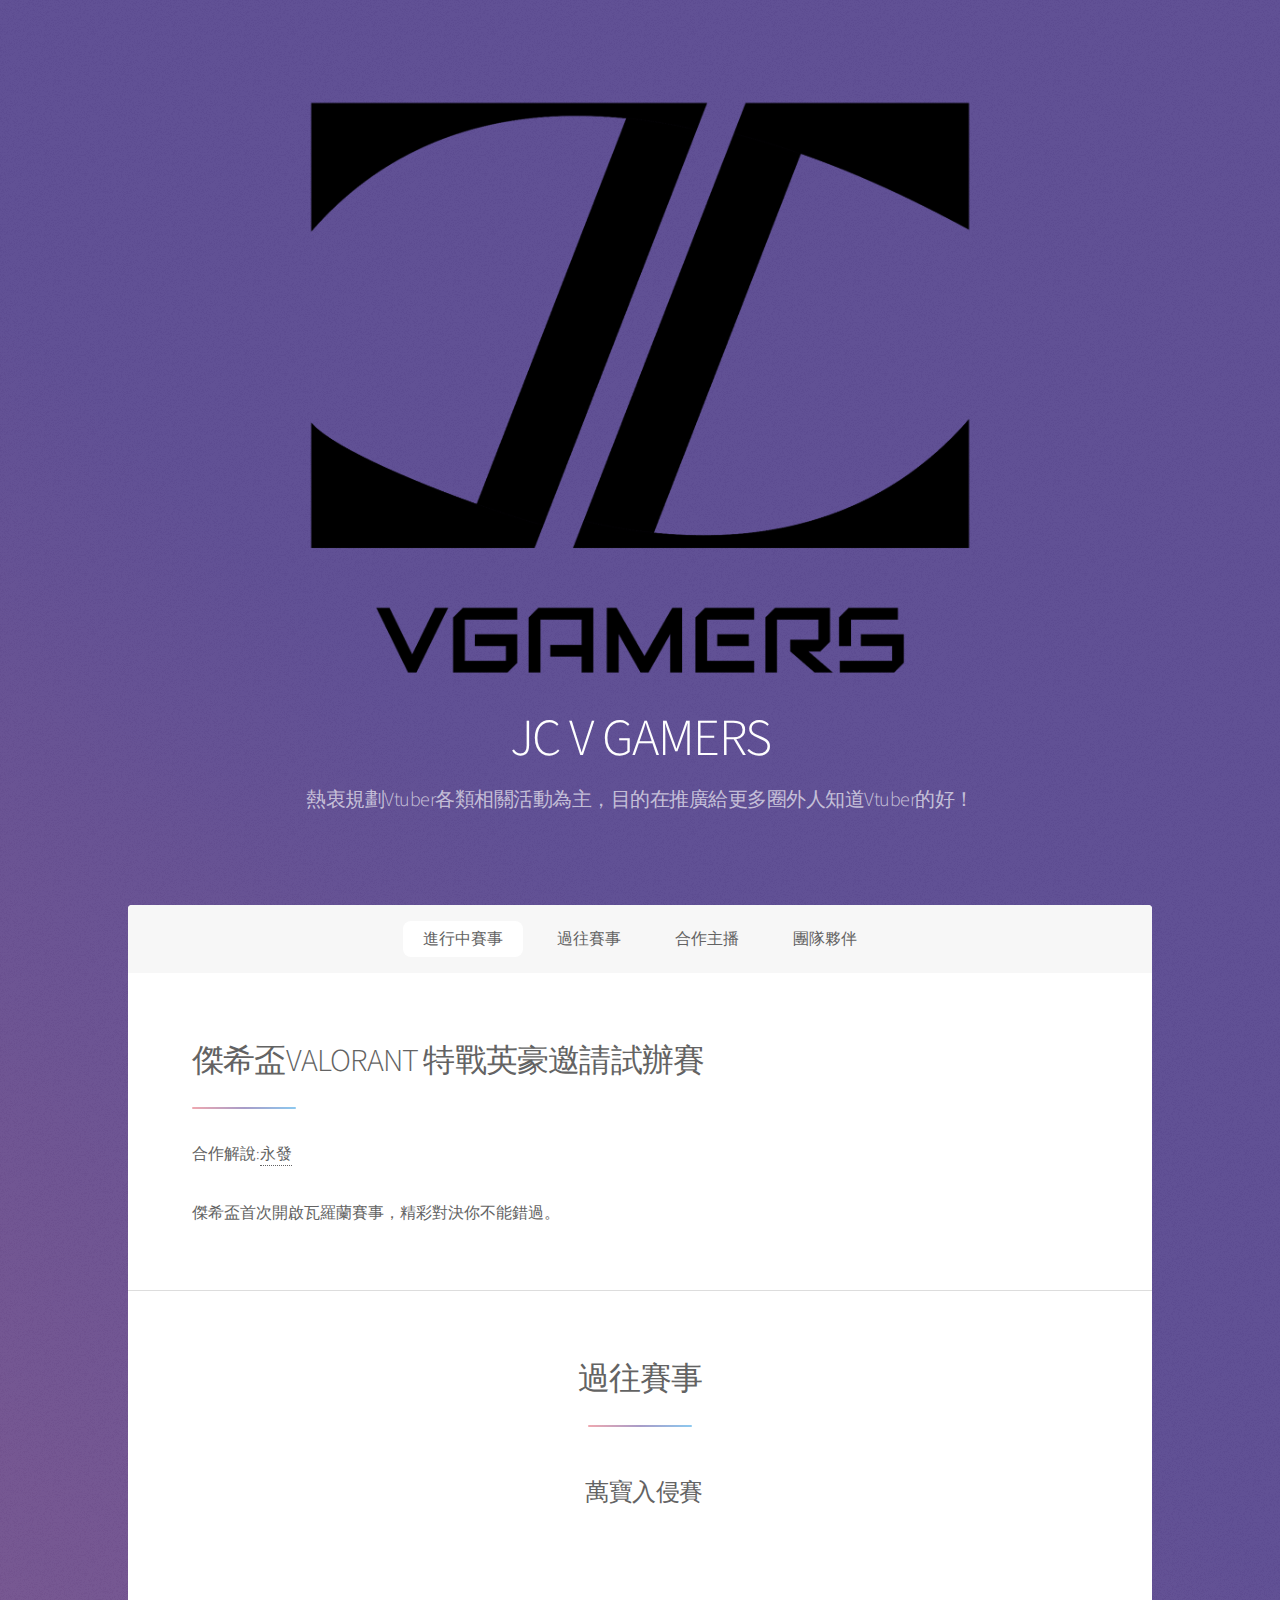
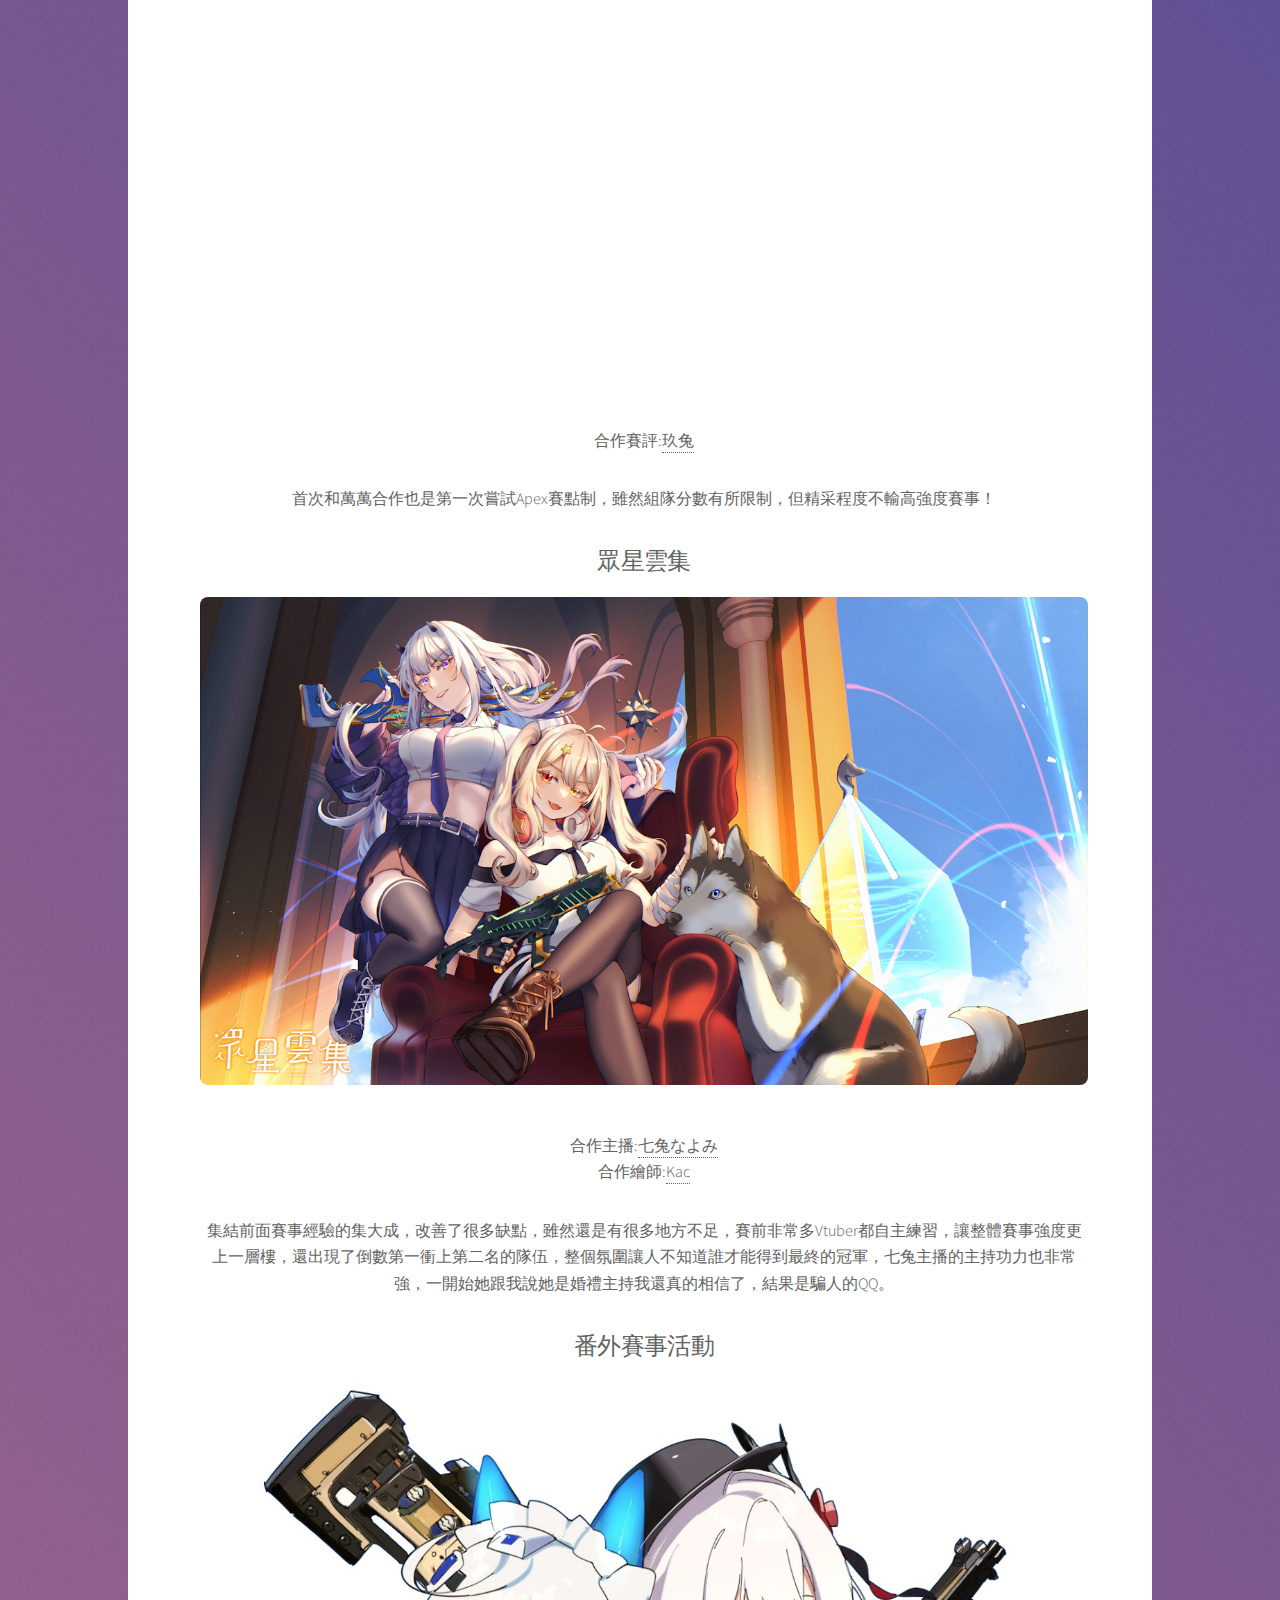
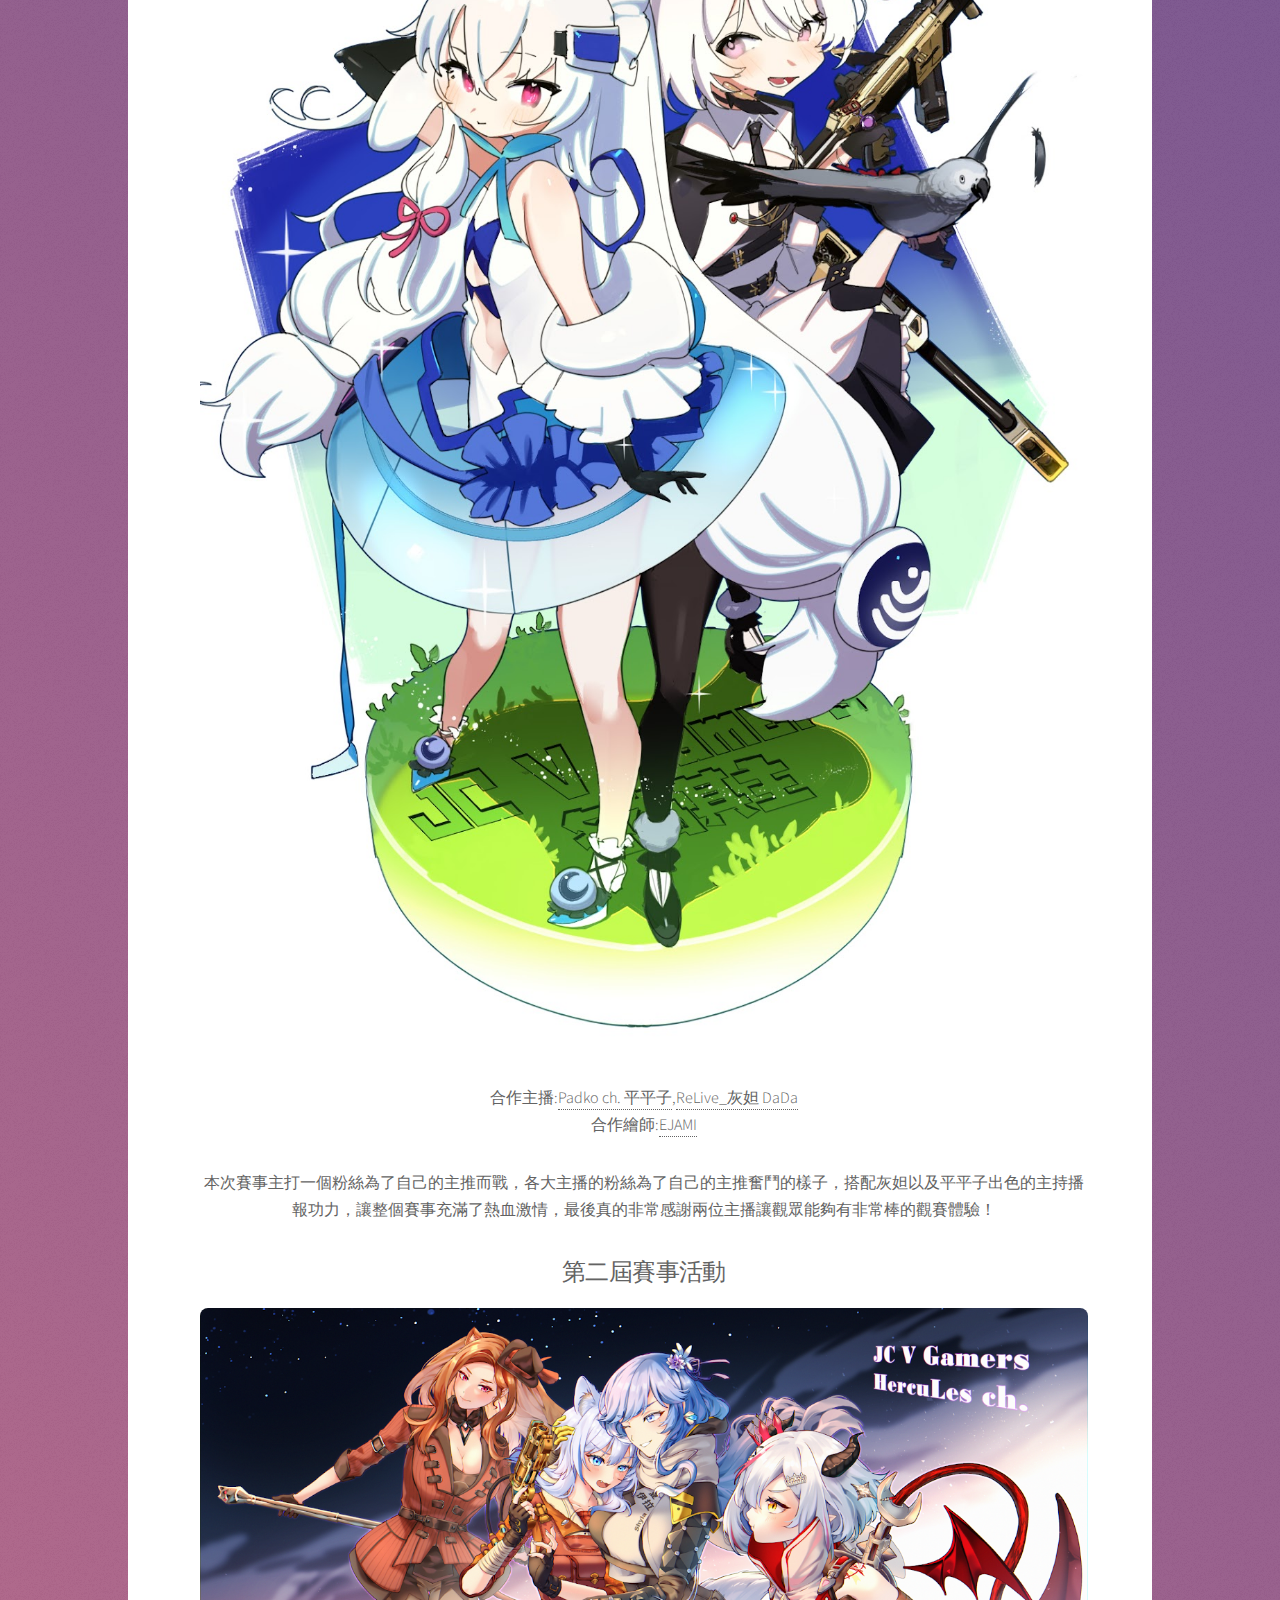
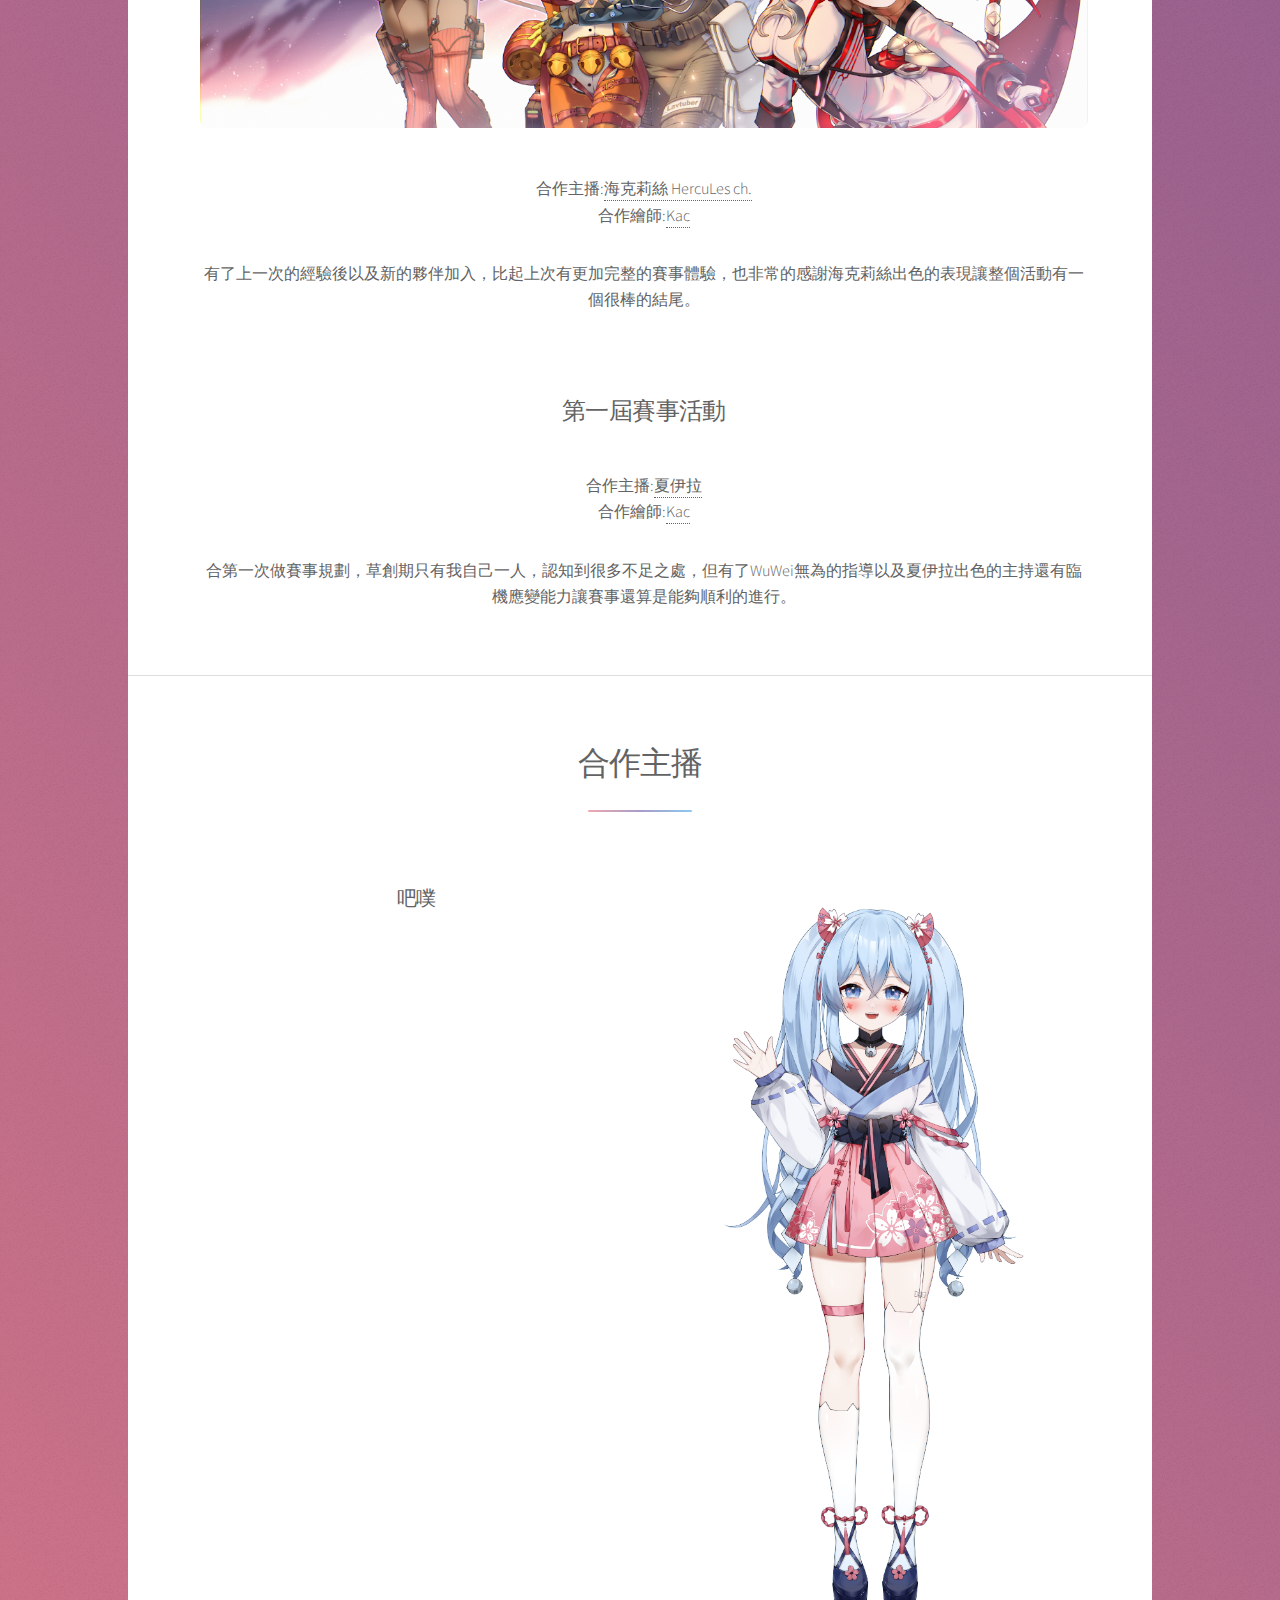
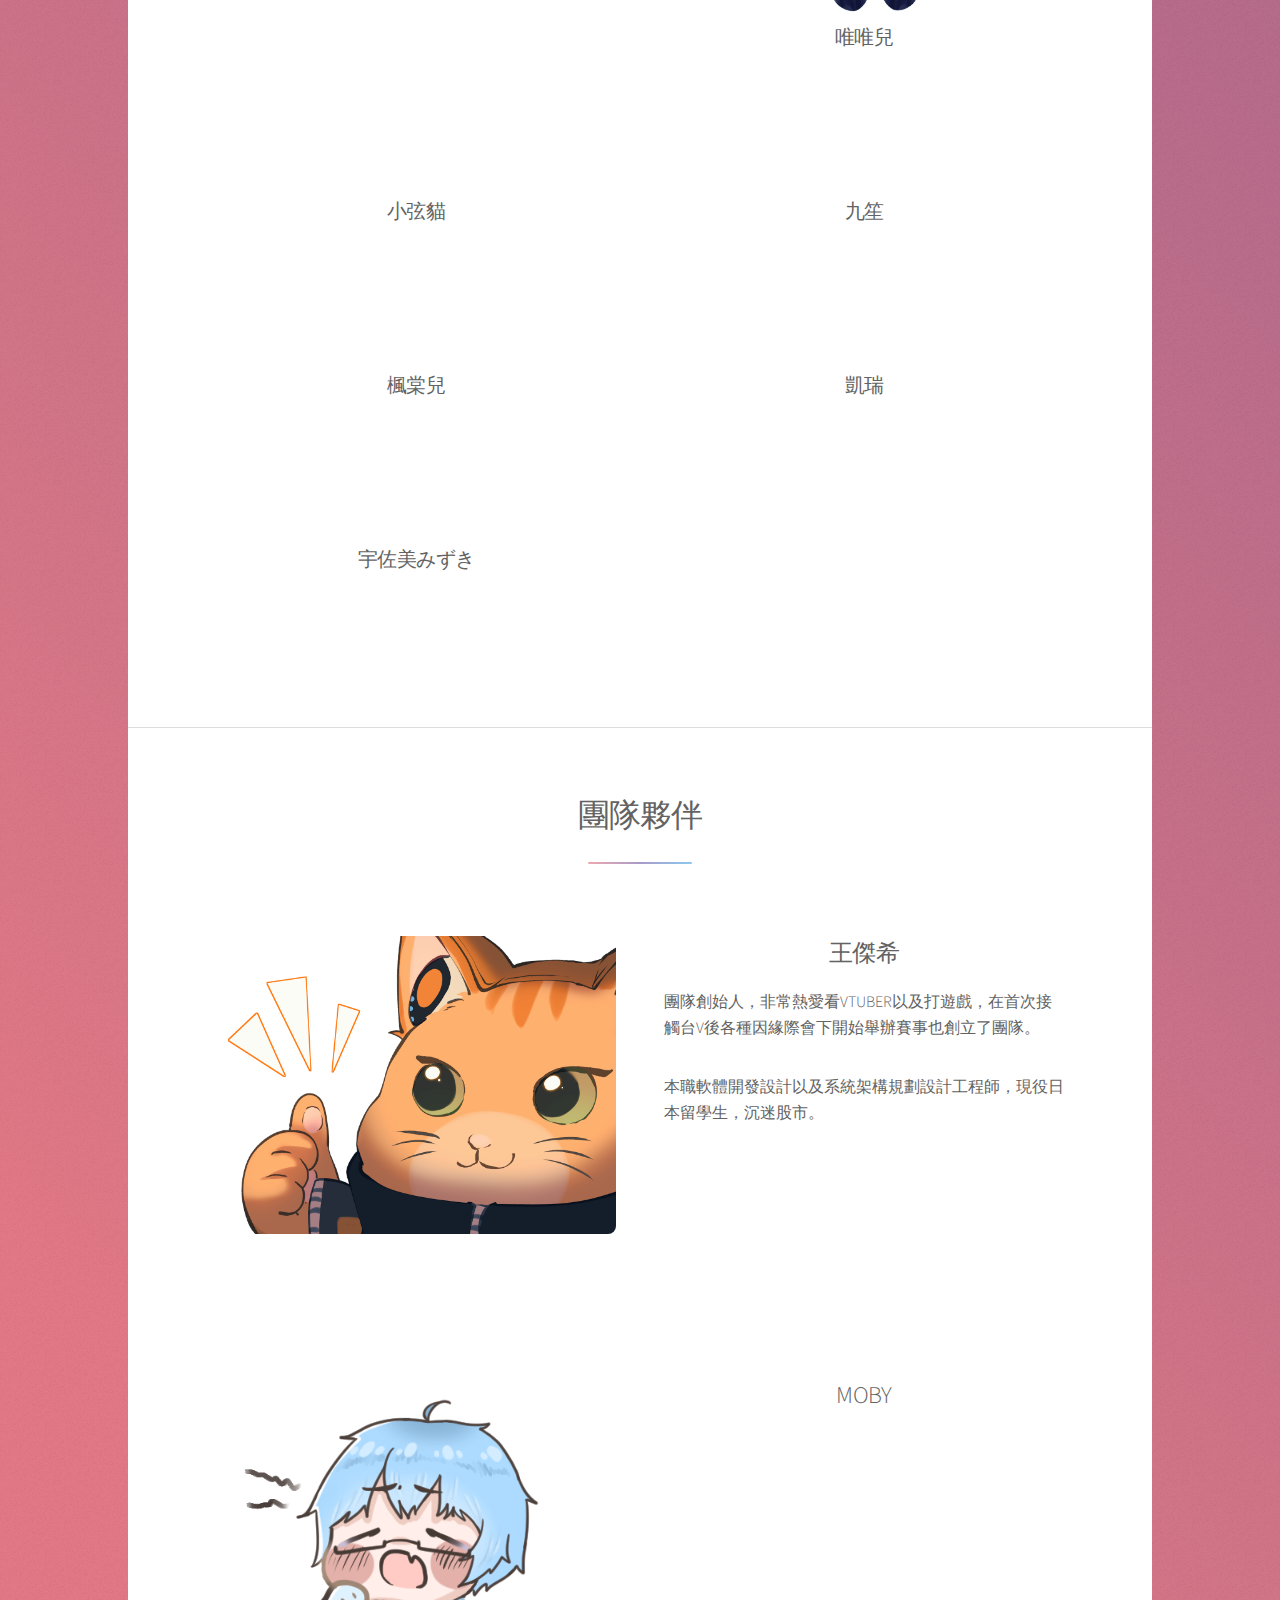
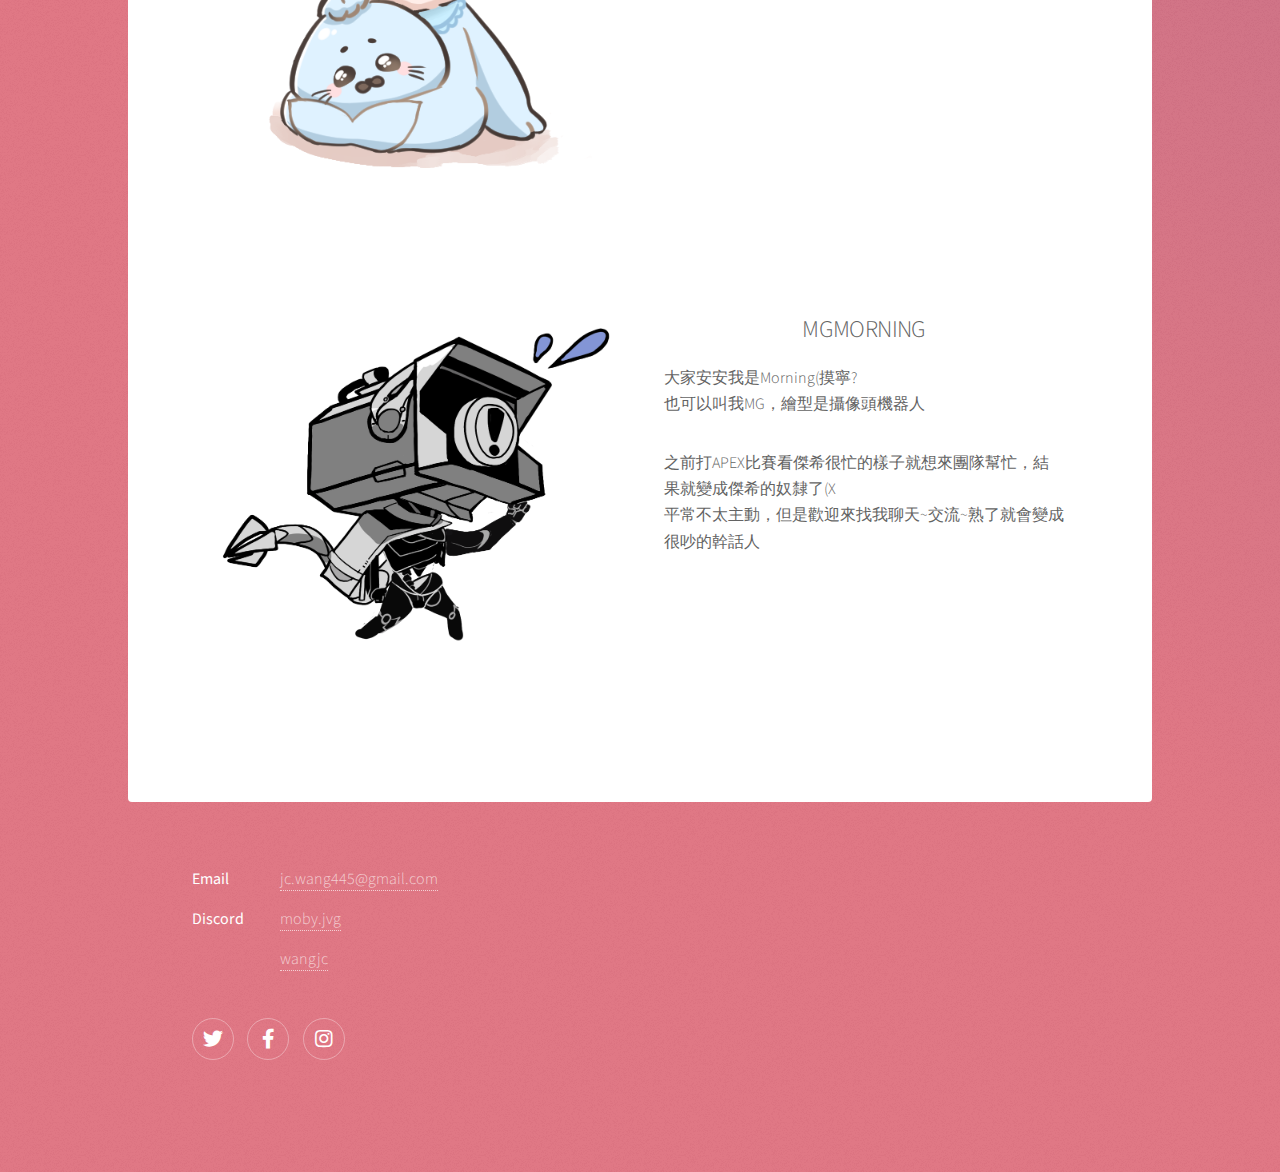
==== index.html @ ce0950ed "主播介紹連結" ====
<!DOCTYPE HTML>
<!--
	Stellar by HTML5 UP
	html5up.net | @ajlkn
	Free for personal and commercial use under the CCA 3.0 license (html5up.net/license)
-->
<html>
	<head>
		<title>Stellar by HTML5 UP</title>
		<meta charset="utf-8" />
		<meta name="viewport" content="width=device-width, initial-scale=1, user-scalable=no" />
		<link rel="stylesheet" href="assets/css/main.css" />
		<noscript><link rel="stylesheet" href="assets/css/noscript.css" /></noscript>
	</head>
	<body class="is-preload">

		<!-- Wrapper -->
			<div id="wrapper">

				<!-- Header -->
					<header id="header" class="alt">
						<span class="logo"><img src="images/JCgamers4.png" alt="" /></span>
						<h1>JC V GAMERS</h1>
						<p>熱衷規劃Vtuber各類相關活動為主，目的在推廣給更多圈外人知道Vtuber的好！<br />
						<!-- built by <a href="https://twitter.com/ajlkn">@ajlkn</a> for <a href="https://html5up.net">HTML5 UP</a>.</p> -->
					</header>

				<!-- Nav -->
					<nav id="nav">
						<ul>
							<li><a href="#intro" class="active">進行中賽事</a></li>
							<li><a href="#first">過往賽事</a></li>
							<li><a href="#second">合作主播</a></li>
							<li><a href="#cta">團隊夥伴</a></li>
						</ul>
					</nav>

				<!-- Main -->
					<div id="main">

						<!-- Introduction -->
							<section id="intro" class="main">
								<div class="spotlight">
									<div class="content">
										<header class="major">
											<h2>傑希盃VALORANT 特戰英豪邀請試辦賽</h2>
										</header>
										<p>合作解說:<a href="https://www.twitch.tv/yongfafa">永發</a></p>
										<p>傑希盃首次開啟瓦羅蘭賽事，精彩對決你不能錯過。</p>
										<!-- <ul class="actions">
											<li><a href="generic.html" class="button">Learn More</a></li>
										</ul> -->
									</div>
									<span class="image2"><img src="images/賽事/傑希杯.png" alt="" /></span>
								</div>
							</section>

						<!-- First Section -->
							<section id="first" class="main special">
								<header class="major">
									<h2>過往賽事</h2>
								</header>
								<!-- <ul class="features">
									<li>
										<span class="icon solid major style1 fa-code"></span>
										<h3>Ipsum consequat</h3>
										<p>Sed lorem amet ipsum dolor et amet nullam consequat a feugiat consequat tempus veroeros sed consequat.</p>
									</li>
									<li>
										<span class="icon major style3 fa-copy"></span>
										<h3>Amed sed feugiat</h3>
										<p>Sed lorem amet ipsum dolor et amet nullam consequat a feugiat consequat tempus veroeros sed consequat.</p>
									</li>
									<li>
										<span class="icon major style5 fa-gem"></span>
										<h3>Dolor nullam</h3>
										<p>Sed lorem amet ipsum dolor et amet nullam consequat a feugiat consequat tempus veroeros sed consequat.</p>
									</li>
								</ul> -->

								<ul>
									<li>
										<!-- <span class="icon solid major style1 fa-code"></span> -->
										
										<h2>萬寶入侵賽</h2>
										<div class="youtube-rwd">
											<iframe src="https://www.youtube.com/embed/5IXXppL4Wx0?si=9Fe9mUM6pY7_uERP" title="YouTube video player" frameborder="0" allow="accelerometer; autoplay; clipboard-write; encrypted-media; gyroscope; picture-in-picture; web-share" referrerpolicy="strict-origin-when-cross-origin" allowfullscreen></iframe>
										</div>
										<p>
												合作賽評:<a href="https://www.youtube.com/@Kyuusagi" target="_blank">玖兔</a>												
										</p>
										<p>首次和萬萬合作也是第一次嘗試Apex賽點制，雖然組隊分數有所限制，但精采程度不輸高強度賽事！</p>
									</li>
								</ul>


								<ul>
									<li>
										<!-- <span class="icon solid major style1 fa-code"></span> -->
										
										<h2>眾星雲集</h2>
										<span class="image main"><img src="images/賽事/加冕圖.png" alt="" /></span>
										<p>
												合作主播:<a href="https://www.twitch.tv/nayomi0204" target="_blank">七兔なよみ</a>
											<br>合作繪師:<a href="https://www.facebook.com/kac61010" target="_blank">Kac</a>
										</p>
										<p>集結前面賽事經驗的集大成，改善了很多缺點，雖然還是有很多地方不足，賽前非常多Vtuber都自主練習，讓整體賽事強度更上一層樓，還出現了倒數第一衝上第二名的隊伍，整個氛圍讓人不知道誰才能得到最終的冠軍，七兔主播的主持功力也非常強，一開始她跟我說她是婚禮主持我還真的相信了，結果是騙人的QQ。</p>
									</li>
								</ul>

								<ul>
									<li>
										<!-- <span class="icon solid major style1 fa-code"></span> -->
										
										<h2>番外賽事活動</h2>
										<span class="image main"><img src="images/賽事/各為其主.jpg" alt="" /></span>
										<p>
												合作主播:<a href="https://www.youtube.com/@Padko_tablet" target="_blank">Padko ch. 平平子</a>,<a href="https://www.youtube.com/@ReLiveDaDa" target="_blank">ReLive_灰妲 DaDa</a>
											<br>合作繪師:<a href="https://www.facebook.com/EJAMIARTSTUDIO" target="_blank">EJAMI</a>
										</p>
										<p>本次賽事主打一個粉絲為了自己的主推而戰，各大主播的粉絲為了自己的主推奮鬥的樣子，搭配灰妲以及平平子出色的主持播報功力，讓整個賽事充滿了熱血激情，最後真的非常感謝兩位主播讓觀眾能夠有非常棒的觀賽體驗！</p>
									</li>
								</ul>

								<ul>
									<li>
										<!-- <span class="icon solid major style1 fa-code"></span> -->
										
										<h2>第二屆賽事活動</h2>
										<span class="image main"><img src="images/賽事/網頁展示版-大集合.png" alt="" /></span>
										<p>
												合作主播:<a href="https://www.youtube.com/@herculesch" target="_blank">海克莉絲 HercuLes ch.</a>
											<br>合作繪師:<a href="https://www.facebook.com/kac61010" target="_blank">Kac</a>
										</p>
										<p>有了上一次的經驗後以及新的夥伴加入，比起上次有更加完整的賽事體驗，也非常的感謝海克莉絲出色的表現讓整個活動有一個很棒的結尾。</p>
									</li>
								</ul>
																
								<ul>
									<li>
										<!-- <span class="icon solid major style1 fa-code"></span> -->
										<span class="image main"><img src="images/賽事/傑希杯.png" alt="" /></span>
										<h2>第一屆賽事活動</h2>
										<p>
											<br>合作主播:<a href="https://www.youtube.com/@shylachannel" target="_blank">夏伊拉</a>
											<br>合作繪師:<a href="https://www.facebook.com/kac61010" target="_blank">Kac</a>
										</p>
										<p>合第一次做賽事規劃，草創期只有我自己一人，認知到很多不足之處，但有了WuWei無為的指導以及夏伊拉出色的主持還有臨機應變能力讓賽事還算是能夠順利的進行。</p>
									</li>
								</ul>
								<!-- <footer class="major">
									<ul class="actions special">
										<li><a href="generic.html" class="button">Learn More</a></li>
									</ul>
								</footer> -->
							</section>

						<!-- Second Section -->
							<section id="second" class="main special">
								<header class="major">
									<h2>合作主播</h2>
<!-- 									<p>Donec imperdiet consequat consequat. Suspendisse feugiat congue<br />
									posuere. Nulla massa urna, fermentum eget quam aliquet.</p> -->
								</header>
								<ul class="statistics">
									<li>
										<!-- <span class="icon solid major style1 fa-code"></span> -->
										<span class="image character">
											<a href="pages/主播/吧噗.html" title="">
												<img src="images/主播/吧噗.png" alt=""/>
											</a>
											<h3>吧噗</h3>
										</span>
										
									</li>
									<li>
										<!-- <span class="icon solid major style1 fa-code"></span> -->
										<span class="image character">
											<a href="pages/主播/唯唯兒.html" title="">
												<img src="images/主播/唯唯兒.png" alt="" />
											</a>
											<h3>唯唯兒</h3>
										</span>
									</li>
								</ul>
								<ul class="statistics">
									<li>
										<!-- <span class="icon solid major style1 fa-code"></span> -->
										<span class="image character">
											<a href="pages/主播/小弦貓.html" title="">
												<img src="images/主播/小弦貓.png" alt="" />
											</a>
											<h3>小弦貓</h3>
										</span>
										
									</li>
									<li>
										<!-- <span class="icon solid major style1 fa-code"></span> -->
										<span class="image character">
											<img src="images/主播/九笙.png" alt="" />
											<h3>九笙</h3>
										</span>
									</li>
								</ul>
								<ul class="statistics">
									<li>
										<!-- <span class="icon solid major style1 fa-code"></span> -->
										<span class="image character">
											<a href="pages/主播/楓棠兒.html" title="">
												<img src="images/主播/楓棠兒.png" alt="" />
											</a>
											<h3>楓棠兒</h3>
										</span>
										
									</li>
									<li>
										<!-- <span class="icon solid major style1 fa-code"></span> -->
										<span class="image character">
											<a href="pages/主播/凱瑞.html" title="">
												<img src="images/主播/凱瑞.png" alt="" />
											</a>
											<h3>凱瑞</h3>
										</span>
									</li>
								</ul>
								<ul class="statistics">
									<li>
										<!-- <span class="icon solid major style1 fa-code"></span> -->
										<span class="image character">
											<a href="pages/主播/宇佐美みずき.html" title="">
												<img src="images/主播/宇佐美みずき.png" alt="" />
											</a>
											<h3>宇佐美みずき</h3>
										</span>										
									</li>
									<li>
										<!-- <span class="icon solid major style1 fa-code"></span> -->
										<span class="image character">
										</span>										
									</li>
								</ul>
<!-- 								<ul class="statistics">
									<li class="style1">
										<span class="icon solid fa-code-branch"></span>
										<strong>5,120</strong> Etiam
									</li>
									<li class="style2">
										<span class="icon fa-folder-open"></span>
										<strong>8,192</strong> Magna
									</li>
									<li class="style3">
										<span class="icon solid fa-signal"></span>
										<strong>2,048</strong> Tempus
									</li>
									<li class="style4">
										<span class="icon solid fa-laptop"></span>
										<strong>4,096</strong> Aliquam
									</li>
									<li class="style5">
										<span class="icon fa-gem"></span>
										<strong>1,024</strong> Nullam
									</li>
								</ul> -->
<!-- 								<p class="content">Nam elementum nisl et mi a commodo porttitor. Morbi sit amet nisl eu arcu faucibus hendrerit vel a risus. Nam a orci mi, elementum ac arcu sit amet, fermentum pellentesque et purus. Integer maximus varius lorem, sed convallis diam accumsan sed. Etiam porttitor placerat sapien, sed eleifend a enim pulvinar faucibus semper quis ut arcu. Ut non nisl a mollis est efficitur vestibulum. Integer eget purus nec nulla mattis et accumsan ut magna libero. Morbi auctor iaculis porttitor. Sed ut magna ac risus et hendrerit scelerisque. Praesent eleifend lacus in lectus aliquam porta. Cras eu ornare dui curabitur lacinia.</p>
								<footer class="major">
									<ul class="actions special">
										<li><a href="generic.html" class="button">Learn More</a></li>
									</ul>
								</footer> -->
							</section>

						<!-- Get Started -->
							<section id="cta" class="main special">
								<header class="major">
									<h2>團隊夥伴</h2>								
								</header>
								<ul class="statistics">
									<li>
										<!-- <span class="icon solid major style1 fa-code"></span> -->
										<span class="image character">
											<img src="images/團隊夥伴/比讚貓.png" alt="" />
										</span>										
									</li>
									<li  class="team-partner">
										<!-- <span class="icon solid major style1 fa-code"></span> -->
										<span>
											<h2>王傑希</h2>
											<p>團隊創始人，非常熱愛看VTUBER以及打遊戲，在首次接觸台V後各種因緣際會下開始舉辦賽事也創立了團隊。</p>
											<p>本職軟體開發設計以及系統架構規劃設計工程師，現役日本留學生，沉迷股市。</p>
										</span>
									</li>
								</ul>

								<ul class="statistics">
									<li>
										<!-- <span class="icon solid major style1 fa-code"></span> -->
										<span class="image character">
											<img src="images/團隊夥伴/MOBY.png" alt="" />
										</span>										
									</li>
									<li  class="team-partner">
										<!-- <span class="icon solid major style1 fa-code"></span> -->
										<span>
											<h2>MOBY</h2>										
										</span>
									</li>
								</ul>

								<ul class="statistics">
									<li>
										<!-- <span class="icon solid major style1 fa-code"></span> -->
										<span class="image character">
											<img src="images/團隊夥伴/morning.png" alt="" />
										</span>										
									</li>
									<li class="team-partner">
										<!-- <span class="icon solid major style1 fa-code"></span> -->
										<span>
											<h2>MGMORNING</h2>
											<p>大家安安我是Morning(摸寧?
											<br>也可以叫我MG，繪型是攝像頭機器人</p>
											<p>之前打APEX比賽看傑希很忙的樣子就想來團隊幫忙，結果就變成傑希的奴隸了(X
											<br>平常不太主動，但是歡迎來找我聊天~交流~熟了就會變成很吵的幹話人</p>
										</span>
									</li>
								</ul>

<!-- 								<footer class="major">
									<ul class="actions special">
										<li><a href="generic.html" class="button primary">Get Started</a></li>
										<li><a href="generic.html" class="button">Learn More</a></li>
									</ul>
								</footer> -->
							</section>

					</div>

				<!-- Footer -->
					<footer id="footer">
<!-- 						<section>
							<h2>Aliquam sed mauris</h2>
							<p>Sed lorem ipsum dolor sit amet et nullam consequat feugiat consequat magna adipiscing tempus etiam dolore veroeros. eget dapibus mauris. Cras aliquet, nisl ut viverra sollicitudin, ligula erat egestas velit, vitae tincidunt odio.</p>
							<ul class="actions">
								<li><a href="generic.html" class="button">Learn More</a></li>
							</ul>
						</section> -->
						<section>
							<!-- <h2>Etiam feugiat</h2> -->
							<dl class="alt">
<!-- 								<dt>Address</dt>
								<dd>1234 Somewhere Road &bull; Nashville, TN 00000 &bull; USA</dd>
								<dt>Phone</dt>
								<dd>(000) 000-0000 x 0000</dd> -->
								<dt>Email</dt>
								<dd><a href="#">jc.wang445@gmail.com</a></dd>
								<dt>Discord</dt>
								<dd><a href="#">moby.jvg</a></dd>
								<dd><a href="#">wangjc </a></dd>
							</dl>
							<ul class="icons">
								<li><a href="#" class="icon brands fa-twitter alt"><span class="label">Twitter</span></a></li>
								<li><a href="#" class="icon brands fa-facebook-f alt"><span class="label">Facebook</span></a></li>
								<li><a href="#" class="icon brands fa-instagram alt"><span class="label">Instagram</span></a></li>
<!-- 								<li><a href="#" class="icon brands fa-github alt"><span class="label">GitHub</span></a></li>
								<li><a href="#" class="icon brands fa-dribbble alt"><span class="label">Dribbble</span></a></li> -->
							</ul>
						</section>
						<!-- <p class="copyright">&copy; Untitled. Design: <a href="https://html5up.net">HTML5 UP</a>.</p> -->
					</footer>

			</div>

		<!-- Scripts -->
			<script src="assets/js/jquery.min.js"></script>
			<script src="assets/js/jquery.scrollex.min.js"></script>
			<script src="assets/js/jquery.scrolly.min.js"></script>
			<script src="assets/js/browser.min.js"></script>
			<script src="assets/js/breakpoints.min.js"></script>
			<script src="assets/js/util.js"></script>
			<script src="assets/js/main.js"></script>

	</body>
</html>
---- assets/css/main.css ----
@import url(fontawesome-all.min.css);
@import 'https://fonts.googleapis.com/css?family=Source+Sans+Pro:300,400';

/*
	Stellar by HTML5 UP
	html5up.net | @ajlkn
	Free for personal and commercial use under the CCA 3.0 license (html5up.net/license)
*/

html, body, div, span, applet, object,
iframe, h1, h2, h3, h4, h5, h6, p, blockquote,
pre, a, abbr, acronym, address, big, cite,
code, del, dfn, em, img, ins, kbd, q, s, samp,
small, strike, strong, sub, sup, tt, var, b,
u, i, center, dl, dt, dd, ol, ul, li, fieldset,
form, label, legend, table, caption, tbody,
tfoot, thead, tr, th, td, article, aside,
canvas, details, embed, figure, figcaption,
footer, header, hgroup, menu, nav, output, ruby,
section, summary, time, mark, audio, video {
	margin: 0;
	padding: 0;
	border: 0;
	font-size: 100%;
	font: inherit;
	vertical-align: baseline;}

article, aside, details, figcaption, figure,
footer, header, hgroup, menu, nav, section {
	display: block;}

body {
	line-height: 1;
}

ol, ul {
	list-style: none;
}

blockquote, q {
	quotes: none;
}

	blockquote:before, blockquote:after, q:before, q:after {
		content: '';
		content: none;
	}

table {
	border-collapse: collapse;
	border-spacing: 0;
}

body {
	-webkit-text-size-adjust: none;
}

mark {
	background-color: transparent;
	color: inherit;
}

input::-moz-focus-inner {
	border: 0;
	padding: 0;
}

input, select, textarea {
	-moz-appearance: none;
	-webkit-appearance: none;
	-ms-appearance: none;
	appearance: none;
}

/* Basic */

	@-ms-viewport {
		width: device-width;
	}

	body {
		-ms-overflow-style: scrollbar;
	}

	@media screen and (max-width: 480px) {

		html, body {
			min-width: 320px;
		}

	}

	html {
		box-sizing: border-box;
	}

	*, *:before, *:after {
		box-sizing: inherit;
	}

	body {
		background-color: #935d8c;
		background-image: url("images/overlay.png"), -moz-linear-gradient(45deg, #e37682 15%, #5f4d93 85%);
		background-image: url("images/overlay.png"), -webkit-linear-gradient(45deg, #e37682 15%, #5f4d93 85%);
		background-image: url("images/overlay.png"), -ms-linear-gradient(45deg, #e37682 15%, #5f4d93 85%);
		background-image: url("images/overlay.png"), linear-gradient(45deg, #e37682 15%, #5f4d93 85%);
	}

		body.is-preload *, body.is-preload *:before, body.is-preload *:after {
			-moz-animation: none !important;
			-webkit-animation: none !important;
			-ms-animation: none !important;
			animation: none !important;
			-moz-transition: none !important;
			-webkit-transition: none !important;
			-ms-transition: none !important;
			transition: none !important;
		}

/* Type */

	body {
		background-color: #935d8c;
		color: rgba(255, 255, 255, 0.65);
	}

	body, input, select, textarea {
		font-family: "Source Sans Pro", Helvetica, sans-serif;
		font-size: 17pt;
		font-weight: 300;
		line-height: 1.65;
	}

		@media screen and (max-width: 1680px) {

			body, input, select, textarea {
				font-size: 14pt;
			}

		}

		@media screen and (max-width: 1280px) {

			body, input, select, textarea {
				font-size: 12pt;
			}

		}

		@media screen and (max-width: 360px) {

			body, input, select, textarea {
				font-size: 11pt;
			}

		}

	a {
		-moz-transition: color 0.2s ease, border-bottom 0.2s ease;
		-webkit-transition: color 0.2s ease, border-bottom 0.2s ease;
		-ms-transition: color 0.2s ease, border-bottom 0.2s ease;
		transition: color 0.2s ease, border-bottom 0.2s ease;
		text-decoration: none;
		border-bottom: dotted 1px;
		color: inherit;
	}

		a:hover {
			border-bottom-color: transparent;
		}

	strong, b {
		font-weight: 400;
	}

	em, i {
		font-style: italic;
	}

	p {
		margin: 0 0 2em 0;
	}

		p.content {
			-moz-columns: 20em 2;
			-webkit-columns: 20em 2;
			-ms-columns: 20em 2;
			columns: 20em 2;
			-moz-column-gap: 2em;
			-webkit-column-gap: 2em;
			-ms-column-gap: 2em;
			column-gap: 2em;
			text-align: justify;
		}

	h1, h2, h3, h4, h5, h6 {
		font-weight: 300;
		line-height: 1.5;
		margin: 0 0 0.7em 0;
		letter-spacing: -0.025em;
	}

		h1 a, h2 a, h3 a, h4 a, h5 a, h6 a {
			color: inherit;
			text-decoration: none;
		}

	h1 {
		font-size: 2.5em;
		line-height: 1.2;
	}

	h2 {
		font-size: 1.5em;
	}

	h3 {
		font-size: 1.25em;
	}

	h4 {
		font-size: 1.1em;
	}

	h5 {
		font-size: 0.9em;
	}

	h6 {
		font-size: 0.7em;
	}

	@media screen and (max-width: 736px) {

		h1 {
			font-size: 2em;
		}

	}

	sub {
		font-size: 0.8em;
		position: relative;
		top: 0.5em;
	}

	sup {
		font-size: 0.8em;
		position: relative;
		top: -0.5em;
	}

	blockquote {
		border-left: solid 4px;
		font-style: italic;
		margin: 0 0 2em 0;
		padding: 0.5em 0 0.5em 2em;
	}

	code {
		border-radius: 8px;
		border: solid 1px;
		font-family: "Courier New", monospace;
		font-size: 0.9em;
		margin: 0 0.25em;
		padding: 0.25em 0.65em;
	}

	pre {
		-webkit-overflow-scrolling: touch;
		font-family: "Courier New", monospace;
		font-size: 0.9em;
		margin: 0 0 2em 0;
	}

		pre code {
			display: block;
			line-height: 1.75;
			padding: 1em 1.5em;
			overflow-x: auto;
		}

	hr {
		border: 0;
		border-bottom: solid 1px;
		margin: 2em 0;
	}

		hr.major {
			margin: 3em 0;
		}

	.align-left {
		text-align: left;
	}

	.align-center {
		text-align: center;
	}

	.align-right {
		text-align: right;
	}

	input, select, textarea {
		color: #ffffff;
	}

	a:hover {
		color: #ffffff;
	}

	strong, b {
		color: #ffffff;
	}

	h1, h2, h3, h4, h5, h6 {
		color: #ffffff;
	}

	blockquote {
		border-left-color: rgba(255, 255, 255, 0.35);
	}

	code {
		background: rgba(255, 255, 255, 0.075);
		border-color: rgba(255, 255, 255, 0.35);
	}

	hr {
		border-bottom-color: rgba(255, 255, 255, 0.35);
	}

/* Row */

	.row {
		display: flex;
		flex-wrap: wrap;
		box-sizing: border-box;
		align-items: stretch;
	}

		.row > * {
			box-sizing: border-box;
		}

		.row.gtr-uniform > * > :last-child {
			margin-bottom: 0;
		}

		.row.aln-left {
			justify-content: flex-start;
		}

		.row.aln-center {
			justify-content: center;
		}

		.row.aln-right {
			justify-content: flex-end;
		}

		.row.aln-top {
			align-items: flex-start;
		}

		.row.aln-middle {
			align-items: center;
		}

		.row.aln-bottom {
			align-items: flex-end;
		}

		.row > .imp {
			order: -1;
		}

		.row > .col-1 {
			width: 8.33333%;
		}

		.row > .off-1 {
			margin-left: 8.33333%;
		}

		.row > .col-2 {
			width: 16.66667%;
		}

		.row > .off-2 {
			margin-left: 16.66667%;
		}

		.row > .col-3 {
			width: 25%;
		}

		.row > .off-3 {
			margin-left: 25%;
		}

		.row > .col-4 {
			width: 33.33333%;
		}

		.row > .off-4 {
			margin-left: 33.33333%;
		}

		.row > .col-5 {
			width: 41.66667%;
		}

		.row > .off-5 {
			margin-left: 41.66667%;
		}

		.row > .col-6 {
			width: 50%;
		}

		.row > .off-6 {
			margin-left: 50%;
		}

		.row > .col-7 {
			width: 58.33333%;
		}

		.row > .off-7 {
			margin-left: 58.33333%;
		}

		.row > .col-8 {
			width: 66.66667%;
		}

		.row > .off-8 {
			margin-left: 66.66667%;
		}

		.row > .col-9 {
			width: 75%;
		}

		.row > .off-9 {
			margin-left: 75%;
		}

		.row > .col-10 {
			width: 83.33333%;
		}

		.row > .off-10 {
			margin-left: 83.33333%;
		}

		.row > .col-11 {
			width: 91.66667%;
		}

		.row > .off-11 {
			margin-left: 91.66667%;
		}

		.row > .col-12 {
			width: 100%;
		}

		.row > .off-12 {
			margin-left: 100%;
		}

		.row.gtr-0 {
			margin-top: 0;
			margin-left: 0em;
		}

			.row.gtr-0 > * {
				padding: 0 0 0 0em;
			}

			.row.gtr-0.gtr-uniform {
				margin-top: 0em;
			}

				.row.gtr-0.gtr-uniform > * {
					padding-top: 0em;
				}

		.row.gtr-25 {
			margin-top: 0;
			margin-left: -0.375em;
		}

			.row.gtr-25 > * {
				padding: 0 0 0 0.375em;
			}

			.row.gtr-25.gtr-uniform {
				margin-top: -0.375em;
			}

				.row.gtr-25.gtr-uniform > * {
					padding-top: 0.375em;
				}

		.row.gtr-50 {
			margin-top: 0;
			margin-left: -0.75em;
		}

			.row.gtr-50 > * {
				padding: 0 0 0 0.75em;
			}

			.row.gtr-50.gtr-uniform {
				margin-top: -0.75em;
			}

				.row.gtr-50.gtr-uniform > * {
					padding-top: 0.75em;
				}

		.row {
			margin-top: 0;
			margin-left: -1.5em;
		}

			.row > * {
				padding: 0 0 0 1.5em;
			}

			.row.gtr-uniform {
				margin-top: -1.5em;
			}

				.row.gtr-uniform > * {
					padding-top: 1.5em;
				}

		.row.gtr-150 {
			margin-top: 0;
			margin-left: -2.25em;
		}

			.row.gtr-150 > * {
				padding: 0 0 0 2.25em;
			}

			.row.gtr-150.gtr-uniform {
				margin-top: -2.25em;
			}

				.row.gtr-150.gtr-uniform > * {
					padding-top: 2.25em;
				}

		.row.gtr-200 {
			margin-top: 0;
			margin-left: -3em;
		}

			.row.gtr-200 > * {
				padding: 0 0 0 3em;
			}

			.row.gtr-200.gtr-uniform {
				margin-top: -3em;
			}

				.row.gtr-200.gtr-uniform > * {
					padding-top: 3em;
				}

		@media screen and (max-width: 1680px) {

			.row {
				display: flex;
				flex-wrap: wrap;
				box-sizing: border-box;
				align-items: stretch;
			}

				.row > * {
					box-sizing: border-box;
				}

				.row.gtr-uniform > * > :last-child {
					margin-bottom: 0;
				}

				.row.aln-left {
					justify-content: flex-start;
				}

				.row.aln-center {
					justify-content: center;
				}

				.row.aln-right {
					justify-content: flex-end;
				}

				.row.aln-top {
					align-items: flex-start;
				}

				.row.aln-middle {
					align-items: center;
				}

				.row.aln-bottom {
					align-items: flex-end;
				}

				.row > .imp-xlarge {
					order: -1;
				}

				.row > .col-1-xlarge {
					width: 8.33333%;
				}

				.row > .off-1-xlarge {
					margin-left: 8.33333%;
				}

				.row > .col-2-xlarge {
					width: 16.66667%;
				}

				.row > .off-2-xlarge {
					margin-left: 16.66667%;
				}

				.row > .col-3-xlarge {
					width: 25%;
				}

				.row > .off-3-xlarge {
					margin-left: 25%;
				}

				.row > .col-4-xlarge {
					width: 33.33333%;
				}

				.row > .off-4-xlarge {
					margin-left: 33.33333%;
				}

				.row > .col-5-xlarge {
					width: 41.66667%;
				}

				.row > .off-5-xlarge {
					margin-left: 41.66667%;
				}

				.row > .col-6-xlarge {
					width: 50%;
				}

				.row > .off-6-xlarge {
					margin-left: 50%;
				}

				.row > .col-7-xlarge {
					width: 58.33333%;
				}

				.row > .off-7-xlarge {
					margin-left: 58.33333%;
				}

				.row > .col-8-xlarge {
					width: 66.66667%;
				}

				.row > .off-8-xlarge {
					margin-left: 66.66667%;
				}

				.row > .col-9-xlarge {
					width: 75%;
				}

				.row > .off-9-xlarge {
					margin-left: 75%;
				}

				.row > .col-10-xlarge {
					width: 83.33333%;
				}

				.row > .off-10-xlarge {
					margin-left: 83.33333%;
				}

				.row > .col-11-xlarge {
					width: 91.66667%;
				}

				.row > .off-11-xlarge {
					margin-left: 91.66667%;
				}

				.row > .col-12-xlarge {
					width: 100%;
				}

				.row > .off-12-xlarge {
					margin-left: 100%;
				}

				.row.gtr-0 {
					margin-top: 0;
					margin-left: 0em;
				}

					.row.gtr-0 > * {
						padding: 0 0 0 0em;
					}

					.row.gtr-0.gtr-uniform {
						margin-top: 0em;
					}

						.row.gtr-0.gtr-uniform > * {
							padding-top: 0em;
						}

				.row.gtr-25 {
					margin-top: 0;
					margin-left: -0.375em;
				}

					.row.gtr-25 > * {
						padding: 0 0 0 0.375em;
					}

					.row.gtr-25.gtr-uniform {
						margin-top: -0.375em;
					}

						.row.gtr-25.gtr-uniform > * {
							padding-top: 0.375em;
						}

				.row.gtr-50 {
					margin-top: 0;
					margin-left: -0.75em;
				}

					.row.gtr-50 > * {
						padding: 0 0 0 0.75em;
					}

					.row.gtr-50.gtr-uniform {
						margin-top: -0.75em;
					}

						.row.gtr-50.gtr-uniform > * {
							padding-top: 0.75em;
						}

				.row {
					margin-top: 0;
					margin-left: -1.5em;
				}

					.row > * {
						padding: 0 0 0 1.5em;
					}

					.row.gtr-uniform {
						margin-top: -1.5em;
					}

						.row.gtr-uniform > * {
							padding-top: 1.5em;
						}

				.row.gtr-150 {
					margin-top: 0;
					margin-left: -2.25em;
				}

					.row.gtr-150 > * {
						padding: 0 0 0 2.25em;
					}

					.row.gtr-150.gtr-uniform {
						margin-top: -2.25em;
					}

						.row.gtr-150.gtr-uniform > * {
							padding-top: 2.25em;
						}

				.row.gtr-200 {
					margin-top: 0;
					margin-left: -3em;
				}

					.row.gtr-200 > * {
						padding: 0 0 0 3em;
					}

					.row.gtr-200.gtr-uniform {
						margin-top: -3em;
					}

						.row.gtr-200.gtr-uniform > * {
							padding-top: 3em;
						}

		}

		@media screen and (max-width: 1280px) {

			.row {
				display: flex;
				flex-wrap: wrap;
				box-sizing: border-box;
				align-items: stretch;
			}

				.row > * {
					box-sizing: border-box;
				}

				.row.gtr-uniform > * > :last-child {
					margin-bottom: 0;
				}

				.row.aln-left {
					justify-content: flex-start;
				}

				.row.aln-center {
					justify-content: center;
				}

				.row.aln-right {
					justify-content: flex-end;
				}

				.row.aln-top {
					align-items: flex-start;
				}

				.row.aln-middle {
					align-items: center;
				}

				.row.aln-bottom {
					align-items: flex-end;
				}

				.row > .imp-large {
					order: -1;
				}

				.row > .col-1-large {
					width: 8.33333%;
				}

				.row > .off-1-large {
					margin-left: 8.33333%;
				}

				.row > .col-2-large {
					width: 16.66667%;
				}

				.row > .off-2-large {
					margin-left: 16.66667%;
				}

				.row > .col-3-large {
					width: 25%;
				}

				.row > .off-3-large {
					margin-left: 25%;
				}

				.row > .col-4-large {
					width: 33.33333%;
				}

				.row > .off-4-large {
					margin-left: 33.33333%;
				}

				.row > .col-5-large {
					width: 41.66667%;
				}

				.row > .off-5-large {
					margin-left: 41.66667%;
				}

				.row > .col-6-large {
					width: 50%;
				}

				.row > .off-6-large {
					margin-left: 50%;
				}

				.row > .col-7-large {
					width: 58.33333%;
				}

				.row > .off-7-large {
					margin-left: 58.33333%;
				}

				.row > .col-8-large {
					width: 66.66667%;
				}

				.row > .off-8-large {
					margin-left: 66.66667%;
				}

				.row > .col-9-large {
					width: 75%;
				}

				.row > .off-9-large {
					margin-left: 75%;
				}

				.row > .col-10-large {
					width: 83.33333%;
				}

				.row > .off-10-large {
					margin-left: 83.33333%;
				}

				.row > .col-11-large {
					width: 91.66667%;
				}

				.row > .off-11-large {
					margin-left: 91.66667%;
				}

				.row > .col-12-large {
					width: 100%;
				}

				.row > .off-12-large {
					margin-left: 100%;
				}

				.row.gtr-0 {
					margin-top: 0;
					margin-left: 0em;
				}

					.row.gtr-0 > * {
						padding: 0 0 0 0em;
					}

					.row.gtr-0.gtr-uniform {
						margin-top: 0em;
					}

						.row.gtr-0.gtr-uniform > * {
							padding-top: 0em;
						}

				.row.gtr-25 {
					margin-top: 0;
					margin-left: -0.375em;
				}

					.row.gtr-25 > * {
						padding: 0 0 0 0.375em;
					}

					.row.gtr-25.gtr-uniform {
						margin-top: -0.375em;
					}

						.row.gtr-25.gtr-uniform > * {
							padding-top: 0.375em;
						}

				.row.gtr-50 {
					margin-top: 0;
					margin-left: -0.75em;
				}

					.row.gtr-50 > * {
						padding: 0 0 0 0.75em;
					}

					.row.gtr-50.gtr-uniform {
						margin-top: -0.75em;
					}

						.row.gtr-50.gtr-uniform > * {
							padding-top: 0.75em;
						}

				.row {
					margin-top: 0;
					margin-left: -1.5em;
				}

					.row > * {
						padding: 0 0 0 1.5em;
					}

					.row.gtr-uniform {
						margin-top: -1.5em;
					}

						.row.gtr-uniform > * {
							padding-top: 1.5em;
						}

				.row.gtr-150 {
					margin-top: 0;
					margin-left: -2.25em;
				}

					.row.gtr-150 > * {
						padding: 0 0 0 2.25em;
					}

					.row.gtr-150.gtr-uniform {
						margin-top: -2.25em;
					}

						.row.gtr-150.gtr-uniform > * {
							padding-top: 2.25em;
						}

				.row.gtr-200 {
					margin-top: 0;
					margin-left: -3em;
				}

					.row.gtr-200 > * {
						padding: 0 0 0 3em;
					}

					.row.gtr-200.gtr-uniform {
						margin-top: -3em;
					}

						.row.gtr-200.gtr-uniform > * {
							padding-top: 3em;
						}

		}

		@media screen and (max-width: 980px) {

			.row {
				display: flex;
				flex-wrap: wrap;
				box-sizing: border-box;
				align-items: stretch;
			}

				.row > * {
					box-sizing: border-box;
				}

				.row.gtr-uniform > * > :last-child {
					margin-bottom: 0;
				}

				.row.aln-left {
					justify-content: flex-start;
				}

				.row.aln-center {
					justify-content: center;
				}

				.row.aln-right {
					justify-content: flex-end;
				}

				.row.aln-top {
					align-items: flex-start;
				}

				.row.aln-middle {
					align-items: center;
				}

				.row.aln-bottom {
					align-items: flex-end;
				}

				.row > .imp-medium {
					order: -1;
				}

				.row > .col-1-medium {
					width: 8.33333%;
				}

				.row > .off-1-medium {
					margin-left: 8.33333%;
				}

				.row > .col-2-medium {
					width: 16.66667%;
				}

				.row > .off-2-medium {
					margin-left: 16.66667%;
				}

				.row > .col-3-medium {
					width: 25%;
				}

				.row > .off-3-medium {
					margin-left: 25%;
				}

				.row > .col-4-medium {
					width: 33.33333%;
				}

				.row > .off-4-medium {
					margin-left: 33.33333%;
				}

				.row > .col-5-medium {
					width: 41.66667%;
				}

				.row > .off-5-medium {
					margin-left: 41.66667%;
				}

				.row > .col-6-medium {
					width: 50%;
				}

				.row > .off-6-medium {
					margin-left: 50%;
				}

				.row > .col-7-medium {
					width: 58.33333%;
				}

				.row > .off-7-medium {
					margin-left: 58.33333%;
				}

				.row > .col-8-medium {
					width: 66.66667%;
				}

				.row > .off-8-medium {
					margin-left: 66.66667%;
				}

				.row > .col-9-medium {
					width: 75%;
				}

				.row > .off-9-medium {
					margin-left: 75%;
				}

				.row > .col-10-medium {
					width: 83.33333%;
				}

				.row > .off-10-medium {
					margin-left: 83.33333%;
				}

				.row > .col-11-medium {
					width: 91.66667%;
				}

				.row > .off-11-medium {
					margin-left: 91.66667%;
				}

				.row > .col-12-medium {
					width: 100%;
				}

				.row > .off-12-medium {
					margin-left: 100%;
				}

				.row.gtr-0 {
					margin-top: 0;
					margin-left: 0em;
				}

					.row.gtr-0 > * {
						padding: 0 0 0 0em;
					}

					.row.gtr-0.gtr-uniform {
						margin-top: 0em;
					}

						.row.gtr-0.gtr-uniform > * {
							padding-top: 0em;
						}

				.row.gtr-25 {
					margin-top: 0;
					margin-left: -0.375em;
				}

					.row.gtr-25 > * {
						padding: 0 0 0 0.375em;
					}

					.row.gtr-25.gtr-uniform {
						margin-top: -0.375em;
					}

						.row.gtr-25.gtr-uniform > * {
							padding-top: 0.375em;
						}

				.row.gtr-50 {
					margin-top: 0;
					margin-left: -0.75em;
				}

					.row.gtr-50 > * {
						padding: 0 0 0 0.75em;
					}

					.row.gtr-50.gtr-uniform {
						margin-top: -0.75em;
					}

						.row.gtr-50.gtr-uniform > * {
							padding-top: 0.75em;
						}

				.row {
					margin-top: 0;
					margin-left: -1.5em;
				}

					.row > * {
						padding: 0 0 0 1.5em;
					}

					.row.gtr-uniform {
						margin-top: -1.5em;
					}

						.row.gtr-uniform > * {
							padding-top: 1.5em;
						}

				.row.gtr-150 {
					margin-top: 0;
					margin-left: -2.25em;
				}

					.row.gtr-150 > * {
						padding: 0 0 0 2.25em;
					}

					.row.gtr-150.gtr-uniform {
						margin-top: -2.25em;
					}

						.row.gtr-150.gtr-uniform > * {
							padding-top: 2.25em;
						}

				.row.gtr-200 {
					margin-top: 0;
					margin-left: -3em;
				}

					.row.gtr-200 > * {
						padding: 0 0 0 3em;
					}

					.row.gtr-200.gtr-uniform {
						margin-top: -3em;
					}

						.row.gtr-200.gtr-uniform > * {
							padding-top: 3em;
						}

		}

		@media screen and (max-width: 736px) {

			.row {
				display: flex;
				flex-wrap: wrap;
				box-sizing: border-box;
				align-items: stretch;
			}

				.row > * {
					box-sizing: border-box;
				}

				.row.gtr-uniform > * > :last-child {
					margin-bottom: 0;
				}

				.row.aln-left {
					justify-content: flex-start;
				}

				.row.aln-center {
					justify-content: center;
				}

				.row.aln-right {
					justify-content: flex-end;
				}

				.row.aln-top {
					align-items: flex-start;
				}

				.row.aln-middle {
					align-items: center;
				}

				.row.aln-bottom {
					align-items: flex-end;
				}

				.row > .imp-small {
					order: -1;
				}

				.row > .col-1-small {
					width: 8.33333%;
				}

				.row > .off-1-small {
					margin-left: 8.33333%;
				}

				.row > .col-2-small {
					width: 16.66667%;
				}

				.row > .off-2-small {
					margin-left: 16.66667%;
				}

				.row > .col-3-small {
					width: 25%;
				}

				.row > .off-3-small {
					margin-left: 25%;
				}

				.row > .col-4-small {
					width: 33.33333%;
				}

				.row > .off-4-small {
					margin-left: 33.33333%;
				}

				.row > .col-5-small {
					width: 41.66667%;
				}

				.row > .off-5-small {
					margin-left: 41.66667%;
				}

				.row > .col-6-small {
					width: 50%;
				}

				.row > .off-6-small {
					margin-left: 50%;
				}

				.row > .col-7-small {
					width: 58.33333%;
				}

				.row > .off-7-small {
					margin-left: 58.33333%;
				}

				.row > .col-8-small {
					width: 66.66667%;
				}

				.row > .off-8-small {
					margin-left: 66.66667%;
				}

				.row > .col-9-small {
					width: 75%;
				}

				.row > .off-9-small {
					margin-left: 75%;
				}

				.row > .col-10-small {
					width: 83.33333%;
				}

				.row > .off-10-small {
					margin-left: 83.33333%;
				}

				.row > .col-11-small {
					width: 91.66667%;
				}

				.row > .off-11-small {
					margin-left: 91.66667%;
				}

				.row > .col-12-small {
					width: 100%;
				}

				.row > .off-12-small {
					margin-left: 100%;
				}

				.row.gtr-0 {
					margin-top: 0;
					margin-left: 0em;
				}

					.row.gtr-0 > * {
						padding: 0 0 0 0em;
					}

					.row.gtr-0.gtr-uniform {
						margin-top: 0em;
					}

						.row.gtr-0.gtr-uniform > * {
							padding-top: 0em;
						}

				.row.gtr-25 {
					margin-top: 0;
					margin-left: -0.25em;
				}

					.row.gtr-25 > * {
						padding: 0 0 0 0.25em;
					}

					.row.gtr-25.gtr-uniform {
						margin-top: -0.25em;
					}

						.row.gtr-25.gtr-uniform > * {
							padding-top: 0.25em;
						}

				.row.gtr-50 {
					margin-top: 0;
					margin-left: -0.5em;
				}

					.row.gtr-50 > * {
						padding: 0 0 0 0.5em;
					}

					.row.gtr-50.gtr-uniform {
						margin-top: -0.5em;
					}

						.row.gtr-50.gtr-uniform > * {
							padding-top: 0.5em;
						}

				.row {
					margin-top: 0;
					margin-left: -1em;
				}

					.row > * {
						padding: 0 0 0 1em;
					}

					.row.gtr-uniform {
						margin-top: -1em;
					}

						.row.gtr-uniform > * {
							padding-top: 1em;
						}

				.row.gtr-150 {
					margin-top: 0;
					margin-left: -1.5em;
				}

					.row.gtr-150 > * {
						padding: 0 0 0 1.5em;
					}

					.row.gtr-150.gtr-uniform {
						margin-top: -1.5em;
					}

						.row.gtr-150.gtr-uniform > * {
							padding-top: 1.5em;
						}

				.row.gtr-200 {
					margin-top: 0;
					margin-left: -2em;
				}

					.row.gtr-200 > * {
						padding: 0 0 0 2em;
					}

					.row.gtr-200.gtr-uniform {
						margin-top: -2em;
					}

						.row.gtr-200.gtr-uniform > * {
							padding-top: 2em;
						}

		}

		@media screen and (max-width: 480px) {

			.row {
				display: flex;
				flex-wrap: wrap;
				box-sizing: border-box;
				align-items: stretch;
			}

				.row > * {
					box-sizing: border-box;
				}

				.row.gtr-uniform > * > :last-child {
					margin-bottom: 0;
				}

				.row.aln-left {
					justify-content: flex-start;
				}

				.row.aln-center {
					justify-content: center;
				}

				.row.aln-right {
					justify-content: flex-end;
				}

				.row.aln-top {
					align-items: flex-start;
				}

				.row.aln-middle {
					align-items: center;
				}

				.row.aln-bottom {
					align-items: flex-end;
				}

				.row > .imp-xsmall {
					order: -1;
				}

				.row > .col-1-xsmall {
					width: 8.33333%;
				}

				.row > .off-1-xsmall {
					margin-left: 8.33333%;
				}

				.row > .col-2-xsmall {
					width: 16.66667%;
				}

				.row > .off-2-xsmall {
					margin-left: 16.66667%;
				}

				.row > .col-3-xsmall {
					width: 25%;
				}

				.row > .off-3-xsmall {
					margin-left: 25%;
				}

				.row > .col-4-xsmall {
					width: 33.33333%;
				}

				.row > .off-4-xsmall {
					margin-left: 33.33333%;
				}

				.row > .col-5-xsmall {
					width: 41.66667%;
				}

				.row > .off-5-xsmall {
					margin-left: 41.66667%;
				}

				.row > .col-6-xsmall {
					width: 50%;
				}

				.row > .off-6-xsmall {
					margin-left: 50%;
				}

				.row > .col-7-xsmall {
					width: 58.33333%;
				}

				.row > .off-7-xsmall {
					margin-left: 58.33333%;
				}

				.row > .col-8-xsmall {
					width: 66.66667%;
				}

				.row > .off-8-xsmall {
					margin-left: 66.66667%;
				}

				.row > .col-9-xsmall {
					width: 75%;
				}

				.row > .off-9-xsmall {
					margin-left: 75%;
				}

				.row > .col-10-xsmall {
					width: 83.33333%;
				}

				.row > .off-10-xsmall {
					margin-left: 83.33333%;
				}

				.row > .col-11-xsmall {
					width: 91.66667%;
				}

				.row > .off-11-xsmall {
					margin-left: 91.66667%;
				}

				.row > .col-12-xsmall {
					width: 100%;
				}

				.row > .off-12-xsmall {
					margin-left: 100%;
				}

				.row.gtr-0 {
					margin-top: 0;
					margin-left: 0em;
				}

					.row.gtr-0 > * {
						padding: 0 0 0 0em;
					}

					.row.gtr-0.gtr-uniform {
						margin-top: 0em;
					}

						.row.gtr-0.gtr-uniform > * {
							padding-top: 0em;
						}

				.row.gtr-25 {
					margin-top: 0;
					margin-left: -0.3125em;
				}

					.row.gtr-25 > * {
						padding: 0 0 0 0.3125em;
					}

					.row.gtr-25.gtr-uniform {
						margin-top: -0.3125em;
					}

						.row.gtr-25.gtr-uniform > * {
							padding-top: 0.3125em;
						}

				.row.gtr-50 {
					margin-top: 0;
					margin-left: -0.625em;
				}

					.row.gtr-50 > * {
						padding: 0 0 0 0.625em;
					}

					.row.gtr-50.gtr-uniform {
						margin-top: -0.625em;
					}

						.row.gtr-50.gtr-uniform > * {
							padding-top: 0.625em;
						}

				.row {
					margin-top: 0;
					margin-left: -1.25em;
				}

					.row > * {
						padding: 0 0 0 1.25em;
					}

					.row.gtr-uniform {
						margin-top: -1.25em;
					}

						.row.gtr-uniform > * {
							padding-top: 1.25em;
						}

				.row.gtr-150 {
					margin-top: 0;
					margin-left: -1.875em;
				}

					.row.gtr-150 > * {
						padding: 0 0 0 1.875em;
					}

					.row.gtr-150.gtr-uniform {
						margin-top: -1.875em;
					}

						.row.gtr-150.gtr-uniform > * {
							padding-top: 1.875em;
						}

				.row.gtr-200 {
					margin-top: 0;
					margin-left: -2.5em;
				}

					.row.gtr-200 > * {
						padding: 0 0 0 2.5em;
					}

					.row.gtr-200.gtr-uniform {
						margin-top: -2.5em;
					}

						.row.gtr-200.gtr-uniform > * {
							padding-top: 2.5em;
						}

		}

/* Box */

	.box {
		border-radius: 8px;
		border: solid;
		margin-bottom: 2em;
		padding: 1.5em;
	}

		.box > :last-child,
		.box > :last-child > :last-child,
		.box > :last-child > :last-child > :last-child {
			margin-bottom: 0;
		}

		.box.alt {
			border: 0;
			border-radius: 0;
			padding: 0;
		}

	.box {
		border-color: rgba(255, 255, 255, 0.35);
	}

/* Button */

	input[type="submit"],
	input[type="reset"],
	input[type="button"],
	button,
	.button {
		-moz-appearance: none;
		-webkit-appearance: none;
		-ms-appearance: none;
		appearance: none;
		-moz-transition: background-color 0.2s ease-in-out, color 0.2s ease-in-out;
		-webkit-transition: background-color 0.2s ease-in-out, color 0.2s ease-in-out;
		-ms-transition: background-color 0.2s ease-in-out, color 0.2s ease-in-out;
		transition: background-color 0.2s ease-in-out, color 0.2s ease-in-out;
		border-radius: 8px;
		border: 0;
		cursor: pointer;
		display: inline-block;
		font-weight: 300;
		height: 2.75em;
		line-height: 2.75em;
		min-width: 9.25em;
		padding: 0 1.5em;
		text-align: center;
		text-decoration: none;
		white-space: nowrap;
	}

		input[type="submit"].icon,
		input[type="reset"].icon,
		input[type="button"].icon,
		button.icon,
		.button.icon {
			padding-left: 1.35em;
		}

			input[type="submit"].icon:before,
			input[type="reset"].icon:before,
			input[type="button"].icon:before,
			button.icon:before,
			.button.icon:before {
				margin-right: 0.5em;
			}

		input[type="submit"].fit,
		input[type="reset"].fit,
		input[type="button"].fit,
		button.fit,
		.button.fit {
			width: 100%;
		}

		input[type="submit"].small,
		input[type="reset"].small,
		input[type="button"].small,
		button.small,
		.button.small {
			font-size: 0.8em;
		}

		input[type="submit"].large,
		input[type="reset"].large,
		input[type="button"].large,
		button.large,
		.button.large {
			font-size: 1.35em;
		}

		input[type="submit"].disabled, input[type="submit"]:disabled,
		input[type="reset"].disabled,
		input[type="reset"]:disabled,
		input[type="button"].disabled,
		input[type="button"]:disabled,
		button.disabled,
		button:disabled,
		.button.disabled,
		.button:disabled {
			pointer-events: none;
			opacity: 0.25;
		}

		@media screen and (max-width: 736px) {

			input[type="submit"],
			input[type="reset"],
			input[type="button"],
			button,
			.button {
				min-width: 0;
			}

		}

	input[type="submit"],
	input[type="reset"],
	input[type="button"],
	button,
	.button {
		background-color: transparent;
		box-shadow: inset 0 0 0 1px rgba(255, 255, 255, 0.35);
		color: #ffffff !important;
	}

		input[type="submit"]:hover,
		input[type="reset"]:hover,
		input[type="button"]:hover,
		button:hover,
		.button:hover {
			background-color: rgba(255, 255, 255, 0.075);
		}

		input[type="submit"]:active,
		input[type="reset"]:active,
		input[type="button"]:active,
		button:active,
		.button:active {
			background-color: rgba(255, 255, 255, 0.2);
		}

		input[type="submit"].icon:before,
		input[type="reset"].icon:before,
		input[type="button"].icon:before,
		button.icon:before,
		.button.icon:before {
			color: rgba(255, 255, 255, 0.5);
		}

		input[type="submit"].primary,
		input[type="reset"].primary,
		input[type="button"].primary,
		button.primary,
		.button.primary {
			background-color: #8cc9f0;
			color: #ffffff !important;
			box-shadow: none;
		}

			input[type="submit"].primary:hover,
			input[type="reset"].primary:hover,
			input[type="button"].primary:hover,
			button.primary:hover,
			.button.primary:hover {
				background-color: #9acff2;
			}

			input[type="submit"].primary:active,
			input[type="reset"].primary:active,
			input[type="button"].primary:active,
			button.primary:active,
			.button.primary:active {
				background-color: #7ec3ee;
			}

			input[type="submit"].primary.icon:before,
			input[type="reset"].primary.icon:before,
			input[type="button"].primary.icon:before,
			button.primary.icon:before,
			.button.primary.icon:before {
				color: #ffffff !important;
			}

/* Form */

	form {
		margin: 0 0 2em 0;
	}

	label {
		display: block;
		font-size: 0.9em;
		font-weight: 400;
		margin: 0 0 1em 0;
	}

	input[type="text"],
	input[type="password"],
	input[type="email"],
	select,
	textarea {
		-moz-appearance: none;
		-webkit-appearance: none;
		-ms-appearance: none;
		appearance: none;
		border-radius: 8px;
		border: solid 1px;
		color: inherit;
		display: block;
		outline: 0;
		padding: 0 1em;
		text-decoration: none;
		width: 100%;
	}

		input[type="text"]:invalid,
		input[type="password"]:invalid,
		input[type="email"]:invalid,
		select:invalid,
		textarea:invalid {
			box-shadow: none;
		}

	select {
		background-size: 1.25rem;
		background-repeat: no-repeat;
		background-position: calc(100% - 1rem) center;
		height: 2.75em;
		padding-right: 2.75em;
		text-overflow: ellipsis;
	}

		select:focus::-ms-value {
			background-color: transparent;
		}

		select::-ms-expand {
			display: none;
		}

	input[type="text"],
	input[type="password"],
	input[type="email"],
	select {
		height: 2.75em;
	}

	textarea {
		padding: 0.75em 1em;
	}

	input[type="checkbox"],
	input[type="radio"] {
		-moz-appearance: none;
		-webkit-appearance: none;
		-ms-appearance: none;
		appearance: none;
		display: block;
		float: left;
		margin-right: -2em;
		opacity: 0;
		width: 1em;
		z-index: -1;
	}

		input[type="checkbox"] + label,
		input[type="radio"] + label {
			text-decoration: none;
			cursor: pointer;
			display: inline-block;
			font-size: 1em;
			font-weight: 300;
			padding-left: 2.4em;
			padding-right: 0.75em;
			position: relative;
		}

			input[type="checkbox"] + label:before,
			input[type="radio"] + label:before {
				-moz-osx-font-smoothing: grayscale;
				-webkit-font-smoothing: antialiased;
				display: inline-block;
				font-style: normal;
				font-variant: normal;
				text-rendering: auto;
				line-height: 1;
				text-transform: none !important;
				font-family: 'Font Awesome 5 Free';
				font-weight: 900;
			}

			input[type="checkbox"] + label:before,
			input[type="radio"] + label:before {
				border-radius: 8px;
				border: solid 1px;
				content: '';
				display: inline-block;
				font-size: 0.8em;
				height: 2.0625em;
				left: 0;
				line-height: 2.0625em;
				position: absolute;
				text-align: center;
				top: 0;
				width: 2.0625em;
			}

		input[type="checkbox"]:checked + label:before,
		input[type="radio"]:checked + label:before {
			content: '\f00c';
		}

	input[type="checkbox"] + label:before {
		border-radius: 8px;
	}

	input[type="radio"] + label:before {
		border-radius: 100%;
	}

	::-webkit-input-placeholder {
		opacity: 1.0;
	}

	:-moz-placeholder {
		opacity: 1.0;
	}

	::-moz-placeholder {
		opacity: 1.0;
	}

	:-ms-input-placeholder {
		opacity: 1.0;
	}

	label {
		color: #ffffff;
	}

	input[type="text"],
	input[type="password"],
	input[type="email"],
	select,
	textarea {
		background-color: rgba(255, 255, 255, 0.075);
		border-color: rgba(255, 255, 255, 0.35);
	}

		input[type="text"]:focus,
		input[type="password"]:focus,
		input[type="email"]:focus,
		select:focus,
		textarea:focus {
			border-color: #8cc9f0;
			box-shadow: 0 0 0 1px #8cc9f0;
		}

	select {
		background-image: url("data:image/svg+xml;charset=utf8,%3Csvg xmlns='http://www.w3.org/2000/svg' width='40' height='40' preserveAspectRatio='none' viewBox='0 0 40 40'%3E%3Cpath d='M9.4,12.3l10.4,10.4l10.4-10.4c0.2-0.2,0.5-0.4,0.9-0.4c0.3,0,0.6,0.1,0.9,0.4l3.3,3.3c0.2,0.2,0.4,0.5,0.4,0.9 c0,0.4-0.1,0.6-0.4,0.9L20.7,31.9c-0.2,0.2-0.5,0.4-0.9,0.4c-0.3,0-0.6-0.1-0.9-0.4L4.3,17.3c-0.2-0.2-0.4-0.5-0.4-0.9 c0-0.4,0.1-0.6,0.4-0.9l3.3-3.3c0.2-0.2,0.5-0.4,0.9-0.4S9.1,12.1,9.4,12.3z' fill='rgba(255, 255, 255, 0.35)' /%3E%3C/svg%3E");
	}

		select option {
			color: #ffffff;
			background: #935d8c;
		}

	input[type="checkbox"] + label,
	input[type="radio"] + label {
		color: rgba(255, 255, 255, 0.65);
	}

		input[type="checkbox"] + label:before,
		input[type="radio"] + label:before {
			background: rgba(255, 255, 255, 0.075);
			border-color: rgba(255, 255, 255, 0.35);
		}

	input[type="checkbox"]:checked + label:before,
	input[type="radio"]:checked + label:before {
		background-color: #ffffff;
		border-color: #ffffff;
		color: #935d8c;
	}

	input[type="checkbox"]:focus + label:before,
	input[type="radio"]:focus + label:before {
		border-color: #8cc9f0;
		box-shadow: 0 0 0 1px #8cc9f0;
	}

	::-webkit-input-placeholder {
		color: rgba(255, 255, 255, 0.5) !important;
	}

	:-moz-placeholder {
		color: rgba(255, 255, 255, 0.5) !important;
	}

	::-moz-placeholder {
		color: rgba(255, 255, 255, 0.5) !important;
	}

	:-ms-input-placeholder {
		color: rgba(255, 255, 255, 0.5) !important;
	}

	.formerize-placeholder {
		color: rgba(255, 255, 255, 0.5) !important;
	}

/* Icon */

	.icon {
		text-decoration: none;
		-moz-transition: background-color 0.2s ease-in-out, color 0.2s ease-in-out;
		-webkit-transition: background-color 0.2s ease-in-out, color 0.2s ease-in-out;
		-ms-transition: background-color 0.2s ease-in-out, color 0.2s ease-in-out;
		transition: background-color 0.2s ease-in-out, color 0.2s ease-in-out;
		border-bottom: none;
		position: relative;
	}

		.icon:before {
			-moz-osx-font-smoothing: grayscale;
			-webkit-font-smoothing: antialiased;
			display: inline-block;
			font-style: normal;
			font-variant: normal;
			text-rendering: auto;
			line-height: 1;
			text-transform: none !important;
			font-family: 'Font Awesome 5 Free';
			font-weight: 400;
		}

		.icon > .label {
			display: none;
		}

		.icon:before {
			line-height: solid;
		}

		.icon.solid:before {
			font-weight: 900;
		}

		.icon.brands:before {
			font-family: 'Font Awesome 5 Brands';
		}

		.icon.major {
			border: solid 1px;
			display: inline-block;
			border-radius: 100%;
			padding: 0.65em;
			margin: 0 0 2em 0;
			cursor: default;
		}

			.icon.major:before {
				display: inline-block;
				font-size: 6.25rem;
				width: 2.25em;
				height: 2.25em;
				line-height: 2.2em;
				border-radius: 100%;
				border: solid 1px;
				text-align: center;
			}

		.icon.alt {
			display: inline-block;
			border: solid 1px;
			border-radius: 100%;
		}

			.icon.alt:before {
				display: block;
				font-size: 1.25em;
				width: 2em;
				height: 2em;
				text-align: center;
				line-height: 2em;
			}

		.icon.style1 {
			color: #efa8b0;
		}

		.icon.style2 {
			color: #c79cc8;
		}

		.icon.style3 {
			color: #a89cc8;
		}

		.icon.style4 {
			color: #9bb2e1;
		}

		.icon.style5 {
			color: #8cc9f0;
		}

		@media screen and (max-width: 1680px) {

			.icon.major:before {
				font-size: 5.5rem;
			}

		}

		@media screen and (max-width: 1280px) {

			.icon.major:before {
				font-size: 4.75rem;
			}

		}

		@media screen and (max-width: 736px) {

			.icon.major {
				margin: 0 0 1.5em 0;
				padding: 0.35em;
			}

				.icon.major:before {
					font-size: 3.5rem;
				}

		}

	.icon.major {
		border-color: rgba(255, 255, 255, 0.35);
	}

		.icon.major:before {
			border-color: rgba(255, 255, 255, 0.35);
		}

	.icon.alt {
		border-color: rgba(255, 255, 255, 0.35);
		color: #ffffff;
	}

		.icon.alt:hover {
			background-color: rgba(255, 255, 255, 0.075);
		}

		.icon.alt:active {
			background-color: rgba(255, 255, 255, 0.2);
		}

/* Image */

	.image {
		border-radius: 8px;
		border: 0;
		display: inline-block;
		position: relative;
	}

		.image img {
			border-radius: 8px;
			display: block;
		}

		.image.left, .image.right {
			max-width: 40%;
		}

			.image.left img, .image.right img {
				width: 100%;
			}

		.image.left {
			float: left;
			margin: 0 1.5em 1em 0;
			top: 0.25em;
		}

		.image.right {
			float: right;
			margin: 0 0 1em 1.5em;
			top: 0.25em;
		}

		.image.fit {
			display: block;
			margin: 0 0 2em 0;
			width: 100%;
		}

			.image.fit img {
				width: 100%;
			}

		.image.main {
			display: block;
			margin: 0 0 3em 0;
			width: 100%;
		}

			.image.main img {
				width: 100%;
			}
		.image.character {
			display: block;
			margin: 0 0 3em 0;
			width: 100%;
			text-align: center;
		}
			.image.character img {
				width: 100%;
			}

/* List */

	ol {
		list-style: decimal;
		margin: 0 0 2em 0;
		padding-left: 1.25em;
	}

		ol li {
			padding-left: 0.25em;
		}

	ul {
		/* list-style: disc; */
		margin: 0 0 2em 0;
		/* padding-left: 1em; */
	}

		ul li {
			padding-left: 0.5em;
		}

		ul.alt {
			list-style: none;
			padding-left: 0;
		}

			ul.alt li {
				border-top: solid 1px;
				padding: 0.5em 0;
			}

				ul.alt li:first-child {
					border-top: 0;
					padding-top: 0;
				}

	dl {
		margin: 0 0 2em 0;
	}

		dl dt {
			display: block;
			font-weight: 400;
			margin: 0 0 1em 0;
		}

		dl dd {
			margin-left: 2em;
		}

		dl.alt dt {
			display: block;
			width: 3em;
			margin: 0;
			clear: left;
			float: left;
		}

		dl.alt dd {
			margin: 0 0 0.85em 5.5em;
		}

		dl.alt:after {
			content: '';
			display: block;
			clear: both;
		}

	ul.alt li {
		border-top-color: rgba(255, 255, 255, 0.35);
	}

	dl dt {
		color: #ffffff;
	}

/* Actions */

	ul.actions {
		display: -moz-flex;
		display: -webkit-flex;
		display: -ms-flex;
		display: flex;
		cursor: default;
		list-style: none;
		margin-left: -1em;
		padding-left: 0;
	}

		ul.actions li {
			padding: 0 0 0 1em;
			vertical-align: middle;
		}

		ul.actions.special {
			-moz-justify-content: center;
			-webkit-justify-content: center;
			-ms-justify-content: center;
			justify-content: center;
			width: 100%;
			margin-left: 0;
		}

			ul.actions.special li:first-child {
				padding-left: 0;
			}

		ul.actions.stacked {
			-moz-flex-direction: column;
			-webkit-flex-direction: column;
			-ms-flex-direction: column;
			flex-direction: column;
			margin-left: 0;
		}

			ul.actions.stacked li {
				padding: 1.3em 0 0 0;
			}

				ul.actions.stacked li:first-child {
					padding-top: 0;
				}

		ul.actions.fit {
			width: calc(100% + 1em);
		}

			ul.actions.fit li {
				-moz-flex-grow: 1;
				-webkit-flex-grow: 1;
				-ms-flex-grow: 1;
				flex-grow: 1;
				-moz-flex-shrink: 1;
				-webkit-flex-shrink: 1;
				-ms-flex-shrink: 1;
				flex-shrink: 1;
				width: 100%;
			}

				ul.actions.fit li > * {
					width: 100%;
				}

			ul.actions.fit.stacked {
				width: 100%;
			}

		@media screen and (max-width: 480px) {

			ul.actions:not(.fixed) {
				-moz-flex-direction: column;
				-webkit-flex-direction: column;
				-ms-flex-direction: column;
				flex-direction: column;
				margin-left: 0;
				width: 100% !important;
			}

				ul.actions:not(.fixed) li {
					-moz-flex-grow: 1;
					-webkit-flex-grow: 1;
					-ms-flex-grow: 1;
					flex-grow: 1;
					-moz-flex-shrink: 1;
					-webkit-flex-shrink: 1;
					-ms-flex-shrink: 1;
					flex-shrink: 1;
					padding: 1em 0 0 0;
					text-align: center;
					width: 100%;
				}

					ul.actions:not(.fixed) li > * {
						width: 100%;
					}

					ul.actions:not(.fixed) li:first-child {
						padding-top: 0;
					}

					ul.actions:not(.fixed) li input[type="submit"],
					ul.actions:not(.fixed) li input[type="reset"],
					ul.actions:not(.fixed) li input[type="button"],
					ul.actions:not(.fixed) li button,
					ul.actions:not(.fixed) li .button {
						width: 100%;
					}

						ul.actions:not(.fixed) li input[type="submit"].icon:before,
						ul.actions:not(.fixed) li input[type="reset"].icon:before,
						ul.actions:not(.fixed) li input[type="button"].icon:before,
						ul.actions:not(.fixed) li button.icon:before,
						ul.actions:not(.fixed) li .button.icon:before {
							margin-left: -0.5rem;
						}

		}

/* Icons */

	ul.icons {
		cursor: default;
		list-style: none;
		padding-left: 0;
	}

		ul.icons li {
			display: inline-block;
			padding: 0 0.65em 0 0;
		}

			ul.icons li:last-child {
				padding-right: 0 !important;
			}

/* Section/Article */

	section.special, article.special {
		text-align: center;
	}

	header.major {
		margin-bottom: 3em;
	}

		header.major h2 {
			font-size: 2em;
		}

			header.major h2:after {
				display: block;
				content: '';
				width: 3.25em;
				height: 2px;
				margin: 0.7em 0 1em 0;
				border-radius: 2px;
			}

				section.special header.major h2:after, article.special header.major h2:after {
					margin-left: auto;
					margin-right: auto;
				}

		header.major p {
			font-size: 1.25em;
			letter-spacing: -0.025em;
		}

		header.major.special {
			text-align: center;
		}

			header.major.special h2:after {
				margin-left: auto;
				margin-right: auto;
			}

	footer.major {
		margin-top: 3em;
	}

	@media screen and (max-width: 736px) {

		header.major {
			margin-bottom: 0;
		}

			header.major h2 {
				font-size: 1.5em;
			}

			header.major p {
				font-size: 1em;
				letter-spacing: 0;
			}

				header.major p br {
					display: none;
				}

		footer.major {
			margin-top: 0;
		}

	}

	header.major h2:after {
		background-color: rgba(255, 255, 255, 0.35);
	}

/* Table */

	.table-wrapper {
		-webkit-overflow-scrolling: touch;
		overflow-x: auto;
	}

	table {
		margin: 0 0 2em 0;
		width: 100%;
	}

		table tbody tr {
			border: solid 1px;
			border-left: 0;
			border-right: 0;
		}

		table td {
			padding: 0.75em 0.75em;
		}

		table th {
			font-size: 0.9em;
			font-weight: 400;
			padding: 0 0.75em 0.75em 0.75em;
			text-align: left;
		}

		table thead {
			border-bottom: solid 2px;
		}

		table tfoot {
			border-top: solid 2px;
		}

		table.alt {
			border-collapse: separate;
		}

			table.alt tbody tr td {
				border: solid 1px;
				border-left-width: 0;
				border-top-width: 0;
			}

				table.alt tbody tr td:first-child {
					border-left-width: 1px;
				}

			table.alt tbody tr:first-child td {
				border-top-width: 1px;
			}

			table.alt thead {
				border-bottom: 0;
			}

			table.alt tfoot {
				border-top: 0;
			}

	table tbody tr {
		border-color: rgba(255, 255, 255, 0.35);
	}

		table tbody tr:nth-child(2n + 1) {
			background-color: rgba(255, 255, 255, 0.075);
		}

	table th {
		color: #ffffff;
	}

	table thead {
		border-bottom-color: rgba(255, 255, 255, 0.35);
	}

	table tfoot {
		border-top-color: rgba(255, 255, 255, 0.35);
	}

	table.alt tbody tr td {
		border-color: rgba(255, 255, 255, 0.35);
	}

/* Features */

	.features {
		display: -moz-flex;
		display: -webkit-flex;
		display: -ms-flex;
		display: flex;
		-moz-flex-wrap: wrap;
		-webkit-flex-wrap: wrap;
		-ms-flex-wrap: wrap;
		flex-wrap: wrap;
		-moz-justify-content: center;
		-webkit-justify-content: center;
		-ms-justify-content: center;
		justify-content: center;
		width: calc(100% + 2em);
		margin: 0 0 3em -2em;
		padding: 0;
		list-style: none;
	}

		.features li {
			width: calc(33.33333% - 2em);
			margin-left: 2em;
			margin-top: 3em;
			padding: 0;
		}

			.features li:nth-child(1), .features li:nth-child(2), .features li:nth-child(3) {
				margin-top: 0;
			}

			.features li > :last-child {
				margin-bottom: 0;
			}

		@media screen and (max-width: 980px) {

			.features li {
				width: calc(50% - 2em);
			}

				.features li:nth-child(3) {
					margin-top: 3em;
				}

		}

		@media screen and (max-width: 736px) {

			.features {
				width: 100%;
				margin: 0 0 2em 0;
			}

				.features li {
					width: 100%;
					margin-left: 0;
					margin-top: 2em;
				}

					.features li:nth-child(2), .features li:nth-child(3) {
						margin-top: 2em;
					}

		}

/* Statistics */

	.statistics {
		display: -moz-flex;
		display: -webkit-flex;
		display: -ms-flex;
		display: flex;
		width: 100%;
		margin: 0 0 3em 0;
		padding: 0;
		list-style: none;
		cursor: default;
	}

		.statistics li {
			-moz-flex: 1;
			-webkit-flex: 1;
			-ms-flex: 1;
			flex: 1;
			padding: 1.5em;
			/* color: #ffffff; */
			text-align: center;
		}

			.statistics li.style1 {
				background-color: #efa8b0;
			}

			.statistics li.style2 {
				background-color: #c79cc8;
			}

			.statistics li.style3 {
				background-color: #a89cc8;
			}

			.statistics li.style4 {
				background-color: #9bb2e1;
			}

			.statistics li.style5 {
				background-color: #8cc9f0;
			}

			.statistics li.team-partner{
				text-align: left;
			}
				.statistics li.team-partner h2{
					text-align: center;
				}

			.statistics li strong, .statistics li b {
				display: block;
				font-size: 2em;
				line-height: 1.1;
				color: inherit !important;
				font-weight: 300;
				letter-spacing: -0.025em;
			}

			.statistics li:first-child {
				border-top-left-radius: 8px;
				border-bottom-left-radius: 8px;
			}

			.statistics li:last-child {
				border-top-right-radius: 8px;
				border-bottom-right-radius: 8px;
			}

			.statistics li .icon {
				display: inline-block;
			}

				.statistics li .icon:before {
					font-size: 2.75rem;
					line-height: 1.3;
				}

		@media screen and (max-width: 980px) {

			.statistics li strong, .statistics li b {
				font-size: 1.5em;
			}

		}

		@media screen and (max-width: 736px) {

			.statistics {
				display: block;
				width: 20em;
				max-width: 100%;
				margin: 0 auto 2em auto;
			}

				.statistics li:first-child {
					border-bottom-left-radius: 0;
					border-top-right-radius: 8px;
				}

				.statistics li:last-child {
					border-top-right-radius: 0;
					border-bottom-left-radius: 8px;
				}

				.statistics li .icon:before {
					font-size: 3.75rem;
				}

				.statistics li strong, .statistics li b {
					font-size: 2.5em;
				}

		}

/* Spotlight */

	.spotlight {
		display: -moz-flex;
		display: -webkit-flex;
		display: -ms-flex;
		display: flex;
		-moz-align-items: center;
		-webkit-align-items: center;
		-ms-align-items: center;
		align-items: center;
		margin: 0 0 2em 0;
	}

		.spotlight .content {
			-moz-flex: 1;
			-webkit-flex: 1;
			-ms-flex: 1;
			flex: 1;
		}

			.spotlight .content > :last-child {
				margin-bottom: 0;
			}

			.spotlight .content header.major {
				margin: 0 0 2em 0;
			}

		.spotlight .image {
			display: inline-block;
			margin-left: 4em;
			padding: 0.65em;
			border-radius: 100%;
			border: solid 1px;
		}

			.spotlight .image img {
				display: block;
				border-radius: 100%;
				width: 16em;
			}

		.spotlight .image2 {
			display: inline-block;
			margin-left: 4em;
			padding: 0.65em;
		}
			.spotlight .image2 img {
				display: block;
				max-width: 22em;
				width: auto;
			}

		@media screen and (max-width: 980px) {

			.spotlight {
				-moz-flex-direction: column-reverse;
				-webkit-flex-direction: column-reverse;
				-ms-flex-direction: column-reverse;
				flex-direction: column-reverse;
				text-align: center;
			}

				.spotlight .content {
					-moz-flex: 0 1 auto;
					-webkit-flex: 0 1 auto;
					-ms-flex: 0 1 auto;
					flex: 0 1 auto;
					width: 100%;
				}

					.spotlight .content header.major h2:after {
						margin-left: auto;
						margin-right: auto;
					}

					.spotlight .content .actions {
						-moz-justify-content: center;
						-webkit-justify-content: center;
						-ms-justify-content: center;
						justify-content: center;
						width: calc(100% + 1em);
					}

				.spotlight .image {
					-moz-flex: 0 1 auto;
					-webkit-flex: 0 1 auto;
					-ms-flex: 0 1 auto;
					flex: 0 1 auto;
					margin-left: 0;
					margin-bottom: 2em;
				}

		}

		@media screen and (max-width: 736px) {

			.spotlight .image {
				padding: 0.35em;
			}

				.spotlight .image img {
					width: 12em;
				}

		}

	.spotlight .image {
		border-color: rgba(255, 255, 255, 0.35);
	}

/* Header */

	#header {
		padding: 5em 5em 1em 5em ;
		text-align: center;
	}

		#header h1 {
			margin: 0 0 0.25em 0;
		}

		#header p {
			font-size: 1.25em;
			letter-spacing: -0.025em;
		}

		#header.alt {
			padding: 7em 5em 4em 5em ;
		}

			#header.alt h1 {
				font-size: 3.25em;
			}

			#header.alt > * {
				-moz-transition: opacity 3s ease;
				-webkit-transition: opacity 3s ease;
				-ms-transition: opacity 3s ease;
				transition: opacity 3s ease;
				-moz-transition-delay: 0.5s;
				-webkit-transition-delay: 0.5s;
				-ms-transition-delay: 0.5s;
				transition-delay: 0.5s;
				opacity: 1;
			}

			#header.alt .logo {
				-moz-transition: opacity 1.25s ease, -moz-transform 0.5s ease;
				-webkit-transition: opacity 1.25s ease, -webkit-transform 0.5s ease;
				-ms-transition: opacity 1.25s ease, -ms-transform 0.5s ease;
				transition: opacity 1.25s ease, transform 0.5s ease;
				-moz-transition-delay: 0s;
				-webkit-transition-delay: 0s;
				-ms-transition-delay: 0s;
				transition-delay: 0s;
				display: block;
				margin: 0 0 1.5em 0;
			}

				#header.alt .logo img {
					display: block;
					margin: 0 auto;
					max-width: 75%;
				}

		@media screen and (max-width: 1280px) {

			#header {
				padding: 4em 4em 0.1em 4em ;
			}

				#header.alt {
					padding: 6em 4em 3em 4em ;
				}

		}

		@media screen and (max-width: 980px) {

			#header {
				padding: 4em 3em 0.1em 3em ;
			}

				#header.alt {
					padding: 5em 3em 2em 3em ;
				}

		}

		@media screen and (max-width: 736px) {

			#header {
				padding: 3em 2em 0.1em 2em ;
			}

				#header p {
					font-size: 1em;
					letter-spacing: 0;
				}

					#header p br {
						display: none;
					}

				#header.alt {
					padding: 4em 2em 1em 2em ;
				}

					#header.alt h1 {
						font-size: 2.5em;
					}

		}

		@media screen and (max-width: 480px) {

			#header {
				padding: 3em 1.5em 0.1em 1.5em ;
			}

				#header.alt {
					padding: 4em 1.5em 1em 1.5em ;
				}

		}

		@media screen and (max-width: 360px) {

			#header {
				padding: 2.5em 1em 0.1em 1em ;
			}

				#header.alt {
					padding: 3.5em 1em 0.5em 1em ;
				}

		}

		body.is-preload #header.alt > * {
			opacity: 0;
		}

		body.is-preload #header.alt .logo {
			-moz-transform: scale(0.8) rotate(-30deg);
			-webkit-transform: scale(0.8) rotate(-30deg);
			-ms-transform: scale(0.8) rotate(-30deg);
			transform: scale(0.8) rotate(-30deg);
		}

/* Nav */

	#nav {
		-moz-transition: background-color 0.2s ease, border-top-left-radius 0.2s ease, border-top-right-radius 0.2s ease, padding 0.2s ease;
		-webkit-transition: background-color 0.2s ease, border-top-left-radius 0.2s ease, border-top-right-radius 0.2s ease, padding 0.2s ease;
		-ms-transition: background-color 0.2s ease, border-top-left-radius 0.2s ease, border-top-right-radius 0.2s ease, padding 0.2s ease;
		transition: background-color 0.2s ease, border-top-left-radius 0.2s ease, border-top-right-radius 0.2s ease, padding 0.2s ease;
		background-color: #ffffff;
		color: #636363;
		position: absolute;
		width: 64em;
		max-width: calc(100% - 4em);
		padding: 1em;
		background-color: #f7f7f7;
		border-top-left-radius: 0.25em;
		border-top-right-radius: 0.25em;
		cursor: default;
		text-align: center;
	}

		#nav input, #nav select, #nav textarea {
			color: #636363;
		}

		#nav a:hover {
			color: #636363;
		}

		#nav strong, #nav b {
			color: #636363;
		}

		#nav h1, #nav h2, #nav h3, #nav h4, #nav h5, #nav h6 {
			color: #636363;
		}

		#nav blockquote {
			border-left-color: #dddddd;
		}

		#nav code {
			background: rgba(222, 222, 222, 0.25);
			border-color: #dddddd;
		}

		#nav hr {
			border-bottom-color: #dddddd;
		}

		#nav + #main {
			padding-top: 4.25em;
		}

		#nav ul {
			margin: 0;
			padding: 0;
			list-style: none;
		}

			#nav ul li {
				-moz-transition: margin 0.2s ease;
				-webkit-transition: margin 0.2s ease;
				-ms-transition: margin 0.2s ease;
				transition: margin 0.2s ease;
				display: inline-block;
				margin: 0 0.35em;
				padding: 0;
				vertical-align: middle;
			}

				#nav ul li a {
					-moz-transition: font-size 0.2s ease;
					-webkit-transition: font-size 0.2s ease;
					-ms-transition: font-size 0.2s ease;
					transition: font-size 0.2s ease;
					display: inline-block;
					height: 2.25em;
					line-height: 2.25em;
					padding: 0 1.25em;
					border: 0;
					border-radius: 8px;
					box-shadow: inset 0 0 0 1px transparent;
				}

					#nav ul li a:hover {
						background-color: rgba(222, 222, 222, 0.25);
					}

					#nav ul li a.active {
						background-color: #ffffff;
						box-shadow: none;
					}

		#nav.alt {
			position: fixed;
			top: 0;
			padding: 0.5em 1em;
			background-color: rgba(247, 247, 247, 0.95);
			border-top-left-radius: 0;
			border-top-right-radius: 0;
			z-index: 10000;
		}

			#nav.alt ul li {
				margin: 0 0.175em;
			}

				#nav.alt ul li a {
					font-size: 0.9em;
				}

		@media screen and (max-width: 736px) {

			#nav {
				display: none;
			}

				#nav + #main {
					padding-top: 0;
				}

		}

/* Main */

	#main {
		background-color: #ffffff;
		color: #636363;
		border-radius: 0.25em;
	}

		#main input, #main select, #main textarea {
			color: #636363;
		}

		#main a:hover {
			color: #636363;
		}

		#main strong, #main b {
			color: #636363;
		}

		#main h1, #main h2, #main h3, #main h4, #main h5, #main h6 {
			color: #636363;
		}

		#main blockquote {
			border-left-color: #dddddd;
		}

		#main code {
			background: rgba(222, 222, 222, 0.25);
			border-color: #dddddd;
		}

		#main hr {
			border-bottom-color: #dddddd;
		}

		#main .box {
			border-color: #dddddd;
		}

		#main input[type="submit"],
		#main input[type="reset"],
		#main input[type="button"],
		#main button,
		#main .button {
			background-color: transparent;
			box-shadow: inset 0 0 0 1px #dddddd;
			color: #636363 !important;
		}

			#main input[type="submit"]:hover,
			#main input[type="reset"]:hover,
			#main input[type="button"]:hover,
			#main button:hover,
			#main .button:hover {
				background-color: rgba(222, 222, 222, 0.25);
			}

			#main input[type="submit"]:active,
			#main input[type="reset"]:active,
			#main input[type="button"]:active,
			#main button:active,
			#main .button:active {
				background-color: rgba(222, 222, 222, 0.5);
			}

			#main input[type="submit"].icon:before,
			#main input[type="reset"].icon:before,
			#main input[type="button"].icon:before,
			#main button.icon:before,
			#main .button.icon:before {
				color: rgba(99, 99, 99, 0.25);
			}

			#main input[type="submit"].primary,
			#main input[type="reset"].primary,
			#main input[type="button"].primary,
			#main button.primary,
			#main .button.primary {
				background-color: #8cc9f0;
				color: #ffffff !important;
				box-shadow: none;
			}

				#main input[type="submit"].primary:hover,
				#main input[type="reset"].primary:hover,
				#main input[type="button"].primary:hover,
				#main button.primary:hover,
				#main .button.primary:hover {
					background-color: #9acff2;
				}

				#main input[type="submit"].primary:active,
				#main input[type="reset"].primary:active,
				#main input[type="button"].primary:active,
				#main button.primary:active,
				#main .button.primary:active {
					background-color: #7ec3ee;
				}

				#main input[type="submit"].primary.icon:before,
				#main input[type="reset"].primary.icon:before,
				#main input[type="button"].primary.icon:before,
				#main button.primary.icon:before,
				#main .button.primary.icon:before {
					color: #ffffff !important;
				}

		#main label {
			color: #636363;
		}

		#main input[type="text"],
		#main input[type="password"],
		#main input[type="email"],
		#main select,
		#main textarea {
			background-color: rgba(222, 222, 222, 0.25);
			border-color: #dddddd;
		}

			#main input[type="text"]:focus,
			#main input[type="password"]:focus,
			#main input[type="email"]:focus,
			#main select:focus,
			#main textarea:focus {
				border-color: #8cc9f0;
				box-shadow: 0 0 0 1px #8cc9f0;
			}

		#main select {
			background-image: url("data:image/svg+xml;charset=utf8,%3Csvg xmlns='http://www.w3.org/2000/svg' width='40' height='40' preserveAspectRatio='none' viewBox='0 0 40 40'%3E%3Cpath d='M9.4,12.3l10.4,10.4l10.4-10.4c0.2-0.2,0.5-0.4,0.9-0.4c0.3,0,0.6,0.1,0.9,0.4l3.3,3.3c0.2,0.2,0.4,0.5,0.4,0.9 c0,0.4-0.1,0.6-0.4,0.9L20.7,31.9c-0.2,0.2-0.5,0.4-0.9,0.4c-0.3,0-0.6-0.1-0.9-0.4L4.3,17.3c-0.2-0.2-0.4-0.5-0.4-0.9 c0-0.4,0.1-0.6,0.4-0.9l3.3-3.3c0.2-0.2,0.5-0.4,0.9-0.4S9.1,12.1,9.4,12.3z' fill='%23dddddd' /%3E%3C/svg%3E");
		}

			#main select option {
				color: #636363;
				background: #ffffff;
			}

		#main input[type="checkbox"] + label,
		#main input[type="radio"] + label {
			color: #636363;
		}

			#main input[type="checkbox"] + label:before,
			#main input[type="radio"] + label:before {
				background: rgba(222, 222, 222, 0.25);
				border-color: #dddddd;
			}

		#main input[type="checkbox"]:checked + label:before,
		#main input[type="radio"]:checked + label:before {
			background-color: #636363;
			border-color: #636363;
			color: #ffffff;
		}

		#main input[type="checkbox"]:focus + label:before,
		#main input[type="radio"]:focus + label:before {
			border-color: #8cc9f0;
			box-shadow: 0 0 0 1px #8cc9f0;
		}

		#main ::-webkit-input-placeholder {
			color: rgba(99, 99, 99, 0.25) !important;
		}

		#main :-moz-placeholder {
			color: rgba(99, 99, 99, 0.25) !important;
		}

		#main ::-moz-placeholder {
			color: rgba(99, 99, 99, 0.25) !important;
		}

		#main :-ms-input-placeholder {
			color: rgba(99, 99, 99, 0.25) !important;
		}

		#main .formerize-placeholder {
			color: rgba(99, 99, 99, 0.25) !important;
		}

		#main .icon.major {
			border-color: #dddddd;
		}

			#main .icon.major:before {
				border-color: #dddddd;
			}

		#main .icon.alt {
			border-color: #dddddd;
			color: #636363;
		}

			#main .icon.alt:hover {
				background-color: rgba(222, 222, 222, 0.25);
			}

			#main .icon.alt:active {
				background-color: rgba(222, 222, 222, 0.5);
			}

		#main ul.alt li {
			border-top-color: #dddddd;
		}

		#main dl dt {
			color: #636363;
		}

		#main header.major h2:after {
			background-color: #dddddd;
			background-image: -moz-linear-gradient(90deg, #efa8b0, #a89cc8, #8cc9f0);
			background-image: -webkit-linear-gradient(90deg, #efa8b0, #a89cc8, #8cc9f0);
			background-image: -ms-linear-gradient(90deg, #efa8b0, #a89cc8, #8cc9f0);
			background-image: linear-gradient(90deg, #efa8b0, #a89cc8, #8cc9f0);
		}

		#main table tbody tr {
			border-color: #dddddd;
		}

			#main table tbody tr:nth-child(2n + 1) {
				background-color: rgba(222, 222, 222, 0.25);
			}

		#main table th {
			color: #636363;
		}

		#main table thead {
			border-bottom-color: #dddddd;
		}

		#main table tfoot {
			border-top-color: #dddddd;
		}

		#main table.alt tbody tr td {
			border-color: #dddddd;
		}

		#main .spotlight .image {
			border-color: #dddddd;
		}

		#main > .main {
			padding: 5em 5em 3em 5em ;
			border-top: solid 1px #dddddd;
		}

			#main > .main:first-child {
				border-top: 0;
			}

			#main > .main > .image.main:first-child {
				margin: -5em 0 5em -5em;
				width: calc(100% + 10em);
				border-top-right-radius: 0.25em;
				border-top-left-radius: 0.25em;
				border-bottom-right-radius: 0;
				border-bottom-left-radius: 0;
			}

				#main > .main > .image.main:first-child img {
					border-top-right-radius: 0.25em;
					border-top-left-radius: 0.25em;
					border-bottom-right-radius: 0;
					border-bottom-left-radius: 0;
				}

		@media screen and (max-width: 1280px) {

			#main > .main {
				padding: 4em 4em 2em 4em ;
			}

				#main > .main > .image.main:first-child {
					margin: -4em 0 4em -4em;
					width: calc(100% + 8em);
				}

		}

		@media screen and (max-width: 980px) {

			#main > .main {
				padding: 4em 3em 2em 3em ;
			}

				#main > .main > .image.main:first-child {
					margin: -4em 0 4em -3em;
					width: calc(100% + 6em);
				}

		}

		@media screen and (max-width: 736px) {

			#main > .main {
				padding: 3em 2em 1em 2em ;
			}

				#main > .main > .image.main:first-child {
					margin: -3em 0 2em -2em;
					width: calc(100% + 4em);
				}

		}

		@media screen and (max-width: 480px) {

			#main > .main {
				padding: 3em 1.5em 1em 1.5em ;
			}

				#main > .main > .image.main:first-child {
					margin: -3em 0 1.5em -1.5em;
					width: calc(100% + 3em);
				}

		}

		@media screen and (max-width: 360px) {

			#main {
				border-radius: 0;
			}

				#main > .main {
					padding: 2.5em 1em 0.5em 1em ;
				}

					#main > .main > .image.main:first-child {
						margin: -2.5em 0 1.5em -1em;
						width: calc(100% + 2em);
						border-radius: 0;
					}

						#main > .main > .image.main:first-child img {
							border-radius: 0;
						}

		}

/* Footer */

	#footer {
		display: -moz-flex;
		display: -webkit-flex;
		display: -ms-flex;
		display: flex;
		-moz-flex-wrap: wrap;
		-webkit-flex-wrap: wrap;
		-ms-flex-wrap: wrap;
		flex-wrap: wrap;
		padding: 5em 5em 3em 5em ;
		width: calc(100% + 2em);
		margin: 0 0 3em -2em;
	}

		#footer > * {
			width: calc(50% - 2em);
			margin-left: 2em;
		}

		#footer .copyright {
			width: 100%;
			margin: 2.5em 0 2em 0;
			font-size: 0.8em;
			text-align: center;
		}

		@media screen and (max-width: 1280px) {

			#footer {
				padding: 4em 4em 2em 4em ;
			}

		}

		@media screen and (max-width: 980px) {

			#footer {
				padding: 4em 3em 2em 3em ;
				display: block;
				margin: 0 0 3em 0;
				width: 100%;
			}

				#footer > * {
					width: 100%;
					margin-left: 0;
					margin-bottom: 3em;
				}

				#footer .copyright {
					text-align: left;
				}

		}

		@media screen and (max-width: 736px) {

			#footer {
				padding: 3em 2em 1em 2em ;
			}

		}

		@media screen and (max-width: 480px) {

			#footer {
				padding: 3em 1.5em 1em 1.5em ;
			}

		}

		@media screen and (max-width: 480px) {

			#footer {
				padding: 2.5em 1em 0.5em 1em ;
			}

		}

/* Wrapper */

	#wrapper {
		width: 64em;
		max-width: calc(100% - 4em);
		margin: 0 auto;
	}

		@media screen and (max-width: 480px) {

			#wrapper {
				max-width: calc(100% - 2em);
			}

		}

		@media screen and (max-width: 360px) {

			#wrapper {
				max-width: 100%;
			}

		}
/* youtube rwd */
	.youtube-rwd {
		position: relative;
		width: 100%;
		height: 0;
		padding-bottom: 56.25%;
	}
		
	.youtube-rwd iframe {
		position: absolute;
		top: 0;
		left: 0;
		width: 100%;
		height: 100%;
	}
---- assets/css/noscript.css ----
/*
	Stellar by HTML5 UP
	html5up.net | @ajlkn
	Free for personal and commercial use under the CCA 3.0 license (html5up.net/license)
*/

/* Header */

	body.is-preload #header.alt > * {
		opacity: 1;
	}

	body.is-preload #header.alt .logo {
		-moz-transform: none;
		-webkit-transform: none;
		-ms-transform: none;
		transform: none;
	}
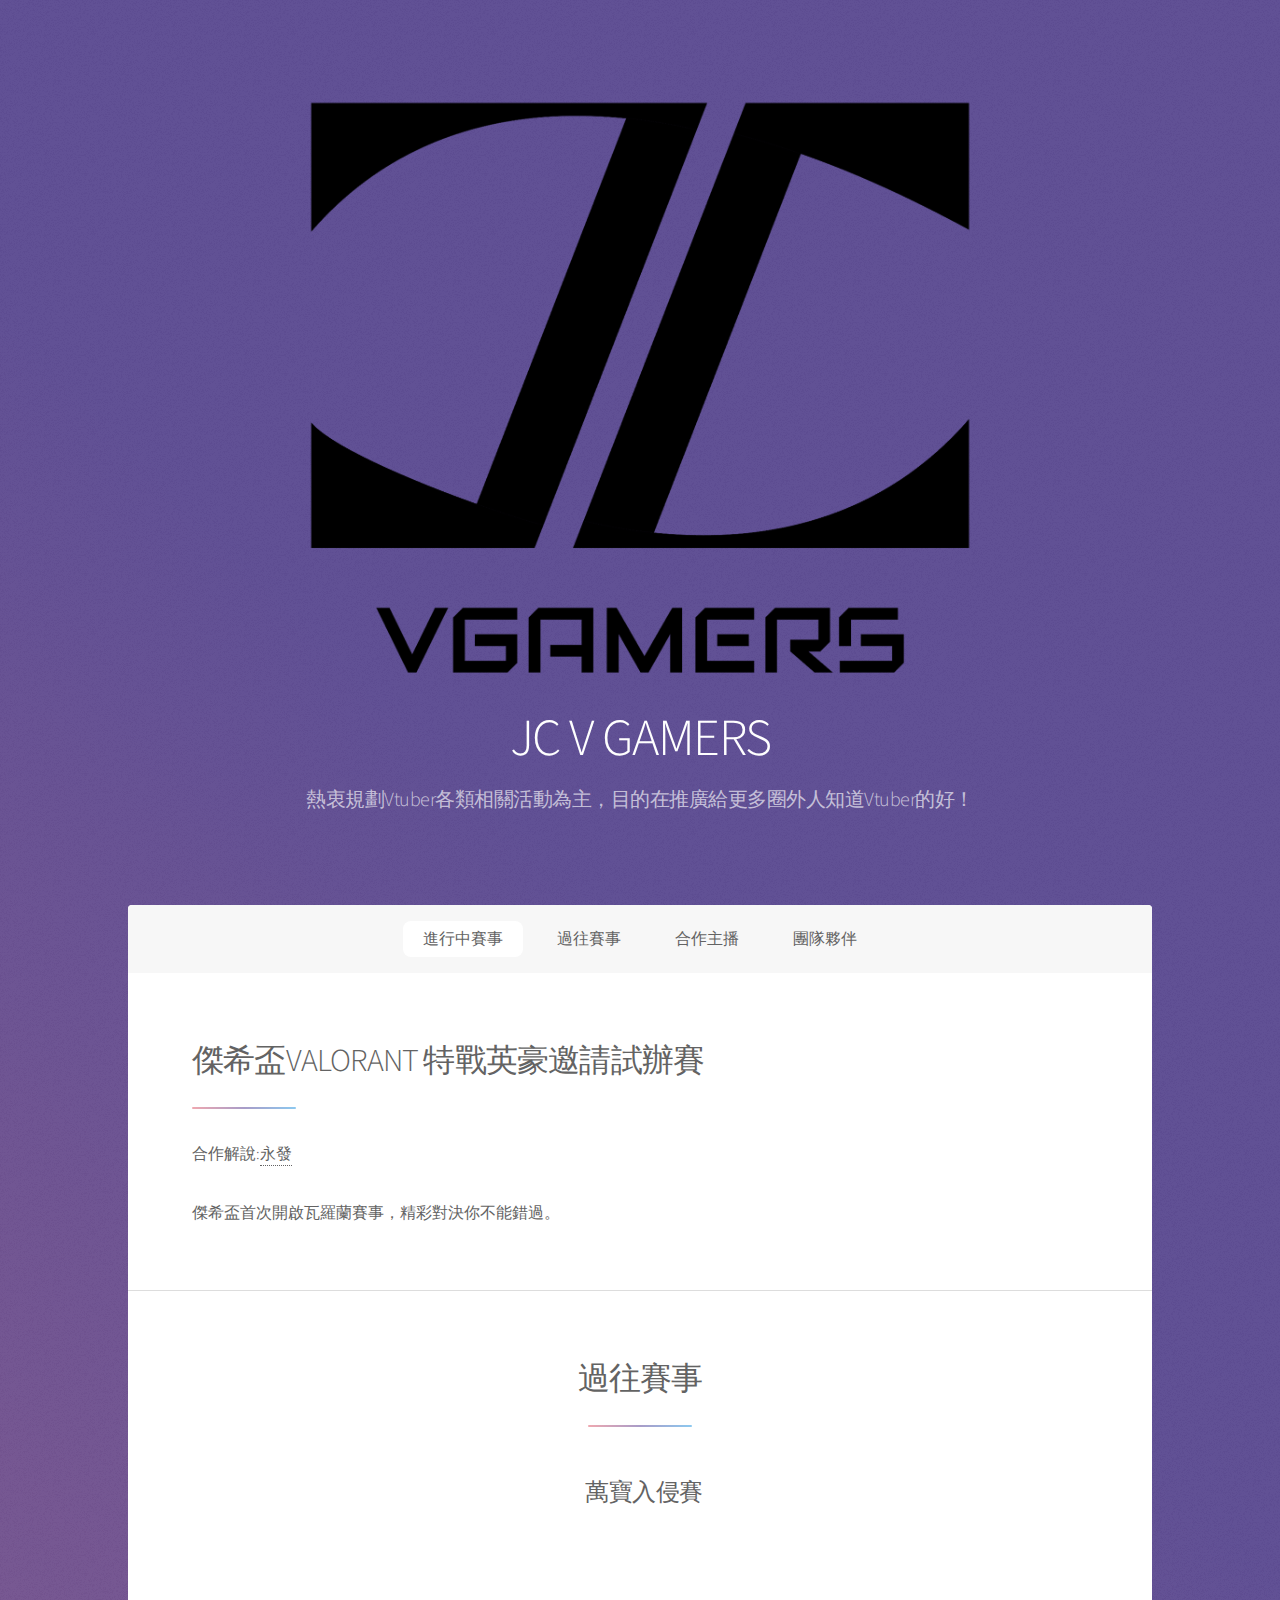
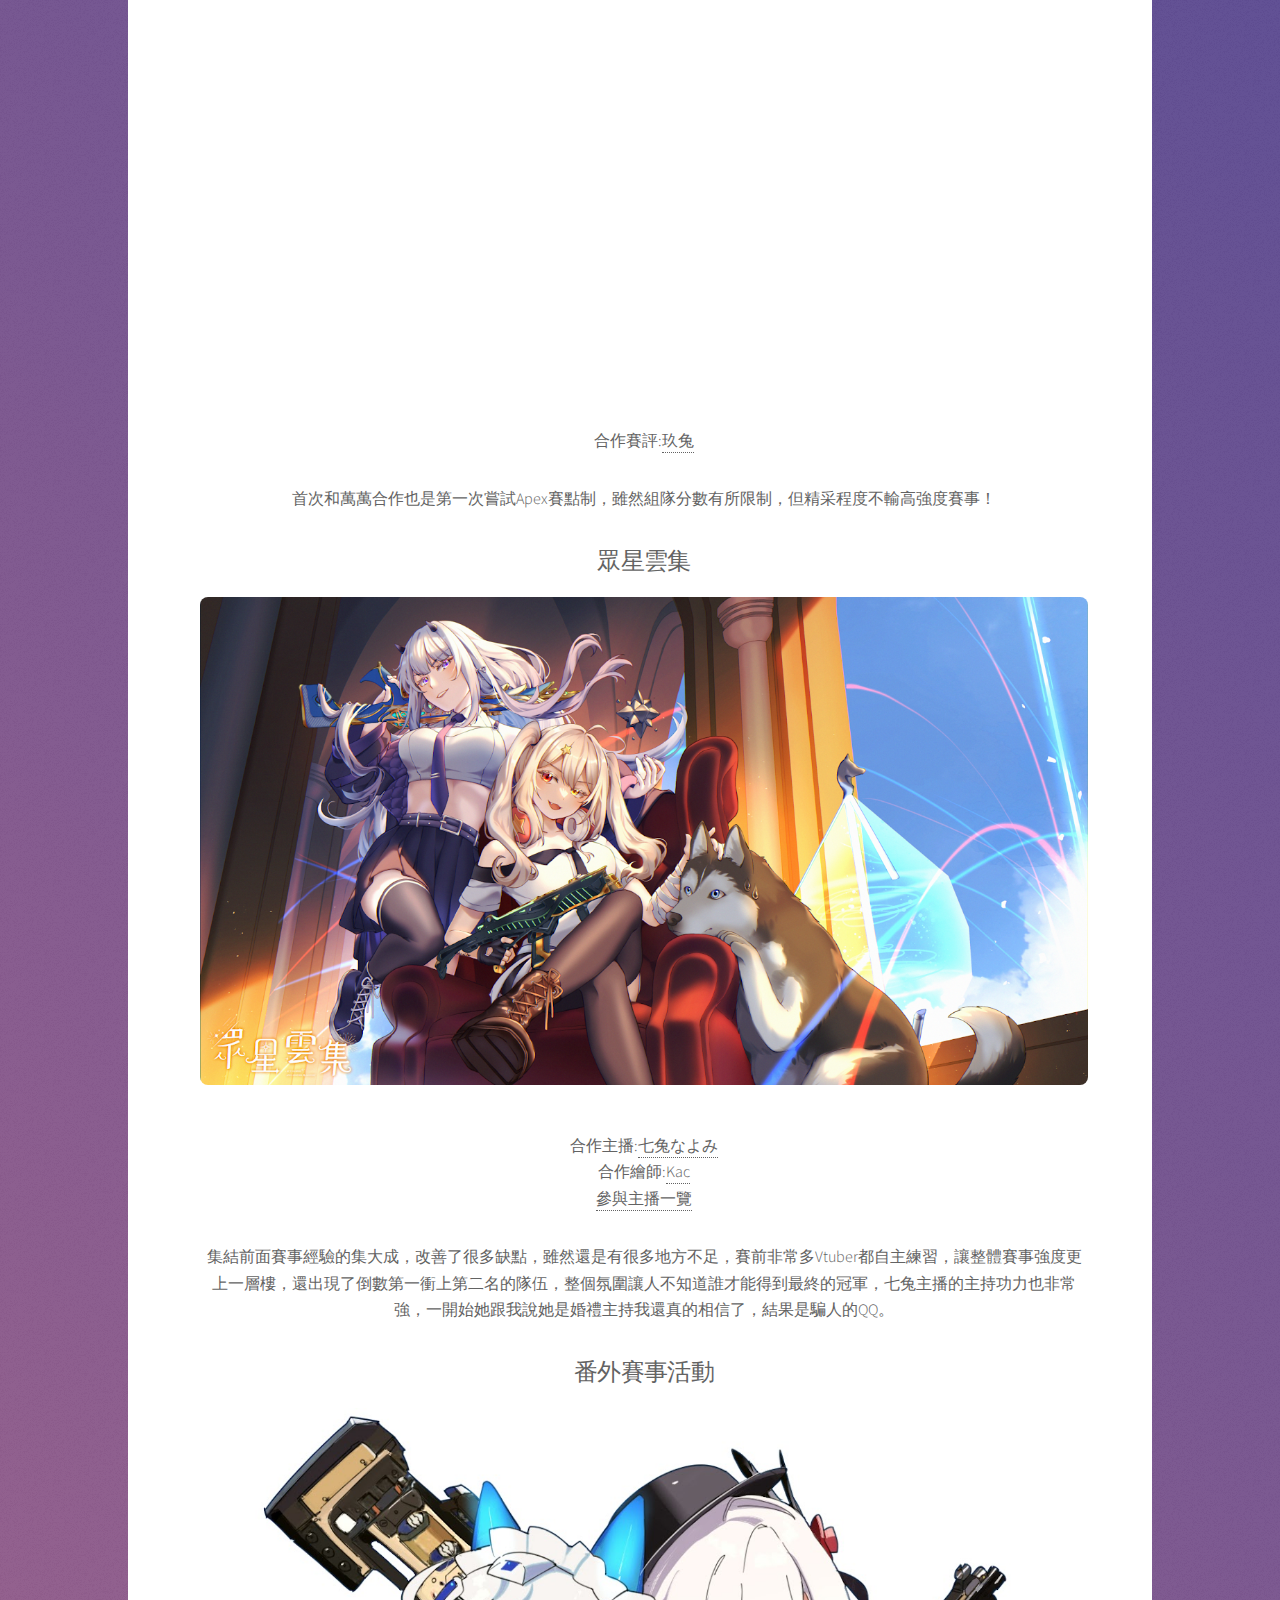
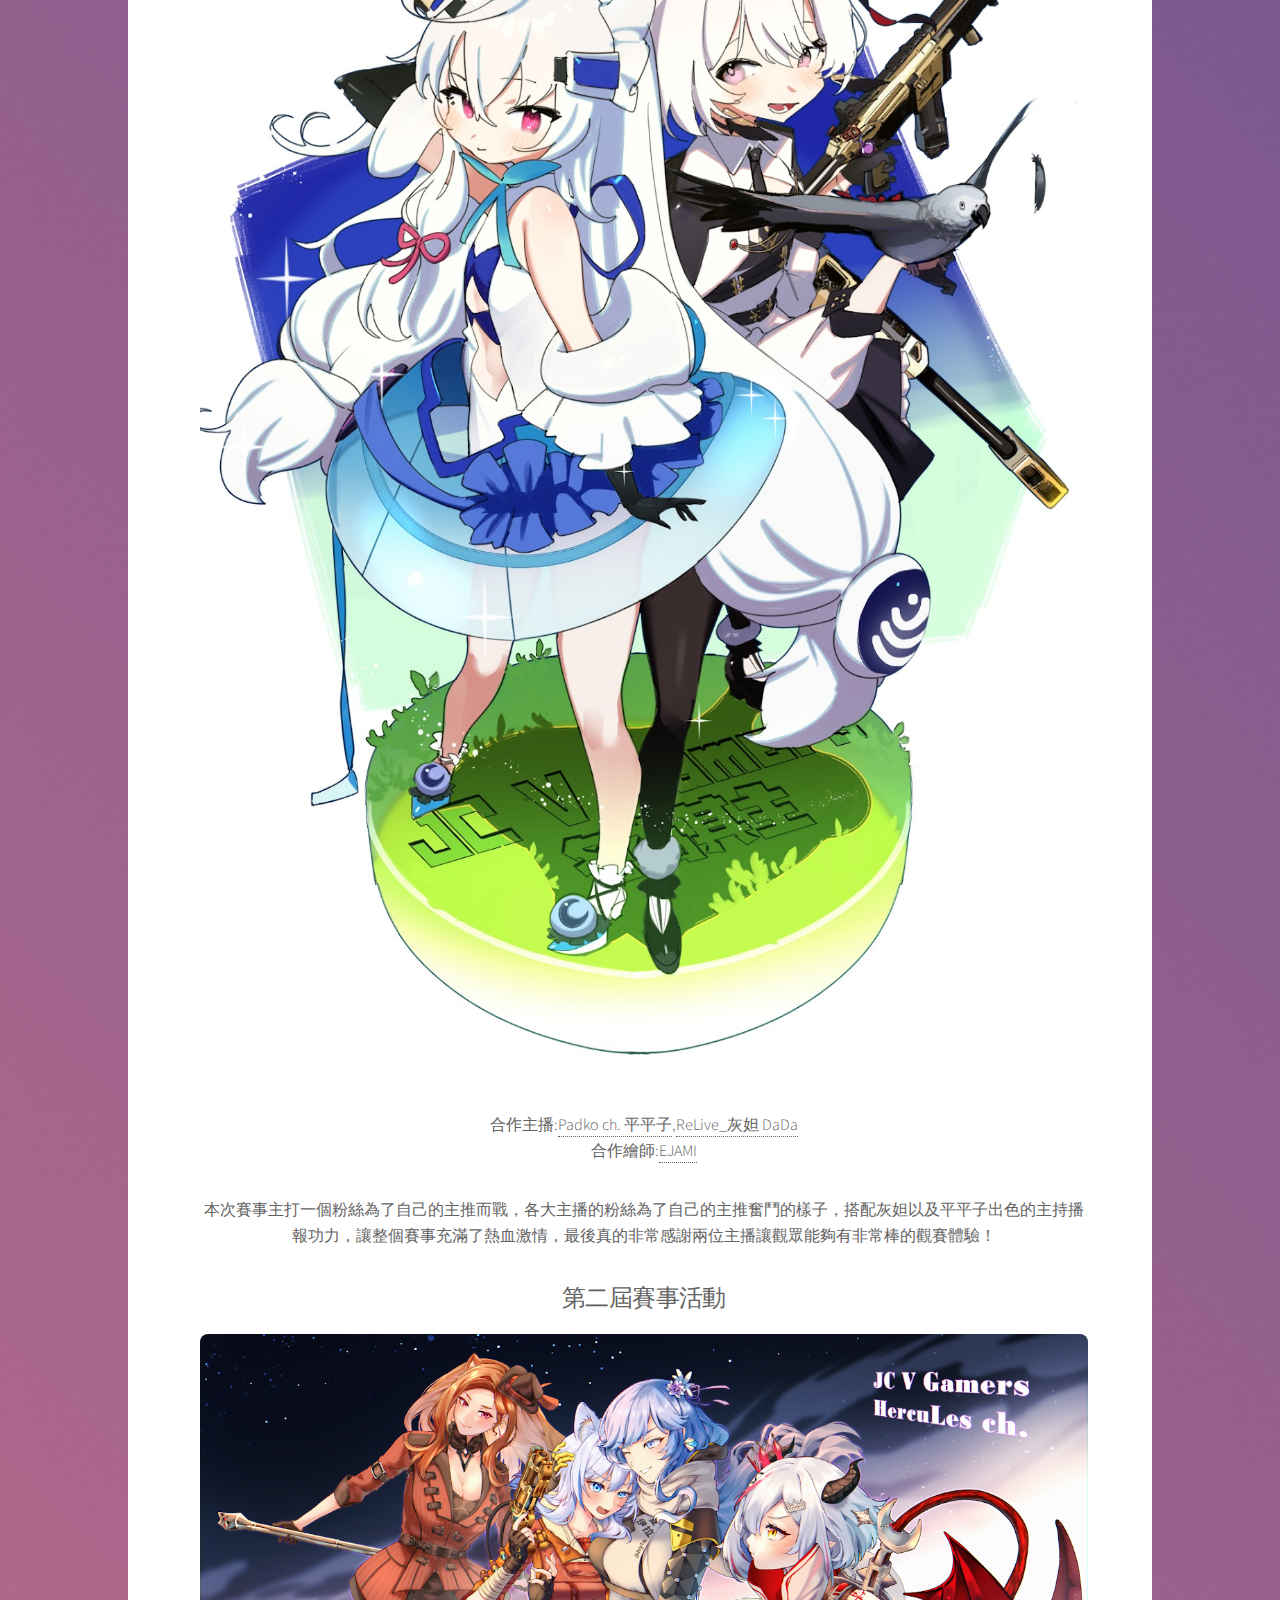
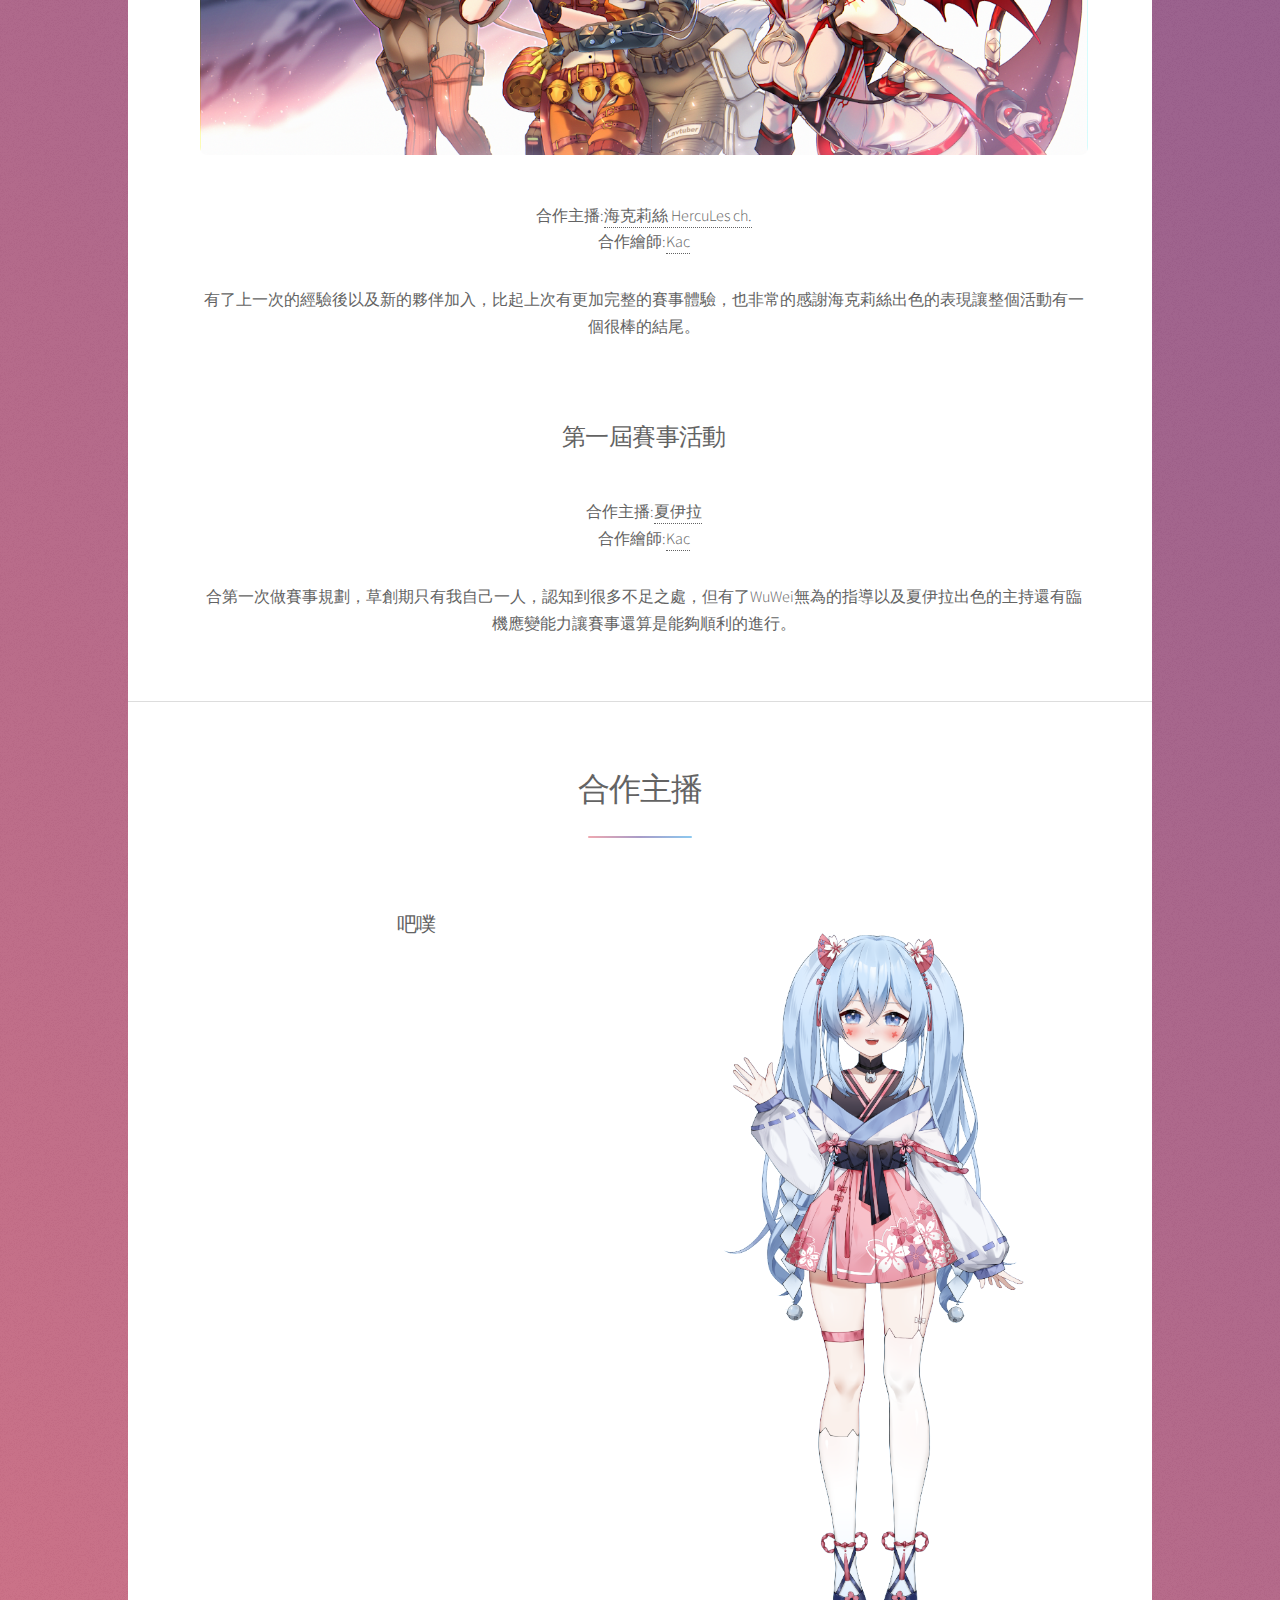
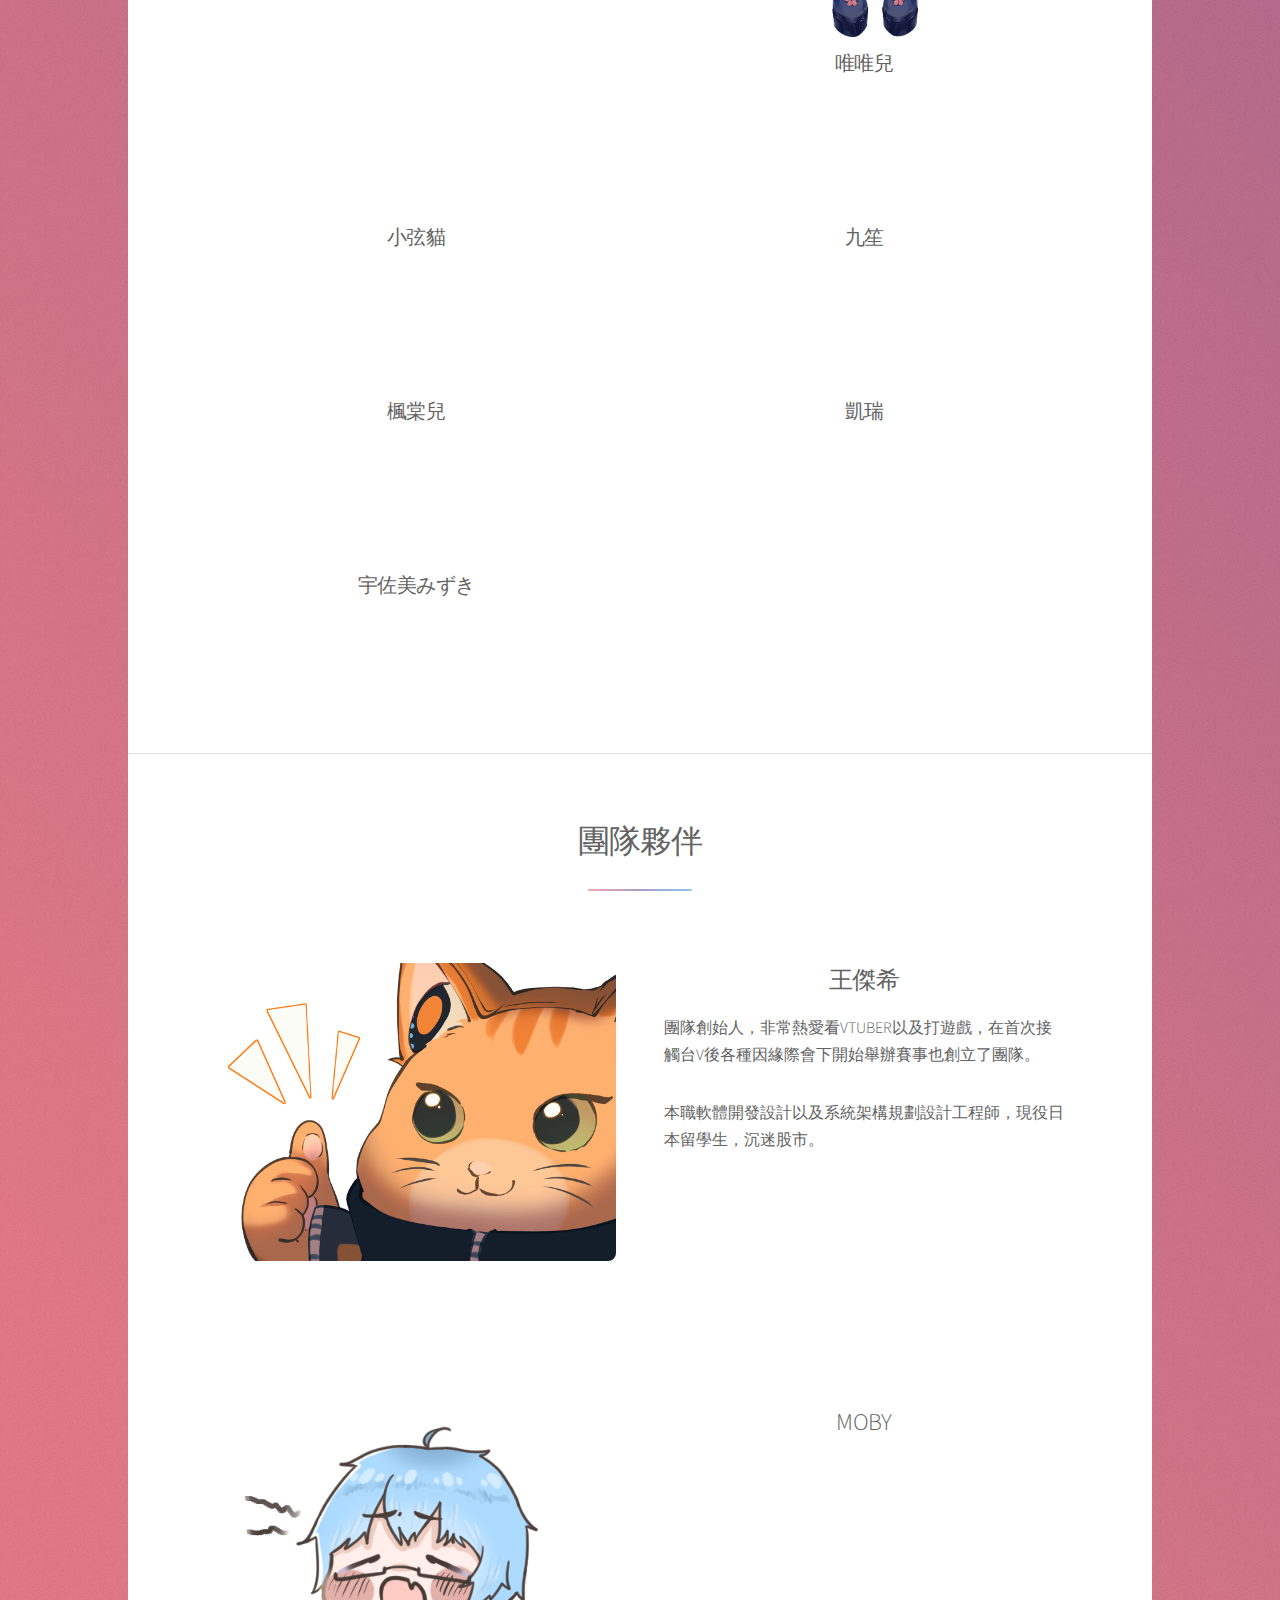
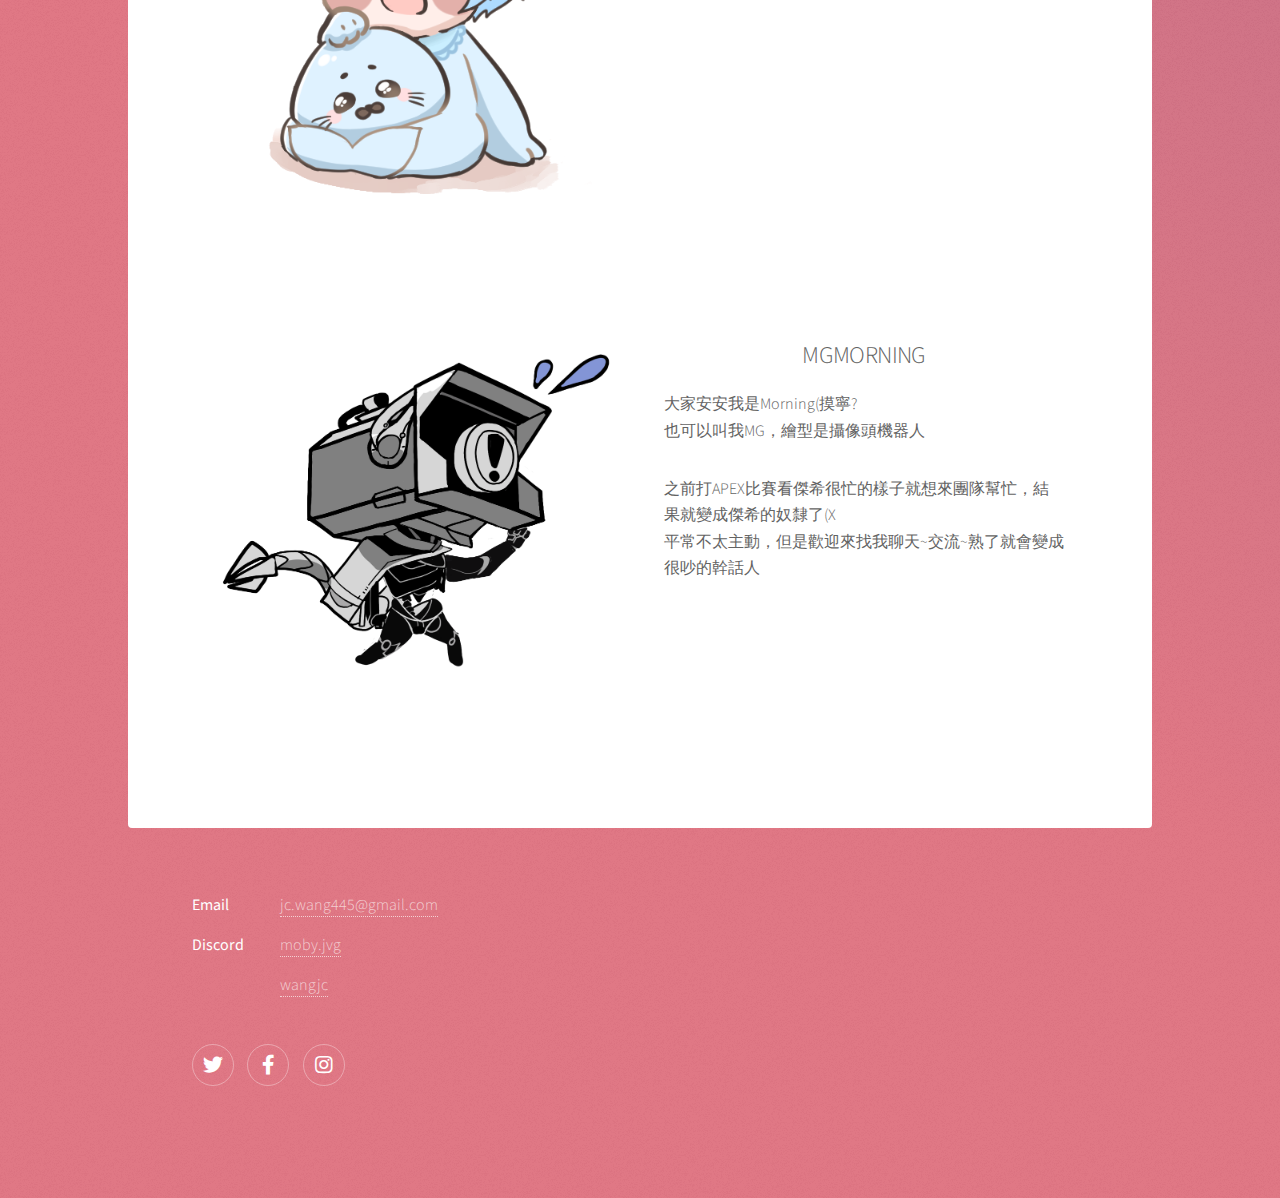
==== commit eae627c0: "眾星雲集連結調整" ====
--- a/index.html
+++ b/index.html
@@ -99,10 +99,13 @@
 										<!-- <span class="icon solid major style1 fa-code"></span> -->
 										
 										<h2>眾星雲集</h2>
-										<span class="image main"><img src="images/賽事/加冕圖.png" alt="" /></span>
+										<a href="pages/賽事/眾星雲集.html" title="">
+											<span class="image main"><img src="images/賽事/加冕圖.png" alt="" /></span>
+										</a>
 										<p>
 												合作主播:<a href="https://www.twitch.tv/nayomi0204" target="_blank">七兔なよみ</a>
 											<br>合作繪師:<a href="https://www.facebook.com/kac61010" target="_blank">Kac</a>
+											<br><a href="pages/賽事/眾星雲集.html" title="">參與主播一覽</a>
 										</p>
 										<p>集結前面賽事經驗的集大成，改善了很多缺點，雖然還是有很多地方不足，賽前非常多Vtuber都自主練習，讓整體賽事強度更上一層樓，還出現了倒數第一衝上第二名的隊伍，整個氛圍讓人不知道誰才能得到最終的冠軍，七兔主播的主持功力也非常強，一開始她跟我說她是婚禮主持我還真的相信了，結果是騙人的QQ。</p>
 									</li>
@@ -197,7 +200,9 @@
 									<li>
 										<!-- <span class="icon solid major style1 fa-code"></span> -->
 										<span class="image character">
-											<img src="images/主播/九笙.png" alt="" />
+											<a href="pages/主播/九笙.html" title="">
+												<img src="images/主播/九笙.png" alt="" />
+											</a>
 											<h3>九笙</h3>
 										</span>
 									</li>
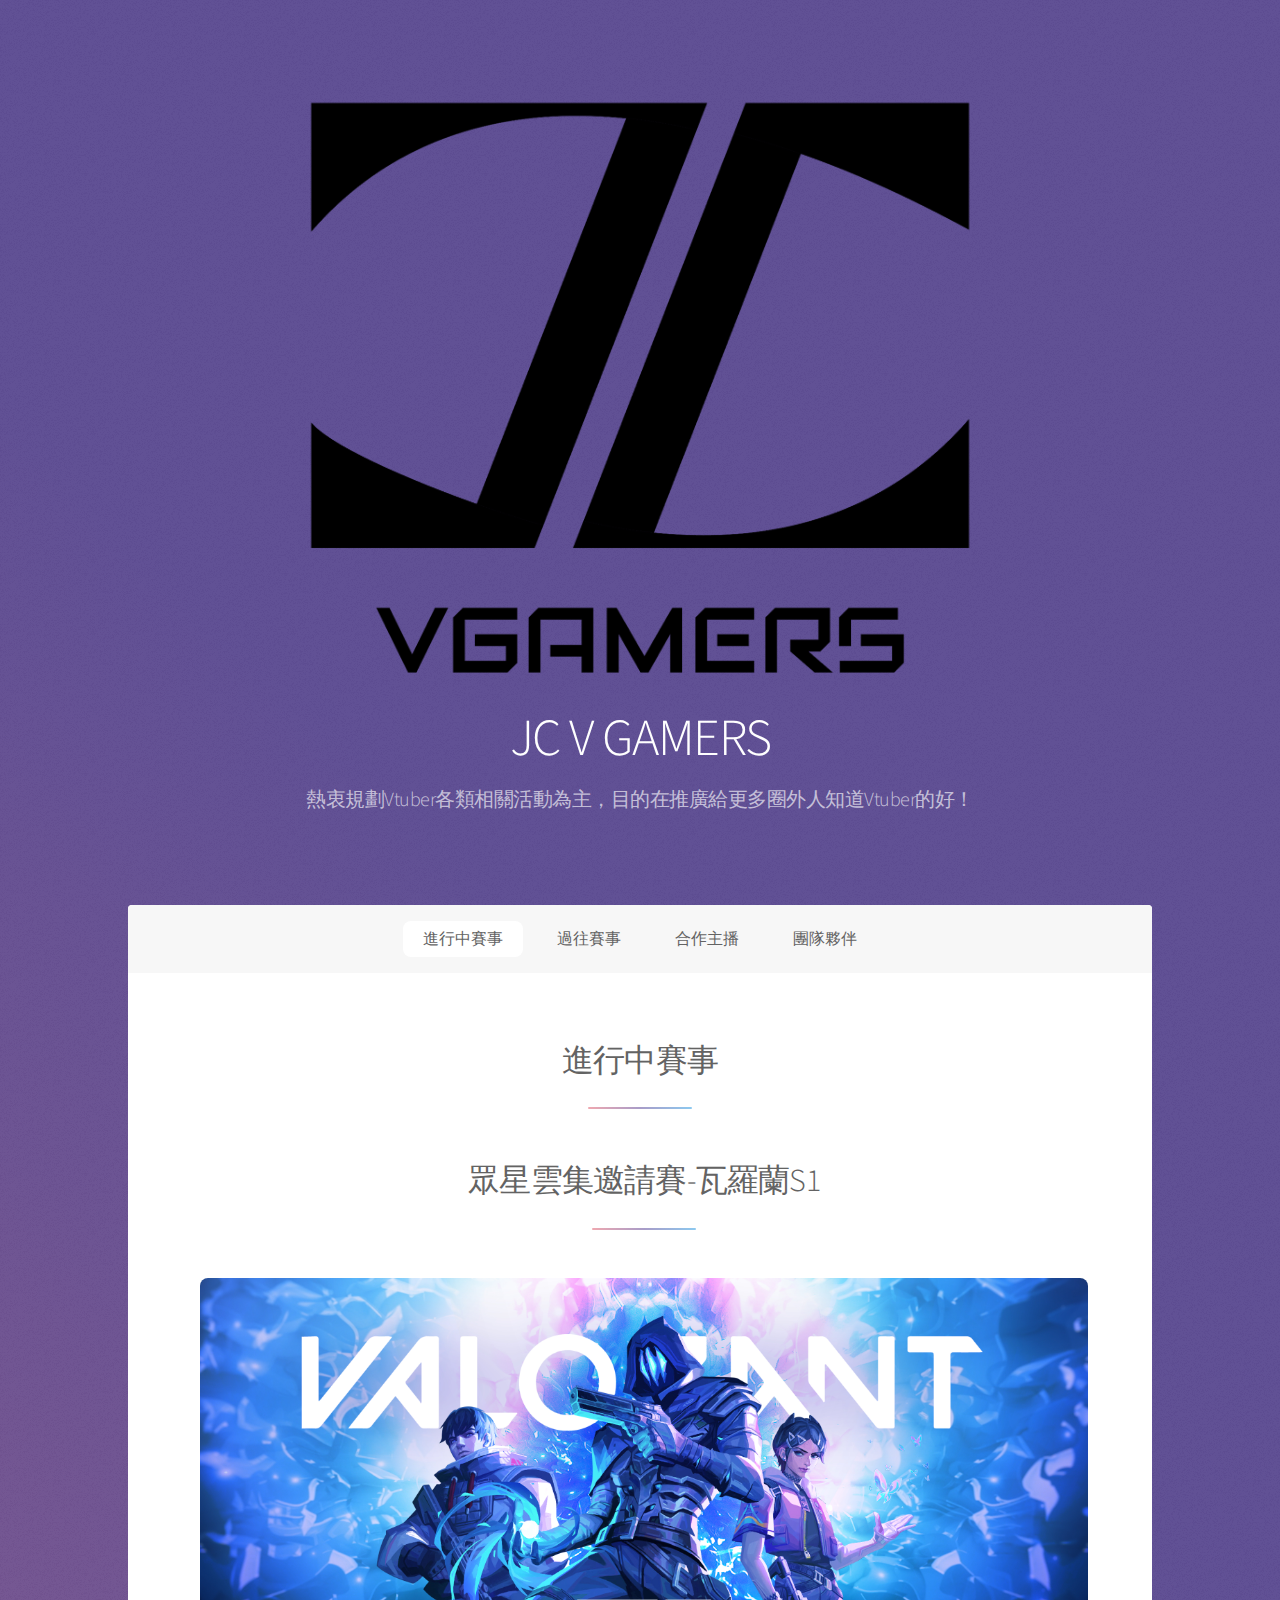
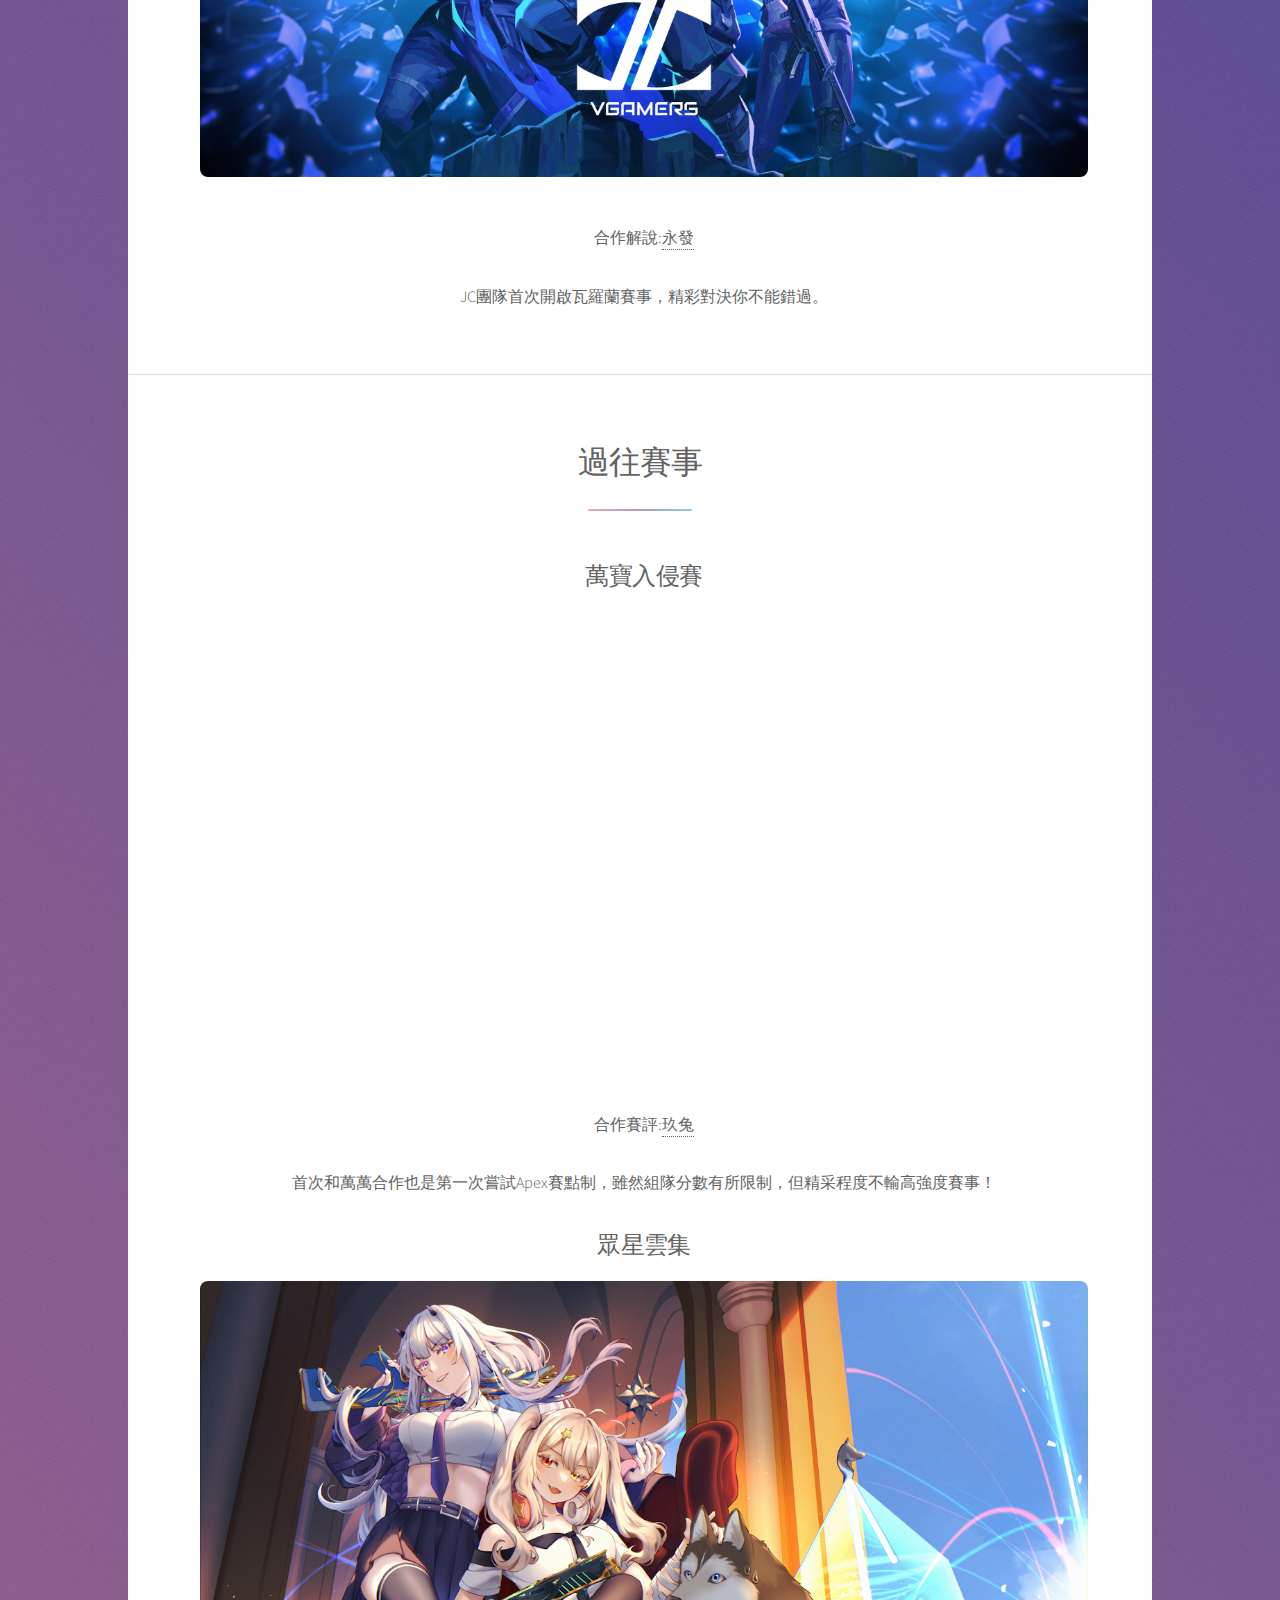
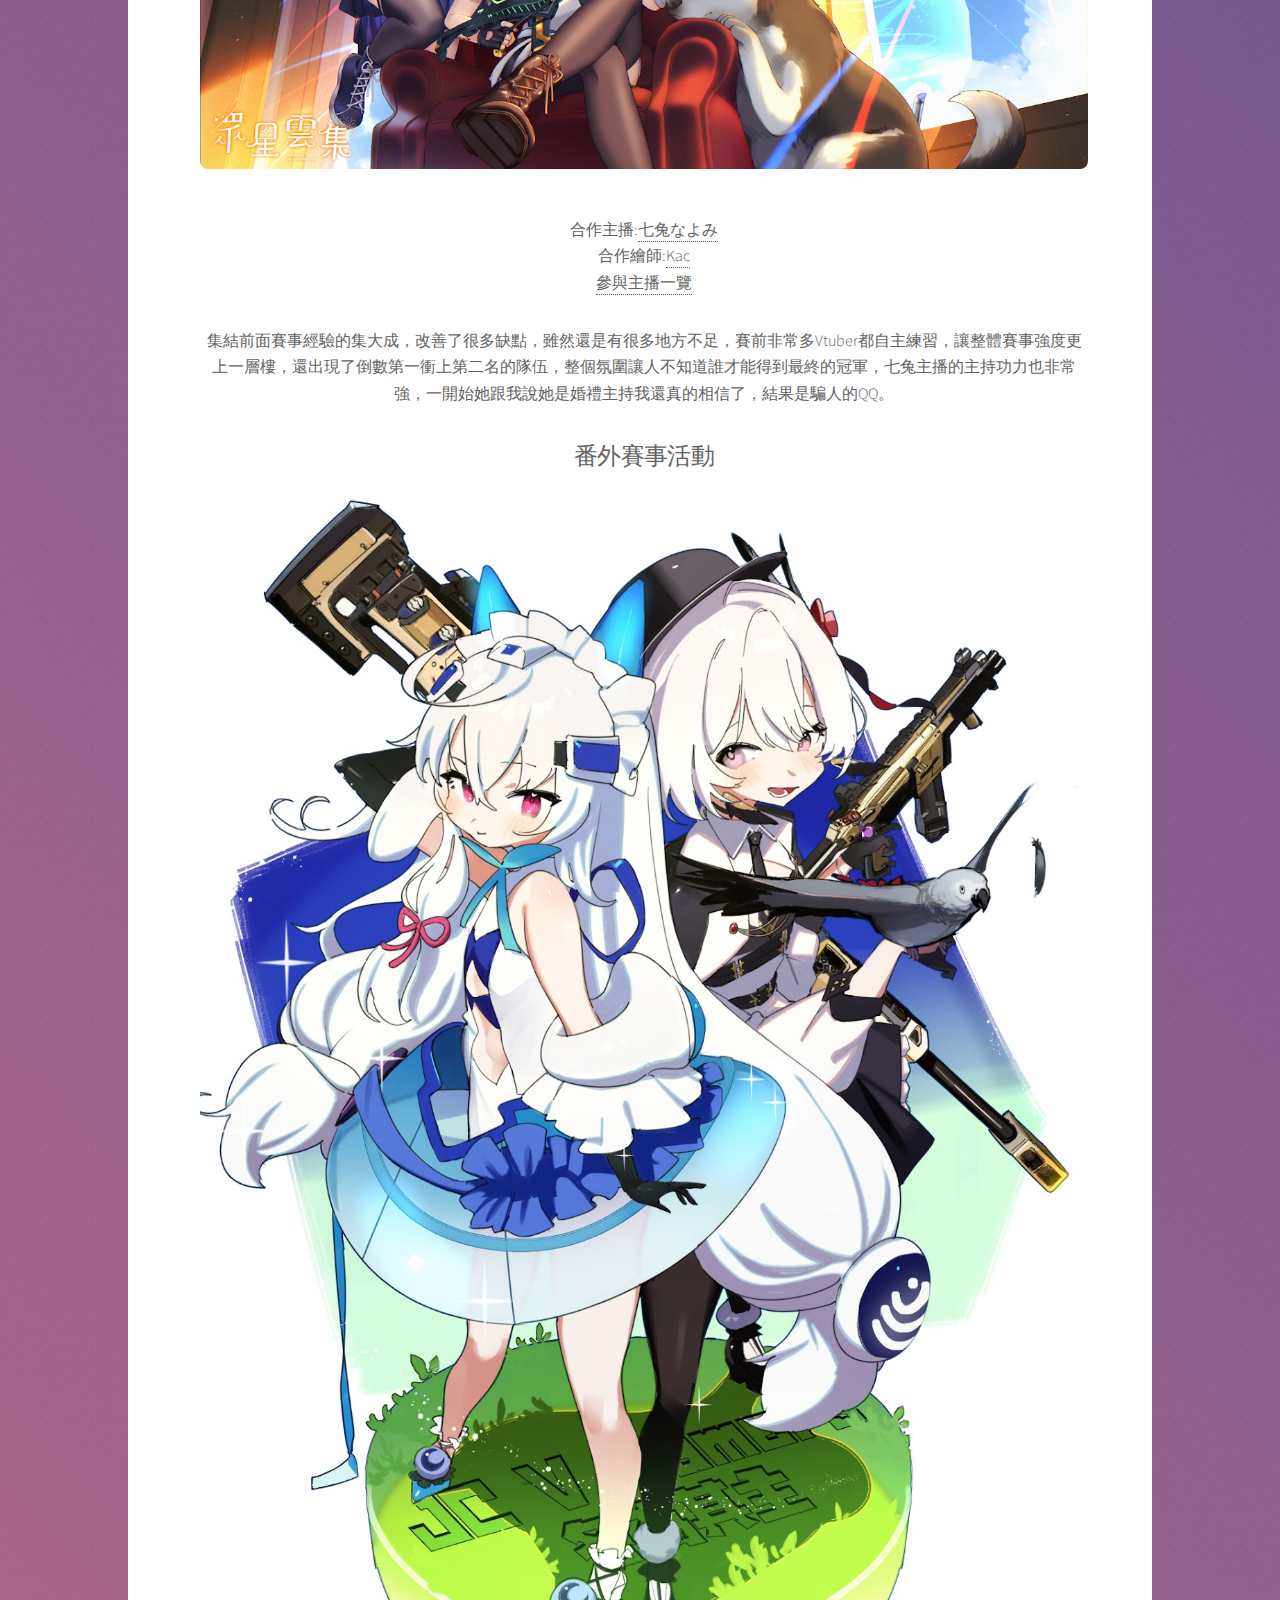
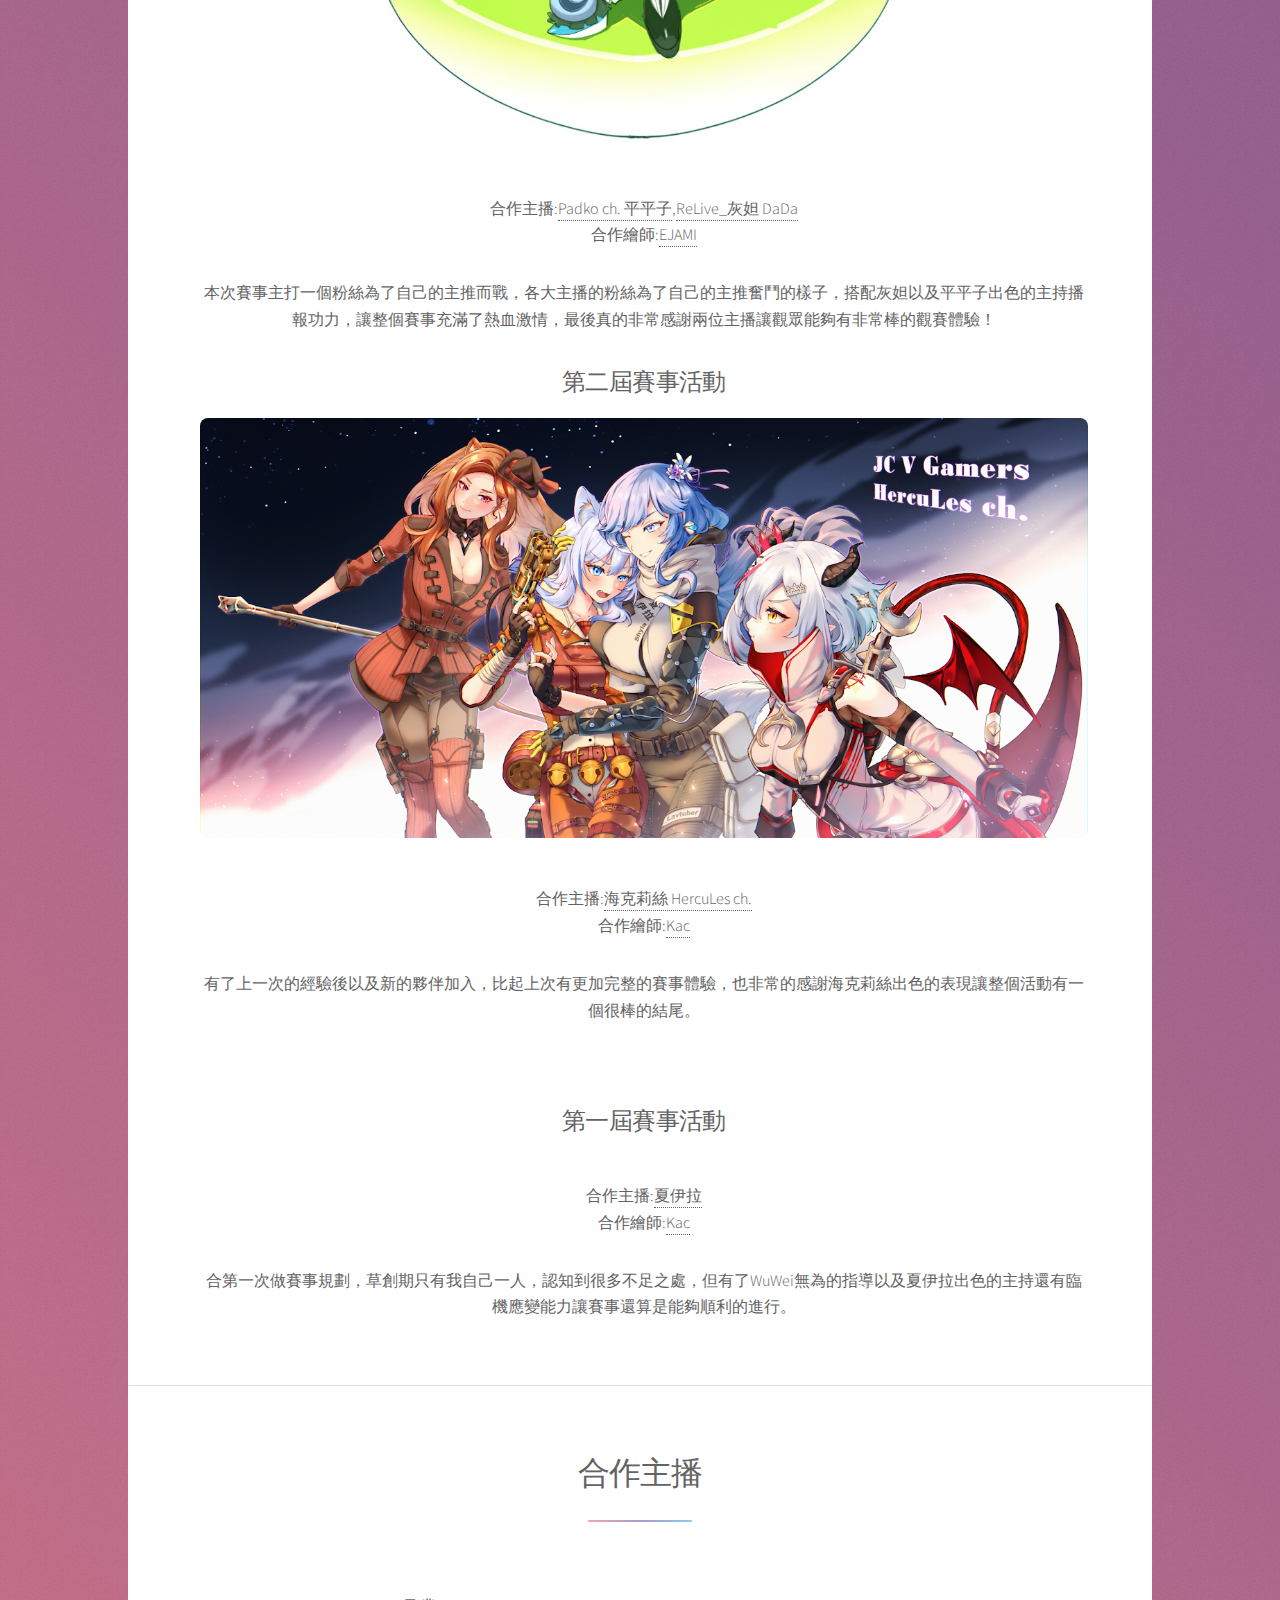
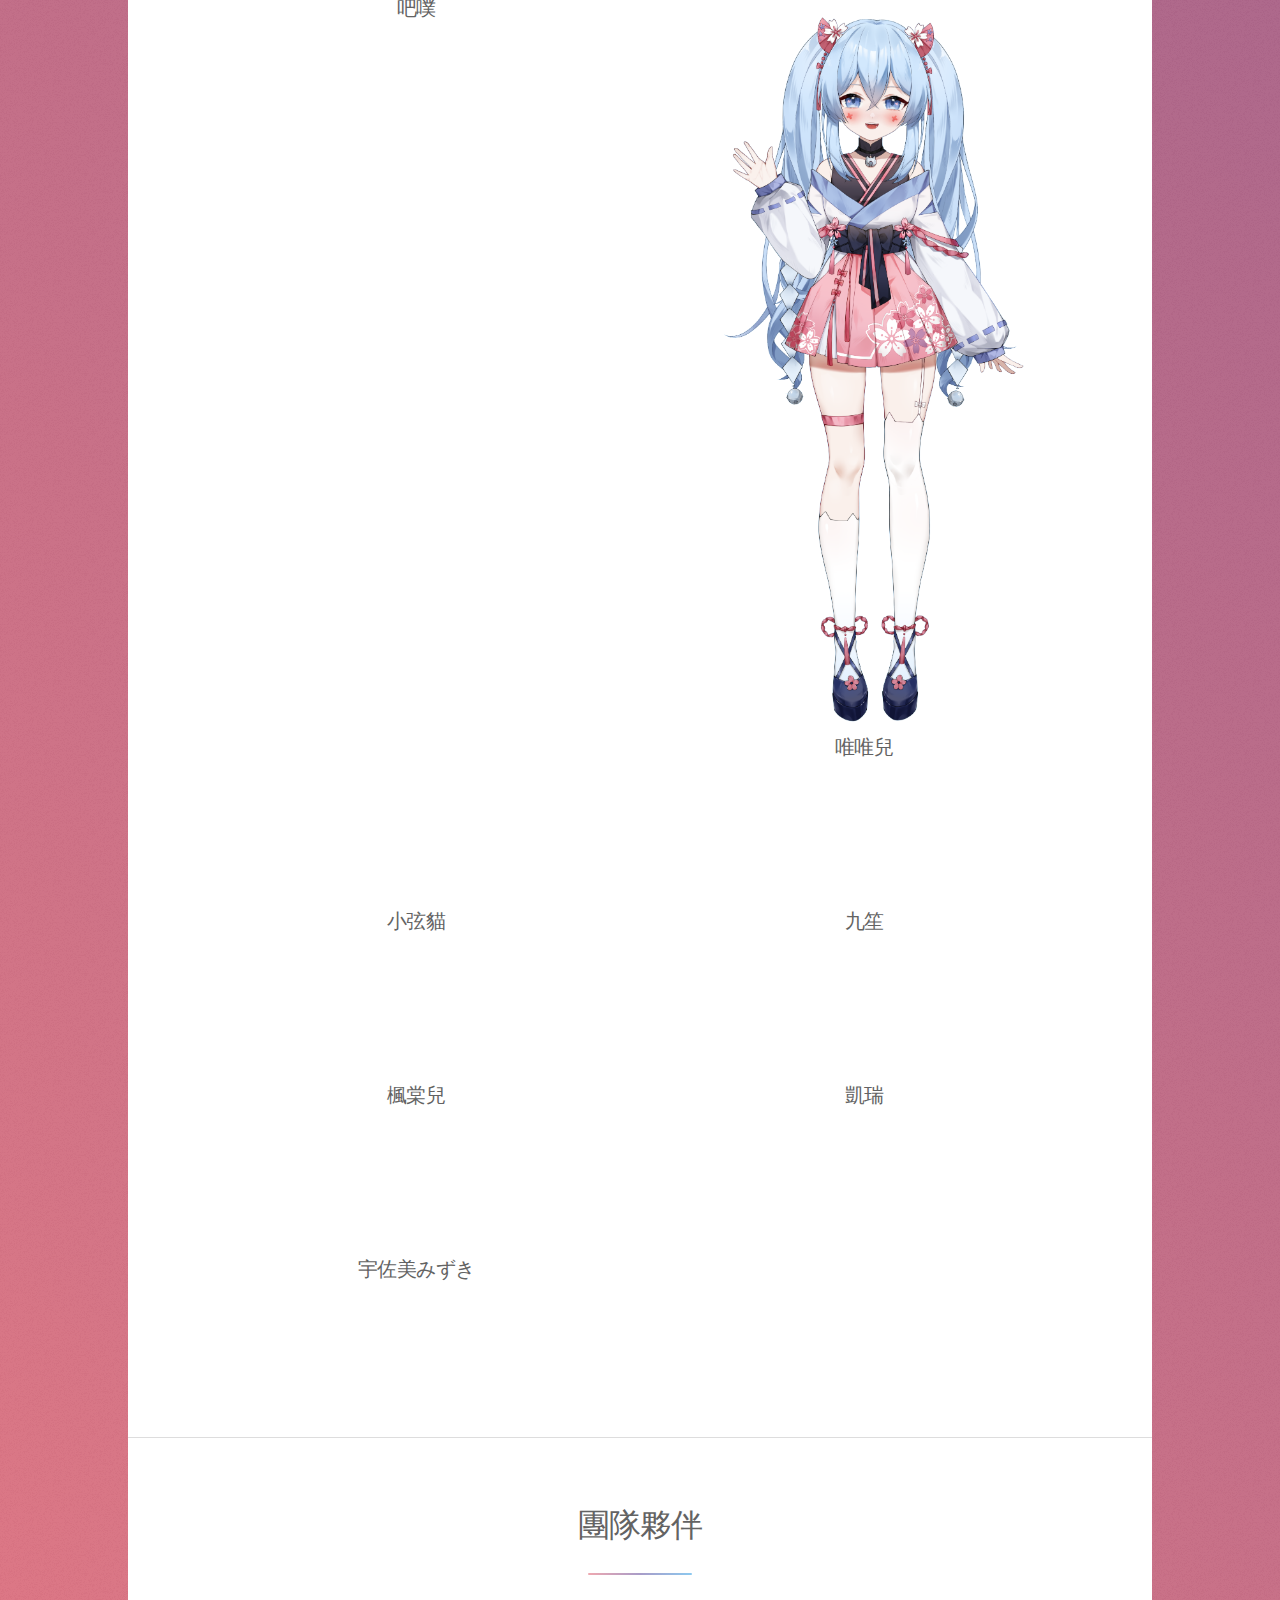
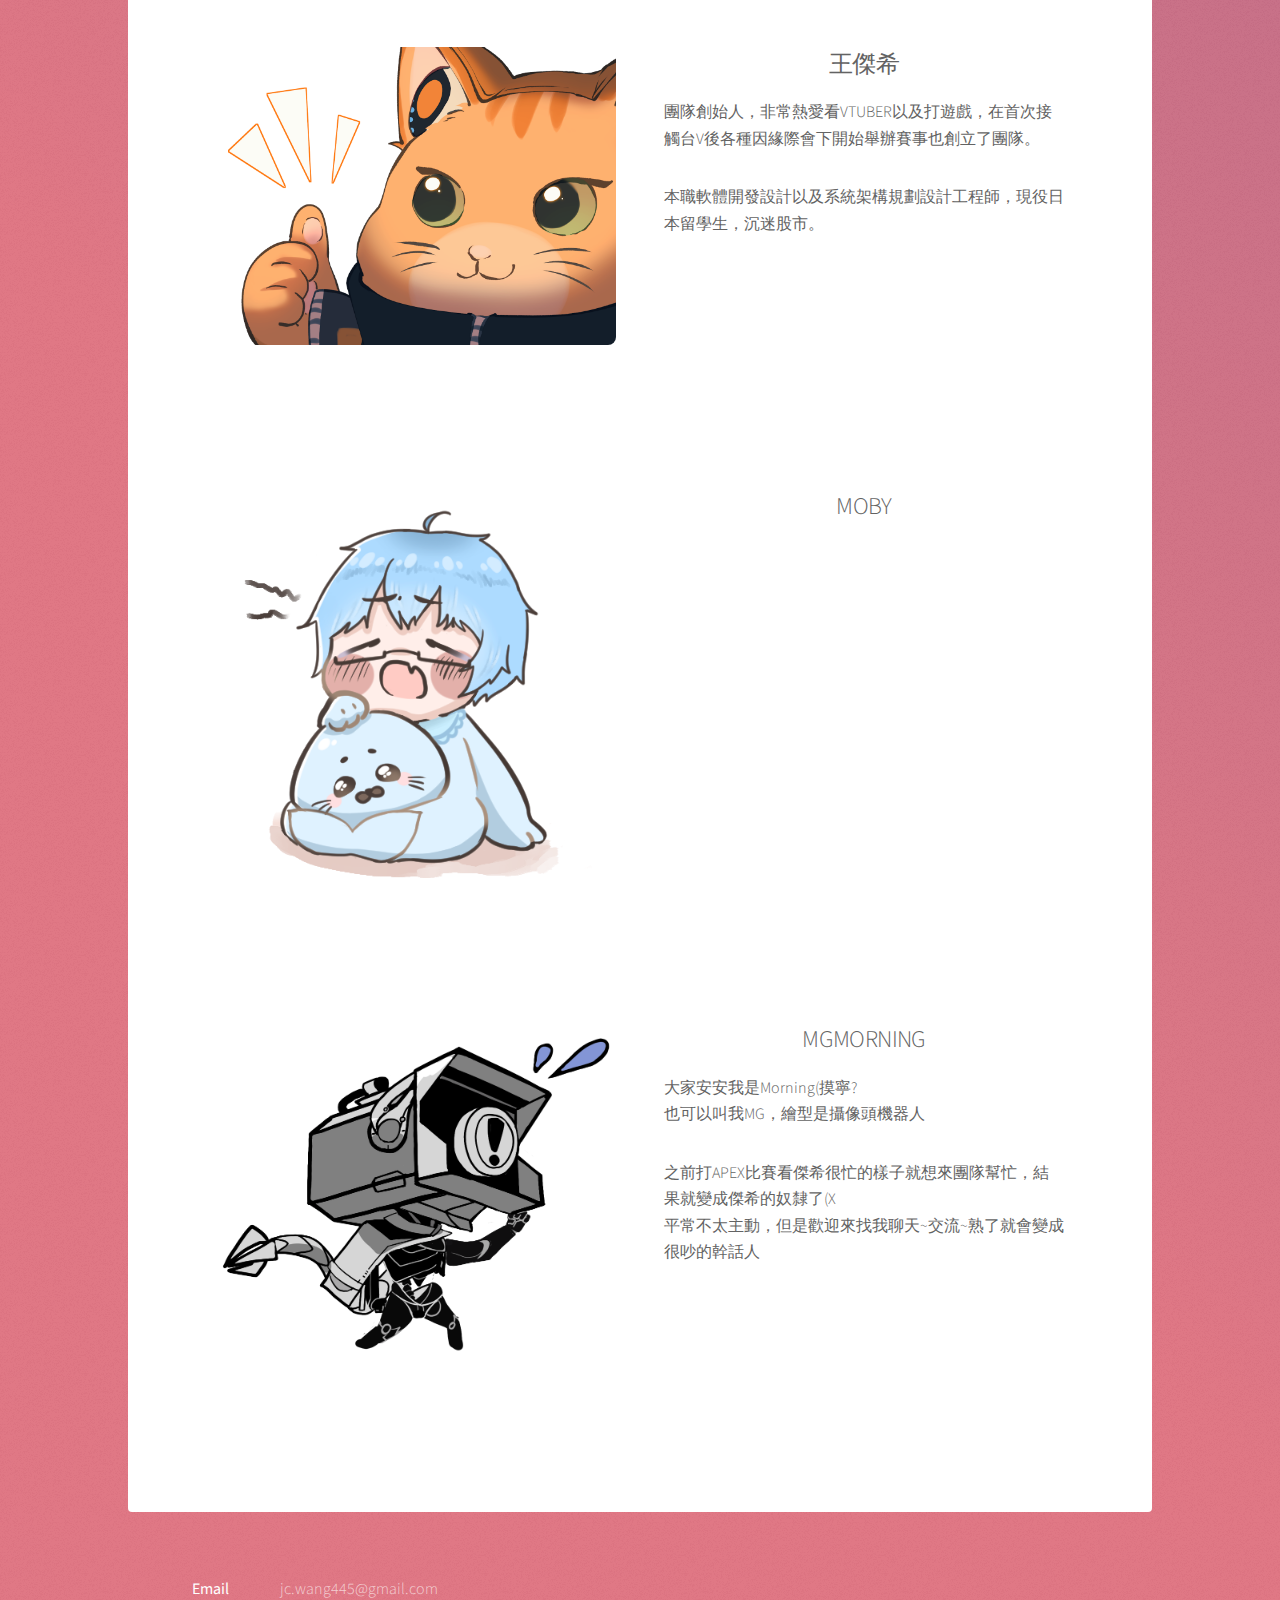
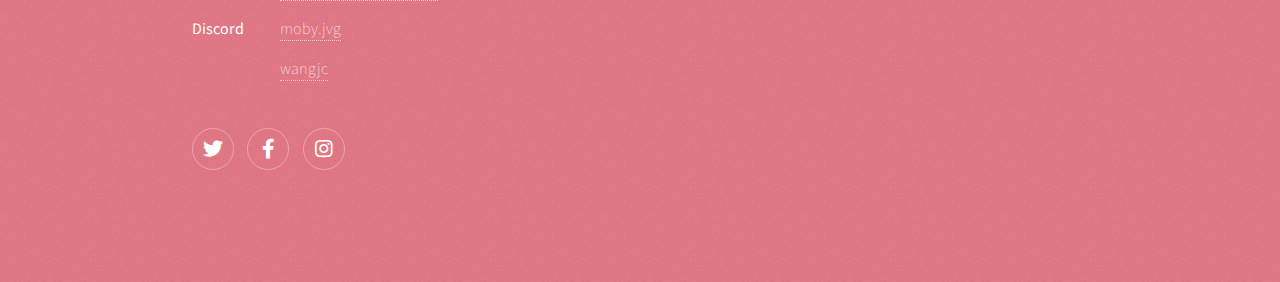
==== commit 00c2225c: "瓦羅蘭賽事資訊更新" ====
--- a/index.html
+++ b/index.html
@@ -6,7 +6,7 @@
 -->
 <html>
 	<head>
-		<title>Stellar by HTML5 UP</title>
+		<title>JC V GAMERS</title>
 		<meta charset="utf-8" />
 		<meta name="viewport" content="width=device-width, initial-scale=1, user-scalable=no" />
 		<link rel="stylesheet" href="assets/css/main.css" />
@@ -39,20 +39,20 @@
 					<div id="main">
 
 						<!-- Introduction -->
-							<section id="intro" class="main">
-								<div class="spotlight">
-									<div class="content">
+							<section id="intro" class="main special">
+								<header class="major">
+									<h2>進行中賽事</h2>
+								</header>
+								<ul>
+									<li>										
 										<header class="major">
-											<h2>傑希盃VALORANT 特戰英豪邀請試辦賽</h2>
+											<h2>眾星雲集邀請賽-瓦羅蘭S1</h2>
 										</header>
+										<span class="image main"><img src="images/賽事/眾星雲集_瓦羅蘭S1/EGS_VALORANT_RiotGames_S1.jpg" alt="" /></span>
 										<p>合作解說:<a href="https://www.twitch.tv/yongfafa">永發</a></p>
-										<p>傑希盃首次開啟瓦羅蘭賽事，精彩對決你不能錯過。</p>
-										<!-- <ul class="actions">
-											<li><a href="generic.html" class="button">Learn More</a></li>
-										</ul> -->
-									</div>
-									<span class="image2"><img src="images/賽事/傑希杯.png" alt="" /></span>
-								</div>
+										<p>JC團隊首次開啟瓦羅蘭賽事，精彩對決你不能錯過。</p>
+									</li>
+								</ul>
 							</section>
 
 						<!-- First Section -->
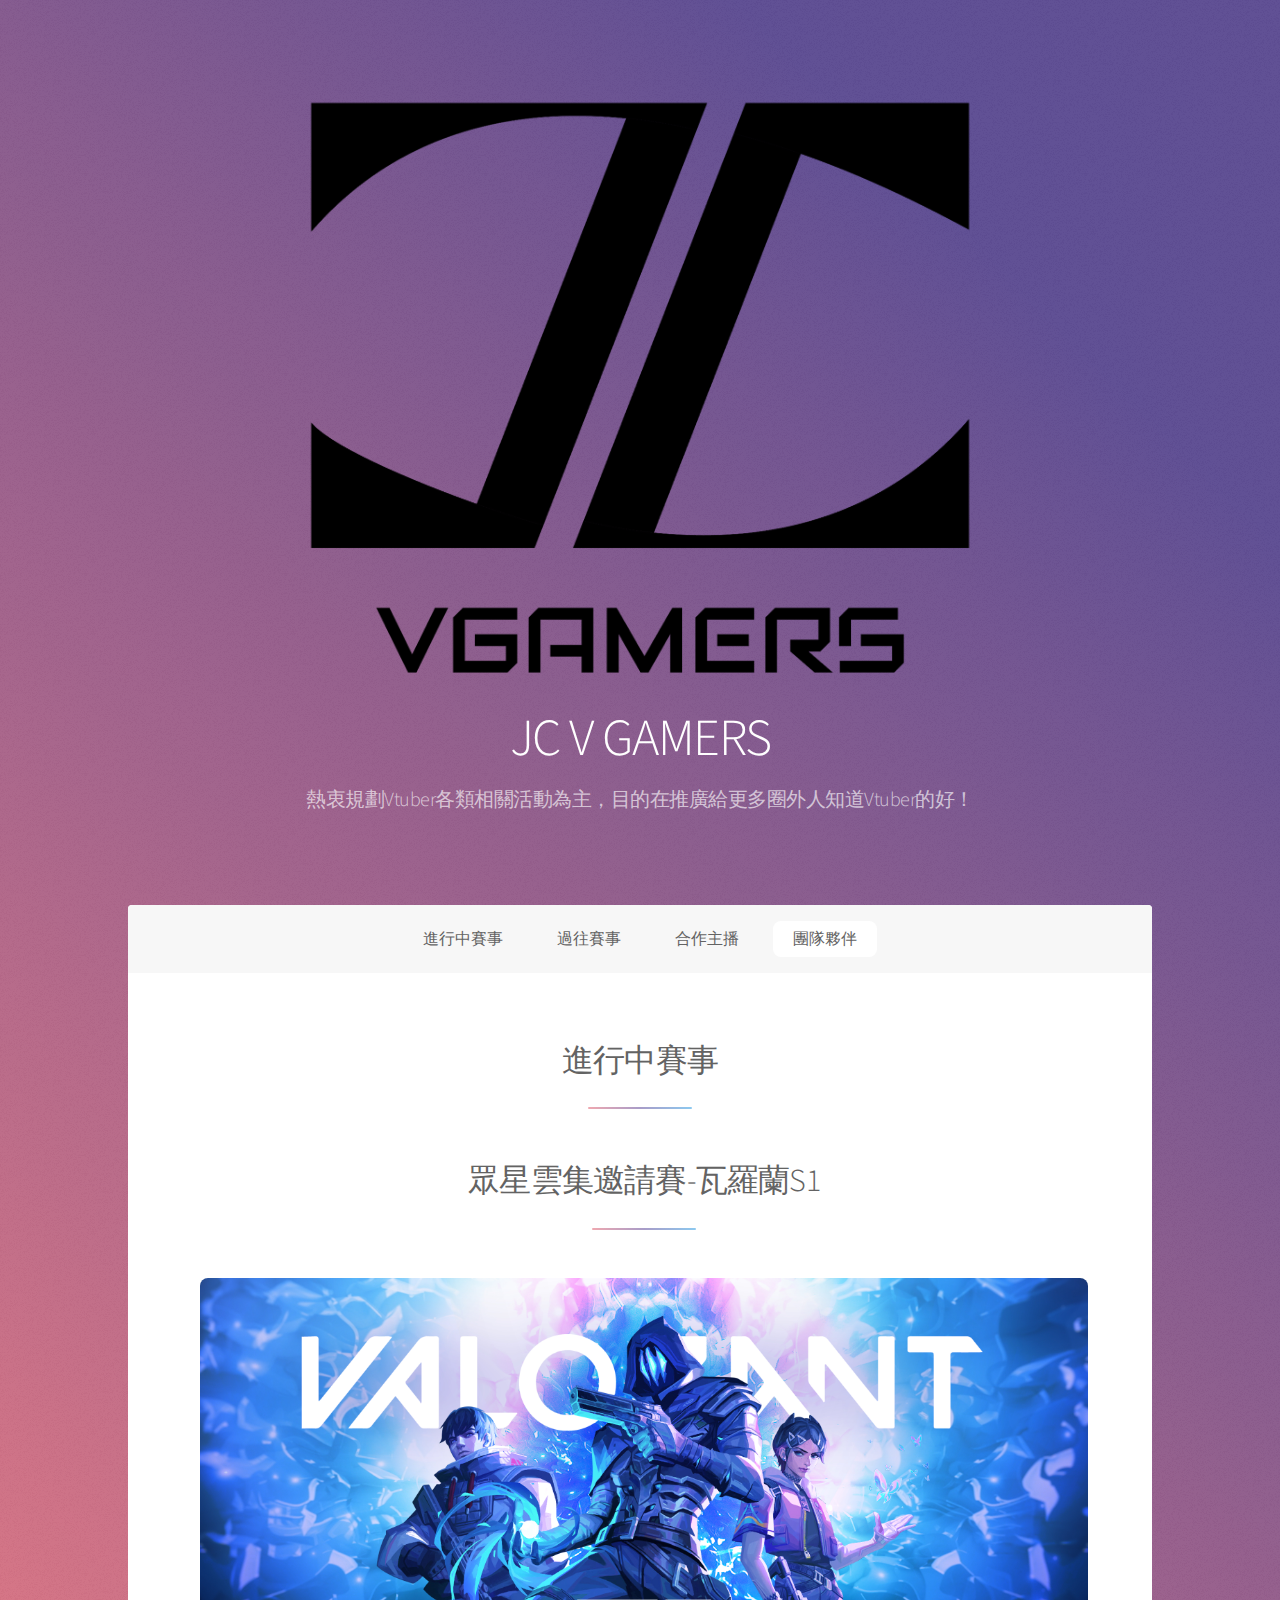
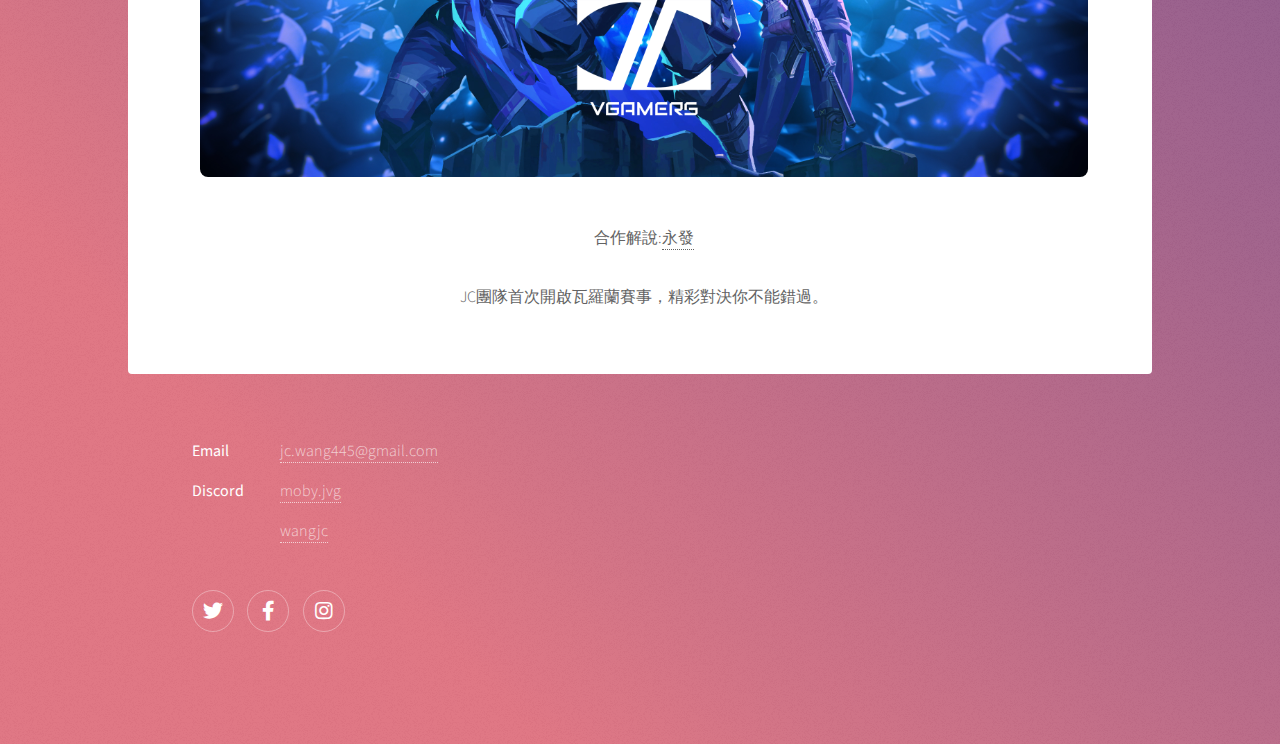
==== commit 37be2eed: "改為TAB分頁式顯示" ====
--- a/index.html
+++ b/index.html
@@ -27,7 +27,7 @@
 
 				<!-- Nav -->
 					<nav id="nav">
-						<ul>
+						<ul class="tab-title">
 							<li><a href="#intro" class="active">進行中賽事</a></li>
 							<li><a href="#first">過往賽事</a></li>
 							<li><a href="#second">合作主播</a></li>
@@ -39,7 +39,7 @@
 					<div id="main">
 
 						<!-- Introduction -->
-							<section id="intro" class="main special">
+							<section id="intro" class="main special tab-inner">
 								<header class="major">
 									<h2>進行中賽事</h2>
 								</header>
@@ -56,7 +56,7 @@
 							</section>
 
 						<!-- First Section -->
-							<section id="first" class="main special">
+							<section id="first" class="main special tab-inner">
 								<header class="major">
 									<h2>過往賽事</h2>
 								</header>
@@ -159,7 +159,7 @@
 							</section>
 
 						<!-- Second Section -->
-							<section id="second" class="main special">
+							<section id="second" class="main special tab-inner">
 								<header class="major">
 									<h2>合作主播</h2>
 <!-- 									<p>Donec imperdiet consequat consequat. Suspendisse feugiat congue<br />
@@ -275,7 +275,7 @@
 							</section>
 
 						<!-- Get Started -->
-							<section id="cta" class="main special">
+							<section id="cta" class="main special tab-inner">
 								<header class="major">
 									<h2>團隊夥伴</h2>								
 								</header>
@@ -383,6 +383,17 @@
 			<script src="assets/js/breakpoints.min.js"></script>
 			<script src="assets/js/util.js"></script>
 			<script src="assets/js/main.js"></script>
+			<script>
+				$(function(){
+    				var $li = $('ul.tab-title li');
+        				$($li. eq(0) .addClass('active').find('a').attr('href')).siblings('.tab-inner').hide();
+    
+				        $li.click(function(){
+            				$($(this).find('a'). attr ('href')).show().siblings ('.tab-inner').hide();
+            				$(this).addClass('active'). siblings ('.active').removeClass('active');
+        				});
+    				});
+			</script>
 
 	</body>
 </html>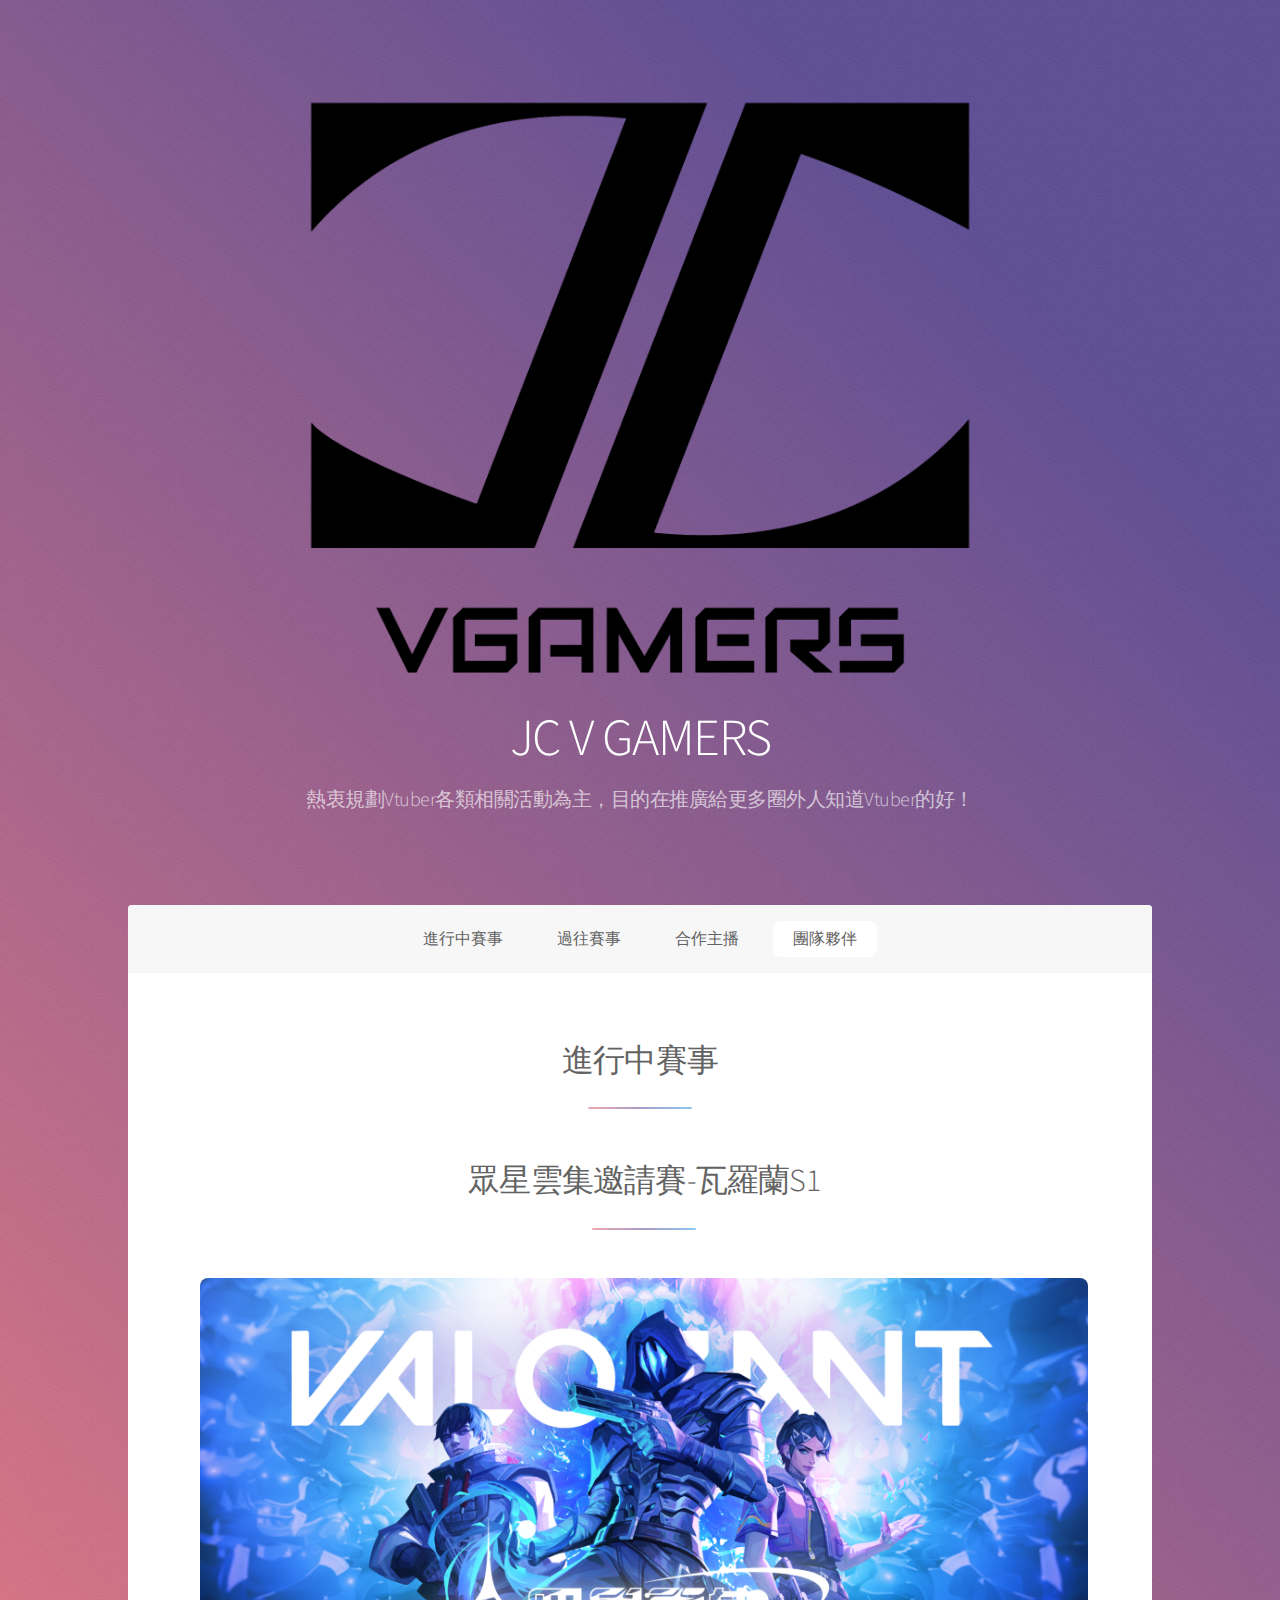
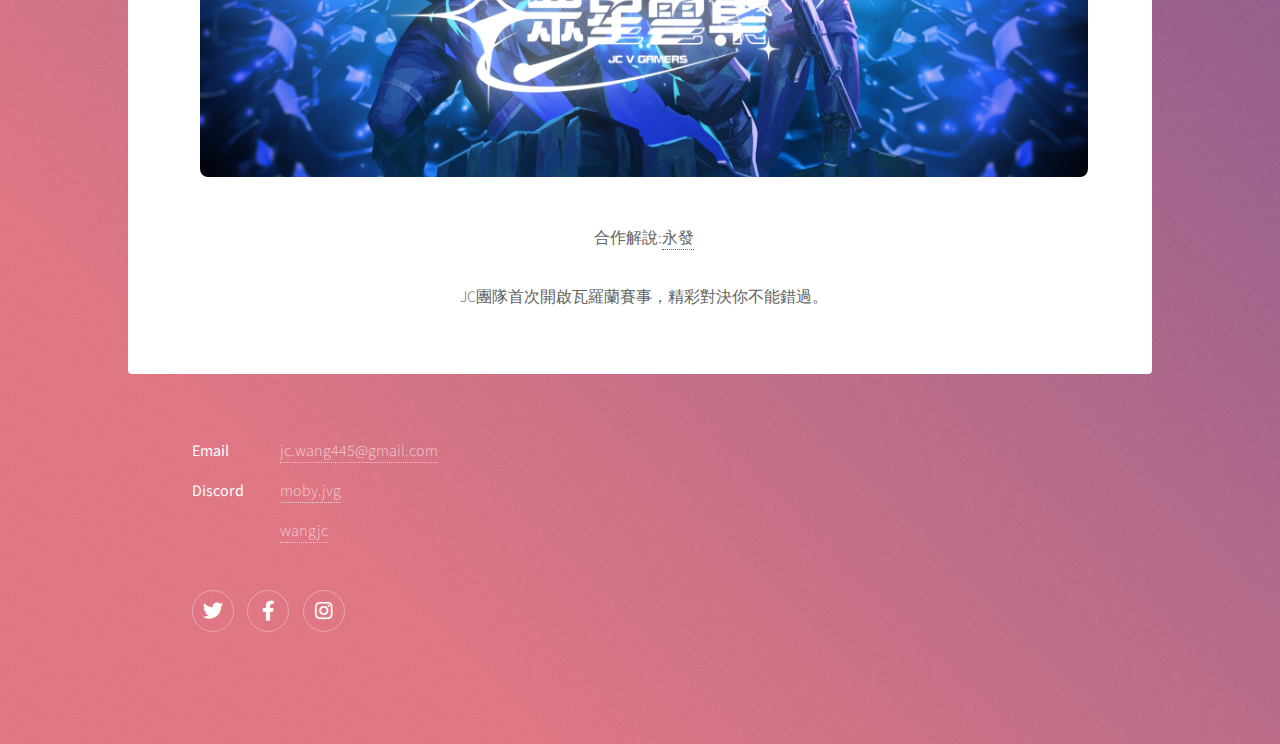
==== commit f29f245b: "修改宣傳圖" ====
--- a/index.html
+++ b/index.html
@@ -48,7 +48,7 @@
 										<header class="major">
 											<h2>眾星雲集邀請賽-瓦羅蘭S1</h2>
 										</header>
-										<span class="image main"><img src="images/賽事/眾星雲集_瓦羅蘭S1/EGS_VALORANT_RiotGames_S1.jpg" alt="" /></span>
+										<span class="image main"><img src="images/賽事/眾星雲集_瓦羅蘭S1/EGS_VALORANT_RiotGames_S1.png" alt="" /></span>
 										<p>合作解說:<a href="https://www.twitch.tv/yongfafa">永發</a></p>
 										<p>JC團隊首次開啟瓦羅蘭賽事，精彩對決你不能錯過。</p>
 									</li>
